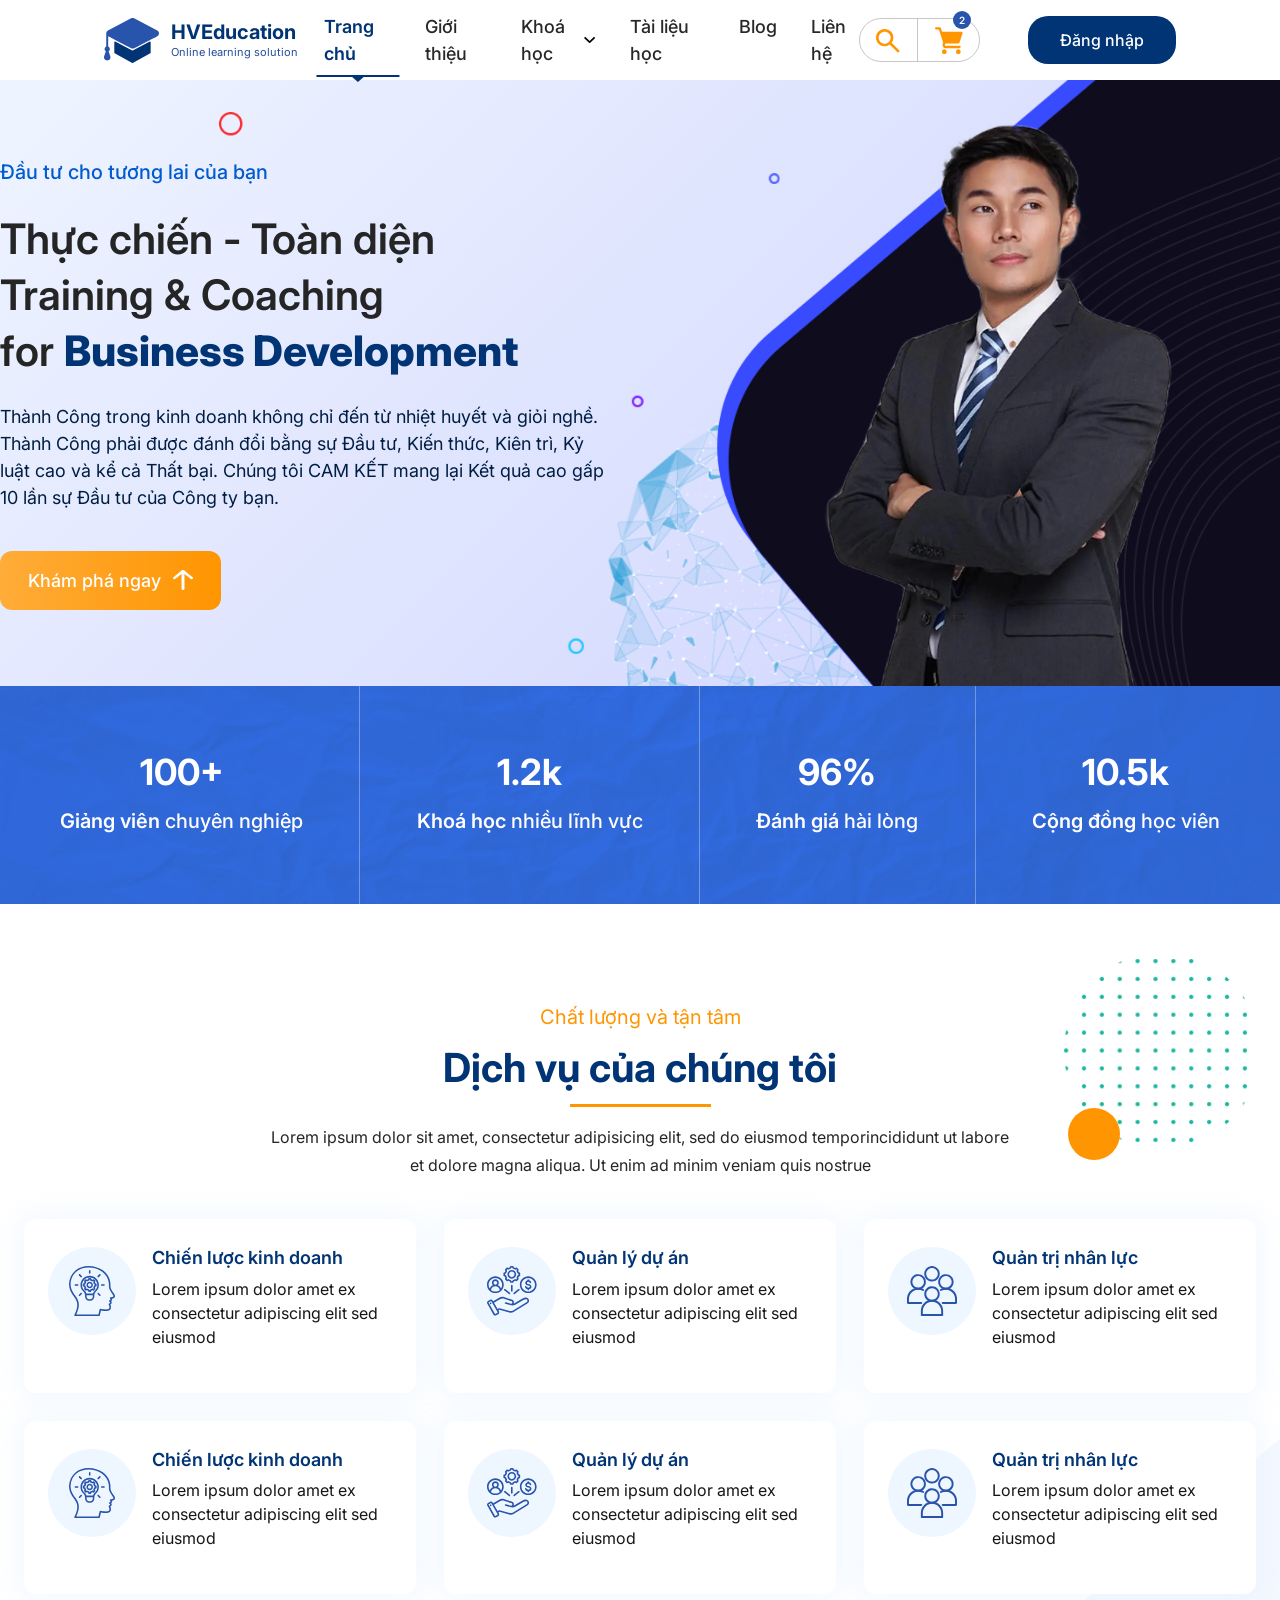
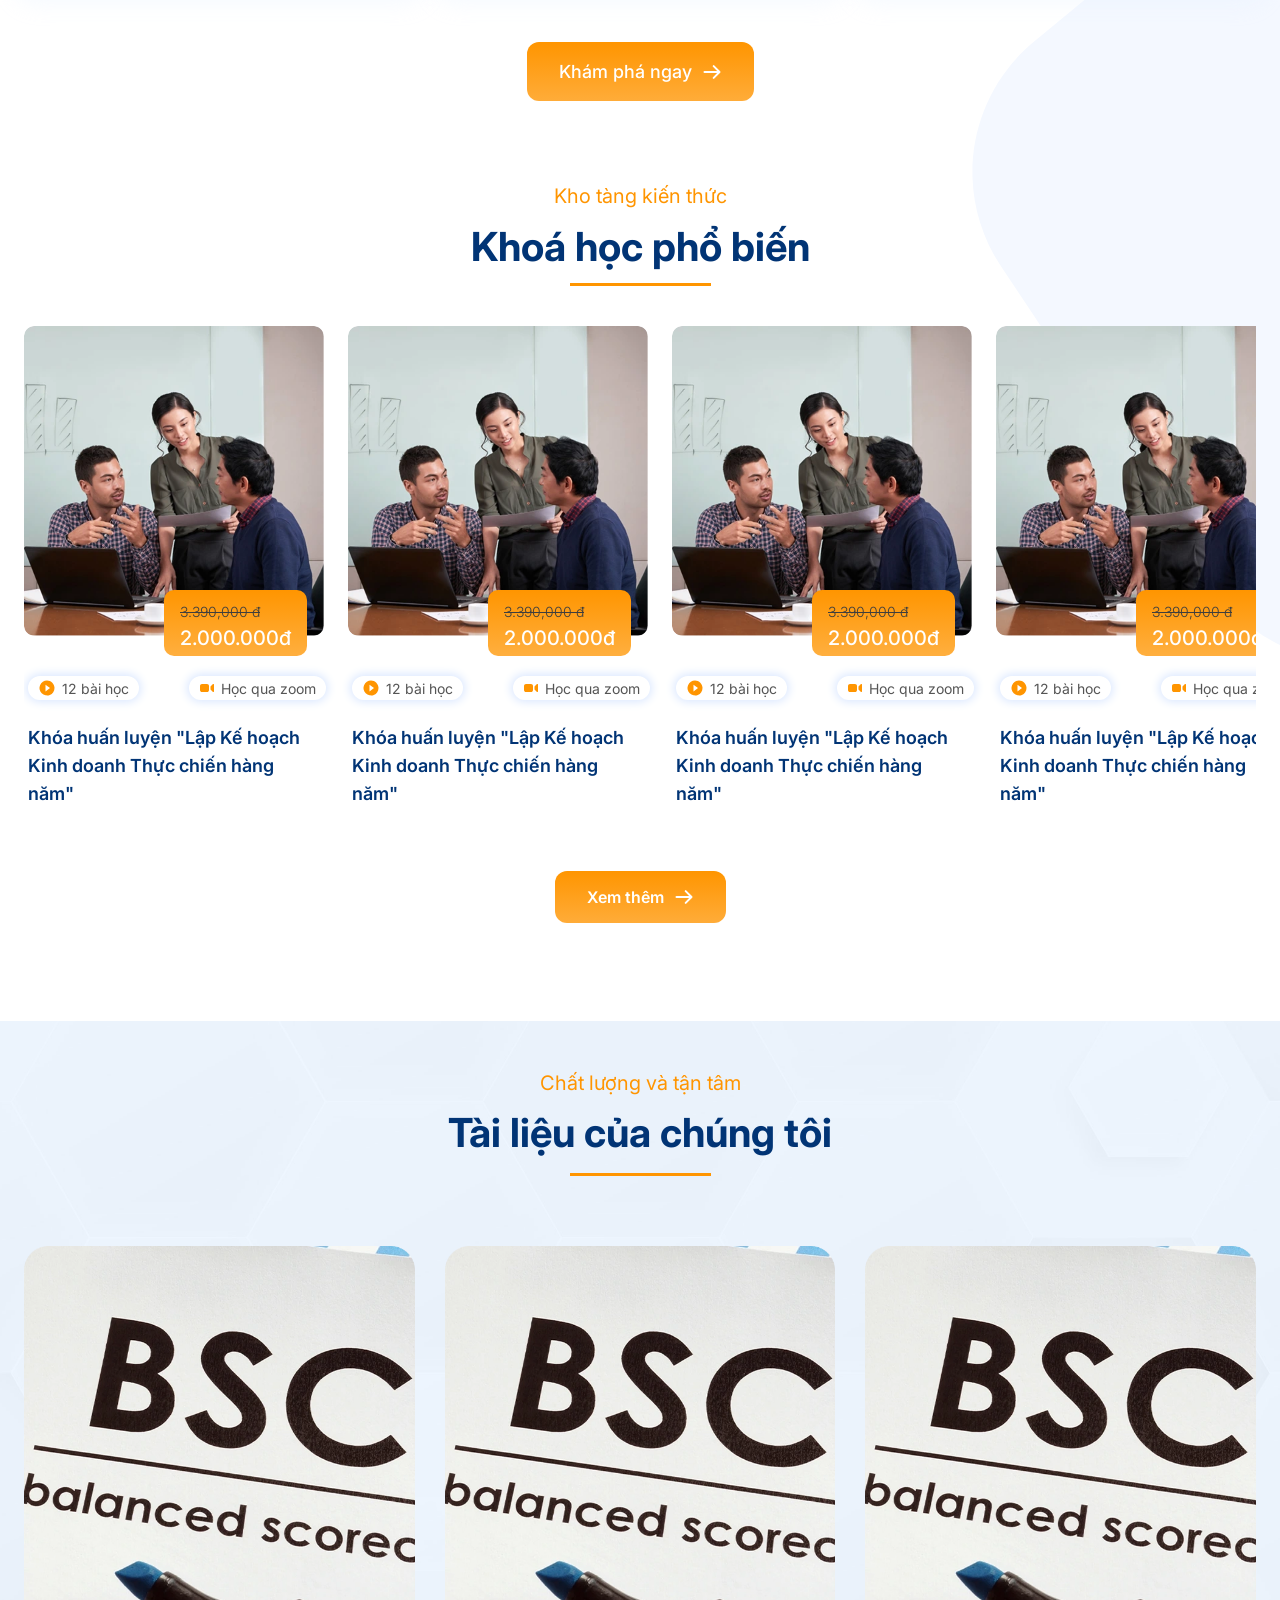
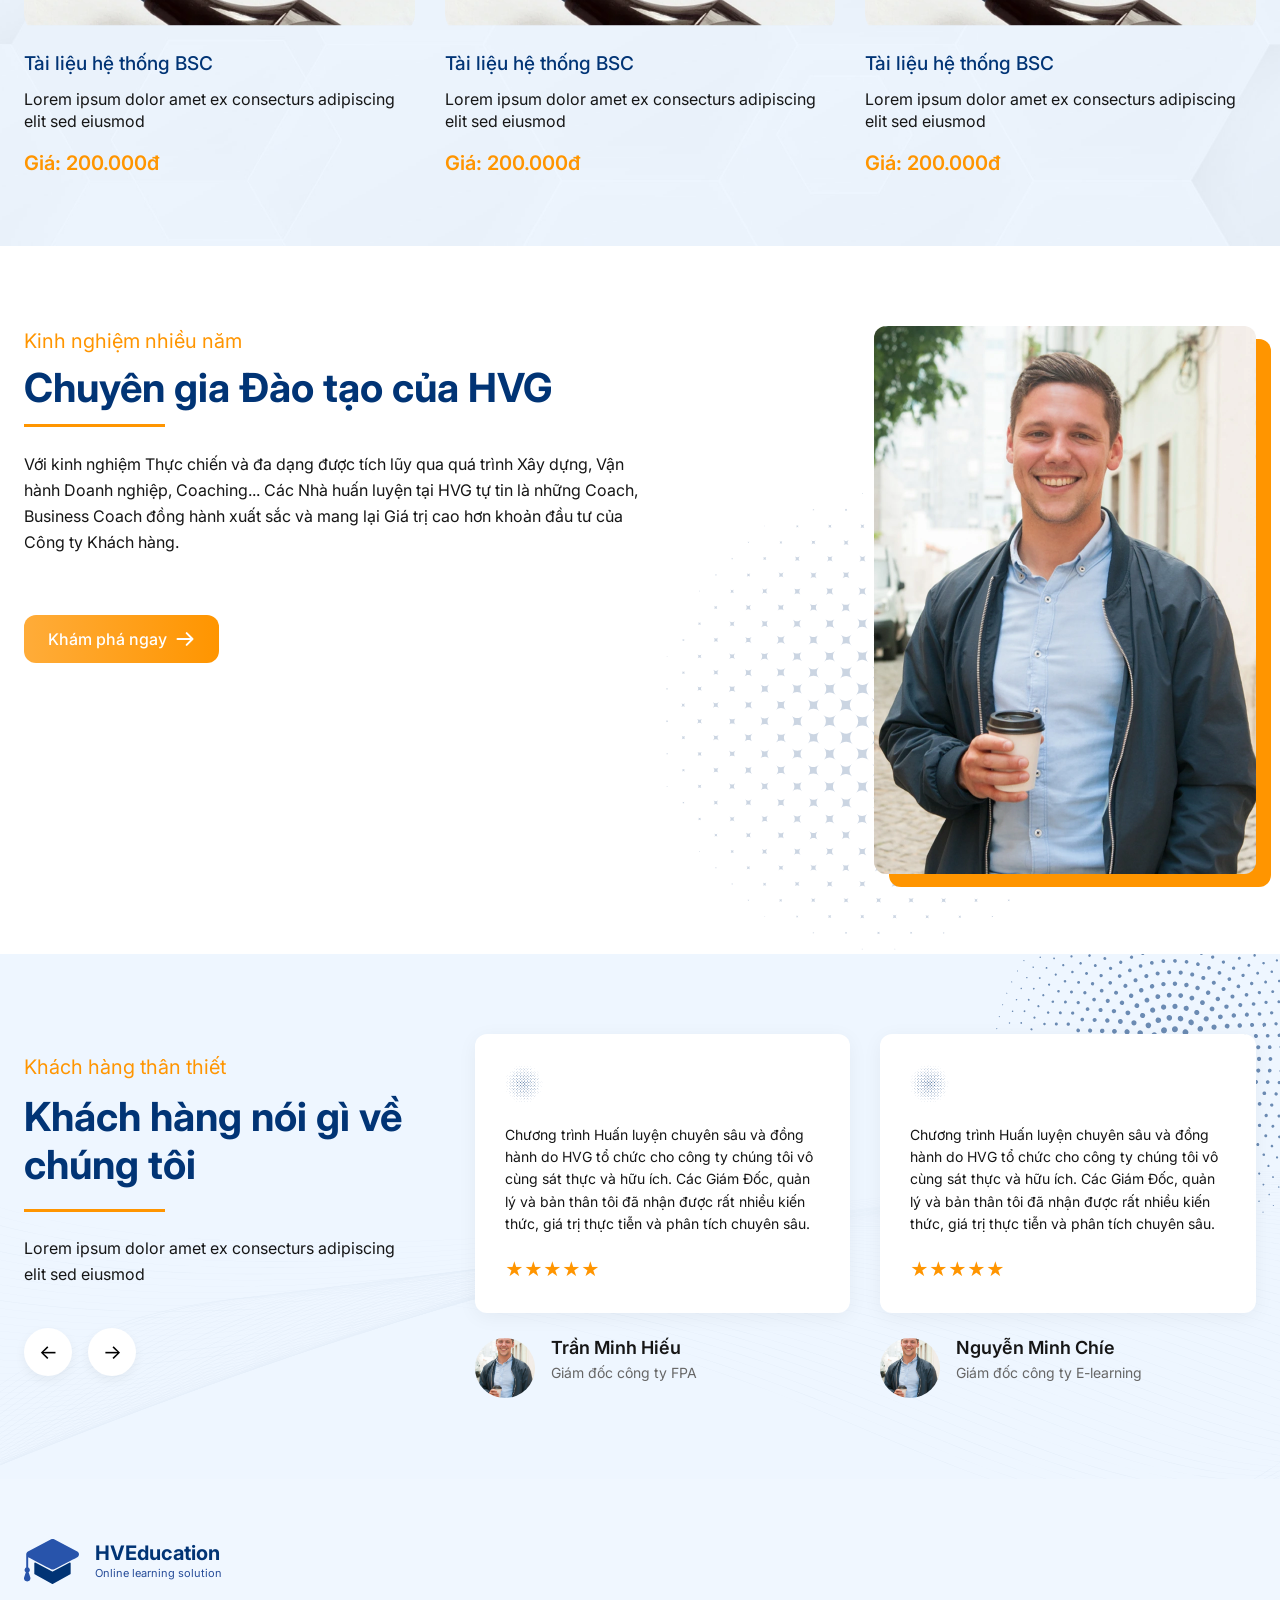
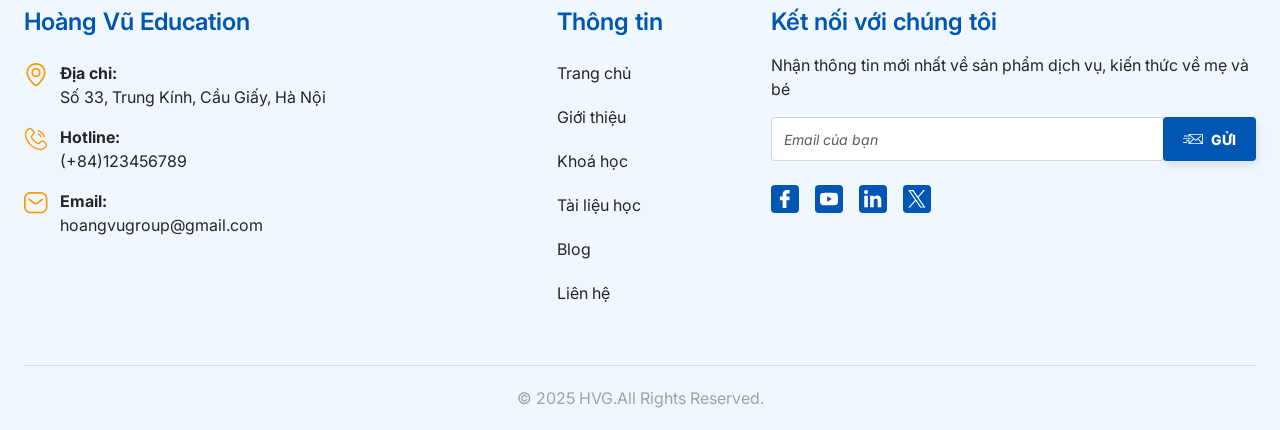
==== index.html @ df292ac7 "update decor for testimonials.css" ====
<!DOCTYPE html>
<html lang="vi">

<head>
    <meta charset="UTF-8">
    <meta name="viewport" content="width=device-width, initial-scale=1.0">
    <title>HVedu - Online learning solution</title>
    <meta name="description" content="HVedu - Nền tảng đào tạo Training & Coaching toàn diện cho doanh nghiệp">

    <!-- Bootstrap 5 CSS -->
    <link rel="stylesheet" href="https://cdn.jsdelivr.net/npm/bootstrap@5.3.3/dist/css/bootstrap.min.css">

    <!-- Custom styles (load sau Bootstrap để override) -->
    <link rel="stylesheet" href="styles/global.css">
    <link rel="stylesheet" href="styles/navbar.css">
    <link rel="stylesheet" href="styles/hero.css">
    <link rel="stylesheet" href="styles/stats.css">
    <link rel="stylesheet" href="styles/services.css">
    <link rel="stylesheet" href="styles/course.css">
    <link rel="stylesheet" href="styles/documents.css">
    <link rel="stylesheet" href="styles/expert.css">
    <link rel="stylesheet" href="styles/testimonials.css">
    <link rel="stylesheet" href="styles/footer.css">

    <!-- jQuery CDN (dùng để load component) -->
    <script src="https://code.jquery.com/jquery-3.7.1.min.js"></script>
</head>

<body>

    <!-- Navbar Placeholder -->
    <div id="navbar-placeholder"></div>

    <main>

        <!-- Hero Section -->
        <section class="hero">
            <img src="assets/mask-shape 1.svg" alt="" class="hero-bg-shape">
            <img src="assets/human.webp" alt="Chuyên gia HVEducation" class="hero-person">
            <img src="assets/dot-shape1.svg" alt="decor" class="hero-dot1">

            <div class="hero-content">
                <p class="hero-tagline">Đầu tư cho tương lai của bạn</p>
                <h1 class="hero-title">
                    Thực chiến - Toàn diện Training &amp; Coaching <br>
                    for <span>Business Development</span>
                </h1>
                <p class="hero-description">
                    Thành Công trong kinh doanh không chỉ đến từ nhiệt huyết và giỏi nghề.
                    Thành Công phải được đánh đổi bằng sự Đầu tư, Kiến thức, Kiên trì,
                    Kỷ luật cao và kể cả Thất bại. Chúng tôi CAM KẾT mang lại Kết quả
                    cao gấp 10 lần sự Đầu tư của Công ty bạn.
                </p>
                <a href="#" class="hero-btn">
                    Khám phá ngay
                    <img src="assets/arrow-right-white.svg" alt="">
                </a>
            </div>
        </section>

        <!-- Stats Section -->
        <section class="stats">
            <div class="stats-bg-overlay"></div>
            <div class="container-xxl px-4 position-relative" style="z-index: 1;">
                <div class="d-flex flex-wrap align-items-center justify-content-around row-gap-4">

                    <div class="stat-item text-center">
                        <p class="stat-number">100+</p>
                        <p class="stat-label"><strong>Giảng viên</strong> chuyên nghiệp</p>
                    </div>

                    <div class="stat-divider d-none d-lg-block"></div>

                    <div class="stat-item text-center">
                        <p class="stat-number">1.2k</p>
                        <p class="stat-label"><strong>Khoá học</strong> nhiều lĩnh vực</p>
                    </div>

                    <div class="stat-divider d-none d-lg-block"></div>

                    <div class="stat-item text-center">
                        <p class="stat-number">96%</p>
                        <p class="stat-label"><strong>Đánh giá</strong> hài lòng</p>
                    </div>

                    <div class="stat-divider d-none d-lg-block"></div>

                    <div class="stat-item text-center">
                        <p class="stat-number">10.5k</p>
                        <p class="stat-label"><strong>Cộng đồng</strong> học viên</p>
                    </div>

                </div>
            </div>
        </section>

        <!-- Service Section -->
        <section class="services_course">
            <div class="container-xxl px-4">

                <!-- Tiêu đề services section -->
                <div class="services-header">
                    <p class="services-tagline">Chất lượng và tận tâm</p>
                    <h2 class="services-title">Dịch vụ của chúng tôi</h2>
                    <p class="services-description">
                        Lorem ipsum dolor sit amet, consectetur adipisicing elit, sed do eiusmod temporincididunt ut
                        labore et dolore magna aliqua. Ut enim ad minim veniam quis nostrue
                    </p>
                </div>

                <img src="assets/checkeredshape.svg" alt="" class="checkeredshape">
                <img src="assets/Ellipse2.svg" alt="" class="ellipse2">
                <div class="ellipse4"></div>
                
                <!-- Lưới 6 dịch vụ -->
                <div class="services-grid">

                    <!-- Dịch vụ 1 -->
                    <div class="service-card">
                        <div class="service-icon-wrapper">
                            <img src="assets/head.svg" class="service-icon" alt="Head">
                        </div>
                        <div class="service-info">
                            <h3 class="service-name">Chiến lược kinh doanh</h3>
                            <p class="service-text">Lorem ipsum dolor amet ex consectetur adipiscing elit sed eiusmod
                            </p>
                        </div>
                    </div>

                    <!-- Dịch vụ 2 -->
                    <div class="service-card">
                        <div class="service-icon-wrapper">
                            <img src="assets/hand.svg" class="service-icon" alt="Hand">
                        </div>
                        <div class="service-info">
                            <h3 class="service-name">Quản lý dự án</h3>
                            <p class="service-text">Lorem ipsum dolor amet ex consectetur adipiscing elit sed eiusmod
                            </p>
                        </div>
                    </div>

                    <!-- Dịch vụ 3 -->
                    <div class="service-card">
                        <div class="service-icon-wrapper">
                            <img src="assets/group.svg" class="service-icon" alt="Group">
                        </div>
                        <div class="service-info">
                            <h3 class="service-name">Quản trị nhân lực</h3>
                            <p class="service-text">Lorem ipsum dolor amet ex consectetur adipiscing elit sed eiusmod
                            </p>
                        </div>
                    </div>

                    <!-- Dịch vụ 4 -->
                    <div class="service-card">
                        <div class="service-icon-wrapper">
                            <img src="assets/head.svg" class="service-icon" alt="Head">
                        </div>
                        <div class="service-info">
                            <h3 class="service-name">Chiến lược kinh doanh</h3>
                            <p class="service-text">Lorem ipsum dolor amet ex consectetur adipiscing elit sed eiusmod
                            </p>
                        </div>
                    </div>

                    <!-- Dịch vụ 5 -->
                    <div class="service-card">
                        <div class="service-icon-wrapper">
                            <img src="assets/hand.svg" class="service-icon" alt="Hand">
                        </div>
                        <div class="service-info">
                            <h3 class="service-name">Quản lý dự án</h3>
                            <p class="service-text">Lorem ipsum dolor amet ex consectetur adipiscing elit sed eiusmod
                            </p>
                        </div>
                    </div>

                    <!-- Dịch vụ 6 -->
                    <div class="service-card">
                        <div class="service-icon-wrapper">
                            <img src="assets/group.svg" class="service-icon" alt="Group">
                        </div>
                        <div class="service-info">
                            <h3 class="service-name">Quản trị nhân lực</h3>
                            <p class="service-text">Lorem ipsum dolor amet ex consectetur adipiscing elit sed eiusmod
                            </p>
                        </div>
                    </div>

                </div>

                <img src="assets/Rectangle3.svg" alt="" class="rectangle3">

                <!-- Nút CTA -->
                <div class="services-cta">
                    <a href="#" class="services-btn">
                        Khám phá ngay
                        <img src="assets/arrow-right.svg" alt="">
                    </a>
                </div>

                <!-- Tiêu đề course section -->
                <div class="course-header">
                    <p class="services-tagline">Kho tàng kiến thức</p>
                    <h2 class="services-title">Khoá học phổ biến</h2>
                </div>

                <!-- Slider khoá học -->
                <div class="course-slider">
                    <div class="course-list">

                    <!-- Khoá học 1 -->
                    <div class="course-card">
                        <div class="course-thumb">
                            <div class="course-thumb-img">
                                <img src="assets/19151.webp" alt="Khoá học 1">
                            </div>
                            <div class="course-price-badge">
                                <span class="course-price-old">3.390,000 đ</span>
                                <span class="course-price-new">2.000.000đ</span>
                            </div>
                        </div>
                        <div class="course-body">
                            <div class="course-meta">
                                <span class="course-meta-item">
                                    <img src="assets/play.svg" alt="play">
                                    12 bài học
                                </span>
                                <span class="course-meta-item">
                                    <img src="assets/camera.svg" alt="camera">
                                    Học qua zoom
                                </span>
                            </div>
                            <h3 class="course-name">Khóa huấn luyện "Lập Kế hoạch Kinh doanh Thực chiến hàng năm"</h3>
                        </div>
                    </div>

                    <!-- Khoá học 2 -->
                    <div class="course-card">
                        <div class="course-thumb">
                            <div class="course-thumb-img">
                                <img src="assets/19151.webp" alt="Khoá học 2">
                            </div>
                            <div class="course-price-badge">
                                <span class="course-price-old">3.390,000 đ</span>
                                <span class="course-price-new">2.000.000đ</span>
                            </div>
                        </div>
                        <div class="course-body">
                            <div class="course-meta">
                                <span class="course-meta-item">
                                    <img src="assets/play.svg" alt="play">
                                    12 bài học
                                </span>
                                <span class="course-meta-item">
                                    <img src="assets/camera.svg" alt="camera">
                                    Học qua zoom
                                </span>
                            </div>
                            <h3 class="course-name">Khóa huấn luyện "Lập Kế hoạch Kinh doanh Thực chiến hàng năm"</h3>
                        </div>
                    </div>

                    <!-- Khoá học 3 -->
                    <div class="course-card">
                        <div class="course-thumb">
                            <div class="course-thumb-img">
                                <img src="assets/19151.webp" alt="Khoá học 3">
                            </div>
                            <div class="course-price-badge">
                                <span class="course-price-old">3.390,000 đ</span>
                                <span class="course-price-new">2.000.000đ</span>
                            </div>
                        </div>
                        <div class="course-body">
                            <div class="course-meta">
                                <span class="course-meta-item">
                                    <img src="assets/play.svg" alt="play">
                                    12 bài học
                                </span>
                                <span class="course-meta-item">
                                    <img src="assets/camera.svg" alt="camera">
                                    Học qua zoom
                                </span>
                            </div>
                            <h3 class="course-name">Khóa huấn luyện "Lập Kế hoạch Kinh doanh Thực chiến hàng năm"</h3>
                        </div>
                    </div>

                    <!-- Khoá học 4 -->
                    <div class="course-card">
                        <div class="course-thumb">
                            <div class="course-thumb-img">
                                <img src="assets/19151.webp" alt="Khoá học 4">
                            </div>
                            <div class="course-price-badge">
                                <span class="course-price-old">3.390,000 đ</span>
                                <span class="course-price-new">2.000.000đ</span>
                            </div>
                        </div>
                        <div class="course-body">
                            <div class="course-meta">
                                <span class="course-meta-item">
                                    <img src="assets/play.svg" alt="play">
                                    12 bài học
                                </span>
                                <span class="course-meta-item">
                                    <img src="assets/camera.svg" alt="camera">
                                    Học qua zoom
                                </span>
                            </div>
                            <h3 class="course-name">Khóa huấn luyện "Lập Kế hoạch Kinh doanh Thực chiến hàng năm"</h3>
                        </div>
                    </div>

                    <!-- Khoá học 4 -->
                    <div class="course-card">
                        <div class="course-thumb">
                            <div class="course-thumb-img">
                                <img src="assets/19151.webp" alt="Khoá học 4">
                            </div>
                            <div class="course-price-badge">
                                <span class="course-price-old">3.390,000 đ</span>
                                <span class="course-price-new">2.000.000đ</span>
                            </div>
                        </div>
                        <div class="course-body">
                            <div class="course-meta">
                                <span class="course-meta-item">
                                    <img src="assets/play.svg" alt="play">
                                    12 bài học
                                </span>
                                <span class="course-meta-item">
                                    <img src="assets/camera.svg" alt="camera">
                                    Học qua zoom
                                </span>
                            </div>
                            <h3 class="course-name">Khóa huấn luyện "Lập Kế hoạch Kinh doanh Thực chiến hàng năm"</h3>
                        </div>
                    </div>

                    <!-- Khoá học 4 -->
                    <div class="course-card">
                        <div class="course-thumb">
                            <div class="course-thumb-img">
                                <img src="assets/19151.webp" alt="Khoá học 4">
                            </div>
                            <div class="course-price-badge">
                                <span class="course-price-old">3.390,000 đ</span>
                                <span class="course-price-new">2.000.000đ</span>
                            </div>
                        </div>
                        <div class="course-body">
                            <div class="course-meta">
                                <span class="course-meta-item">
                                    <img src="assets/play.svg" alt="play">
                                    12 bài học
                                </span>
                                <span class="course-meta-item">
                                    <img src="assets/camera.svg" alt="camera">
                                    Học qua zoom
                                </span>
                            </div>
                            <h3 class="course-name">Khóa huấn luyện "Lập Kế hoạch Kinh doanh Thực chiến hàng năm"</h3>
                        </div>
                    </div>

                    </div>
                </div>

                <!-- Nút CTA khoá học -->
                <div class="course-cta">
                    <a href="#" class="course-btn">
                        Xem thêm
                        <img src="assets/arrow-right.svg" alt="">
                    </a>
                </div>

            </div>
        </section>

        <!-- Documents Section -->
        <section class="documents">
            <img src="assets/document-bg.png" alt="" class="documents-bg-shape">
            <div class="container-xxl px-4">
                
                <div class="documents-header">
                    <p class="documents-tagline">Chất lượng và tận tâm</p>
                    <h2 class="documents-title">Tài liệu của chúng tôi</h2>
                </div>

                <div class="documents-grid">
                    <!-- Document 1 -->
                    <div class="document-card">
                        <div class="document-thumb">
                            <img src="assets/document-thumb.webp" alt="Tài liệu hệ thống BSC">
                        </div>
                        <h3 class="document-name">Tài liệu hệ thống BSC</h3>
                        <p class="document-text">Lorem ipsum dolor amet ex consecturs adipiscing elit sed eiusmod</p>
                        <p class="document-price">Giá: 200.000đ</p>
                    </div>

                    <!-- Document 2 -->
                    <div class="document-card">
                        <div class="document-thumb">
                            <img src="assets/document-thumb.webp" alt="Tài liệu hệ thống BSC">
                        </div>
                        <h3 class="document-name">Tài liệu hệ thống BSC</h3>
                        <p class="document-text">Lorem ipsum dolor amet ex consecturs adipiscing elit sed eiusmod</p>
                        <p class="document-price">Giá: 200.000đ</p>
                    </div>

                    <!-- Document 3 -->
                    <div class="document-card">
                        <div class="document-thumb">
                            <img src="assets/document-thumb.webp" alt="Tài liệu hệ thống BSC">
                        </div>
                        <h3 class="document-name">Tài liệu hệ thống BSC</h3>
                        <p class="document-text">Lorem ipsum dolor amet ex consecturs adipiscing elit sed eiusmod</p>
                        <p class="document-price">Giá: 200.000đ</p>
                    </div>
                </div>

            </div>
        </section>

        <!-- Expert Section -->
        <section class="expert">
            <!-- Phần trang trí background pattern -->
            <img src="assets/decor.svg" alt="" class="expert-decor">

            <div class="container-xxl px-4">
                <div class="expert-container">
                    <!-- Text Content -->
                    <div class="expert-content">
                        <p class="expert-tagline">Kinh nghiệm nhiều năm</p>
                        <h2 class="expert-title">Chuyên gia Đào tạo của HVG</h2>
                        <p class="expert-desc">
                            Với kinh nghiệm Thực chiến và đa dạng được tích lũy qua quá trình Xây dựng,
                            Vận hành Doanh nghiệp, Coaching... Các Nhà huấn luyện tại HVG tự tin là 
                            những Coach, Business Coach đồng hành xuất sắc và mang lại Giá trị cao hơn
                            khoản đầu tư của Công ty Khách hàng.
                        </p>
                        <a href="#" class="expert-btn">
                            Khám phá ngay
                            <img src="assets/arrow-right.svg" alt="arrow">
                        </a>
                    </div>
                    
                    <!-- Image Content -->
                    <div class="expert-image-section">
                        <div class="expert-image-wrapper">
                            <img src="assets/person2.webp" alt="Chuyên gia HVG" class="expert-image">
                        </div>
                    </div>
                </div>
            </div>
        </section>

        <!-- Testimonials Section -->
        <section class="testimonials">
            <!-- Decoration -->
            <img src="assets/Groupline.svg" alt="" class="testimonials-decor">
            <img src="assets/Groupdot.svg" alt="" class="testimonials-decor2">

            <div class="container-xxl px-4">
                <div class="testimonials-container">
                    
                    <!-- Left Content -->
                    <div class="testimonials-content">
                        <p class="testimonials-tagline">Khách hàng thân thiết</p>
                        <h2 class="testimonials-title">Khách hàng nói gì về chúng tôi</h2>
                        <p class="testimonials-desc">
                            Lorem ipsum dolor amet ex consecturs adipiscing elit sed eiusmod
                        </p>
                        
                        <!-- Navigation Arrows -->
                        <div class="testimonials-nav">
                            <button class="testimonials-nav-btn" aria-label="Previous">
                                <!-- Dùng text tạm thời nếu chưa có icon mũi tên svg -->
                                <span style="font-size: 20px;">&larr;</span>
                            </button>
                            <button class="testimonials-nav-btn" aria-label="Next">
                                <span style="font-size: 20px;">&rarr;</span>
                            </button>
                        </div>
                    </div>

                    <!-- Right Cards -->
                    <div class="testimonials-cards">
                        
                        <!-- Testimonial Item 1 -->
                        <div class="testimonial-item">
                            <div class="testimonial-card">
                                <img src="assets/decor.svg" alt="Logo Book Education" class="testimonial-logo">
                                <p class="testimonial-text">
                                    Chương trình Huấn luyện chuyên sâu và đồng hành do HVG tổ chức cho công ty chúng tôi vô cùng sát thực và hữu ích. Các Giám Đốc, quản lý và bản thân tôi đã nhận được rất nhiều kiến thức, giá trị thực tiễn và phân tích chuyên sâu.
                                </p>
                                <div class="testimonial-stars">
                                    <!-- Fallback text stars -->
                                    ★★★★★
                                </div>
                            </div>
                            <div class="testimonial-user">
                                <img src="assets/person2.webp" alt="Avatar" class="testimonial-avatar">
                                <div class="testimonial-user-info">
                                    <h4 class="testimonial-name">Trần Minh Hiếu</h4>
                                    <p class="testimonial-role">Giám đốc công ty FPA</p>
                                </div>
                            </div>
                        </div>

                        <!-- Testimonial Item 2 -->
                        <div class="testimonial-item">
                            <div class="testimonial-card">
                                <img src="assets/decor.svg" alt="Logo E-Learning" class="testimonial-logo">
                                <p class="testimonial-text">
                                    Chương trình Huấn luyện chuyên sâu và đồng hành do HVG tổ chức cho công ty chúng tôi vô cùng sát thực và hữu ích. Các Giám Đốc, quản lý và bản thân tôi đã nhận được rất nhiều kiến thức, giá trị thực tiễn và phân tích chuyên sâu.
                                </p>
                                <div class="testimonial-stars">
                                    <!-- Fallback text stars -->
                                    ★★★★★
                                </div>
                            </div>
                            <div class="testimonial-user">
                                <img src="assets/person2.webp" alt="Avatar" class="testimonial-avatar">
                                <div class="testimonial-user-info">
                                    <h4 class="testimonial-name">Nguyễn Minh Chíe</h4>
                                    <p class="testimonial-role">Giám đốc công ty E-learning</p>
                                </div>
                            </div>
                        </div>

                    </div>

                </div>
            </div>
        </section>

    </main>

    <!-- Footer Placeholder -->
    <div id="footer-placeholder"></div>

    <!-- Bootstrap 5 JS Bundle (bao gồm Popper — cần cho navbar toggler) -->
    <script src="https://cdn.jsdelivr.net/npm/bootstrap@5.3.3/dist/js/bootstrap.bundle.min.js"></script>

    <!-- Navbar active state & animation script -->
    <script src="scripts/navbar.js"></script>

    <!-- Course slider — cuộn ngang + kéo chuột -->
    <script src="scripts/course-slider.js"></script>

    <!-- jQuery load components -->
    <script>
        $(function () {
            // Sau khi navbar load xong, gọi initNavbar() để set active state
            $("#navbar-placeholder").load("compoments/navbar.html nav", function () {
                initNavbar();
            });
            $("#footer-placeholder").load("compoments/footer.html");
        });
    </script>

</body>

</html>
---- styles/global.css ----
@import url('https://fonts.googleapis.com/css2?family=Inter:wght@400;500;600;700;800&display=swap');

:root {
    /* Colors */
    --primary-color: #013475;
    --secondary-color: #264c99;
    --text-color: #282828;
    --white: #ffffff;
    --bg-color: #ffffff;
    --badge-bg: #2854AB;

    /* Spacing */
    --container-max-width: 1440px;
    --nav-height: 80px;

    /* Typography */
    --font-family: 'Inter', sans-serif;
}

/* Override Bootstrap body defaults */
body {
    font-family: var(--font-family);
    color: var(--text-color);
    background-color: var(--bg-color);
}
---- styles/navbar.css ----
/* =============================================
   Navbar — Override Bootstrap, giữ brand styles
   ============================================= */

.navbar {
    padding: 0 80px;
    height: var(--nav-height);
    background-color: var(--white) !important;
    box-shadow: 0 2px 4px rgba(0, 0, 0, 0.05);
}

.nav-item {
    padding-left: 10px;
}

/* Logo */
.navbar-brand.nav-logo {
    display: flex;
    align-items: center;
    gap: 12px;
    text-decoration: none;
}

.logo-icon {
    width: 55px;
    height: 45px;
}

.logo-text {
    display: flex;
    flex-direction: column;
}

.logo-title {
    color: var(--primary-color);
    font-size: 20px;
    font-weight: 700;
    line-height: 1.2;
}

.logo-subtitle {
    color: var(--secondary-color);
    font-size: 11px;
    font-weight: 400;
}

/* Nav links */
.navbar-nav .nav-link {
    font-size: 18px;
    font-weight: 500;
    color: var(--text-color) !important;
    padding: 0 !important;
    transition: color 0.3s ease;
    position: relative;
}

.navbar-nav .nav-link:hover,
.navbar-nav .nav-link:focus {
    color: var(--primary-color) !important;
}

.navbar-nav .nav-link.active {
    color: var(--primary-color) !important;
    font-weight: 600;
}

/* Active underline indicator — chỉ hiện trên desktop */
.navbar-nav .nav-link.active::after {
    content: '';
    position: absolute;
    bottom: -10px;
    left: 50%;
    transform: translateX(-50%);

    width: 100%;
    min-width: 80px;
    height: 2px;

    background-color: var(--primary-color);

    /* Animation slide-in khi xuất hiện */
    animation: nav-indicator-in 0.35s cubic-bezier(0.34, 1.56, 0.64, 1) forwards;
}

/* Polygon1.svg — tam giác trỏ xuống, đặt giữa phía trên đường line */
.navbar-nav .nav-link.active::before {
    content: '';
    position: absolute;
    /* Đáy tam giác chạm vào top của line.
       Line bottom: -10px, line height: 2px → line top: -8px từ nav-link bottom.
       Polygon cao 6px → bottom của polygon đặt tại -4px để căn trực quan */
    bottom: -15px;
    left: 50%;
    transform: translateX(-50%);

    width: 14px;  /* Khớp viewBox của Polygon1.svg */
    height: 6px;

    background-image: url('../assets/Polygon1.svg');
    background-repeat: no-repeat;
    background-size: contain;
    background-position: center;

    /* Drop-in nhẹ, delay 0.1s để xuất hiện sau đường line */
    animation: nav-polygon-in 0.2s cubic-bezier(0.34, 1.56, 0.64, 1) 0.1s both;
    z-index: 1;
}

@keyframes nav-indicator-in {
    from {
        width: 0;
        opacity: 0;
    }
    to {
        width: calc(100% + 16px);
        opacity: 1;
    }
}

@keyframes nav-polygon-in {
    from {
        opacity: 0;
        transform: translateX(-50%) translateY(-4px);
    }
    to {
        opacity: 1;
        transform: translateX(-50%) translateY(0);
    }
}

.arrow-icon {
    width: 12px;
    height: 12px;
}

/* Right side actions */
.nav-actions {
    flex-shrink: 0;
}

.icons-group {
    display: inline-flex;
    align-items: center;
    gap: 17px;
    border: 1px solid #C7C7C7;
    border-radius: 30px;
    padding: 8px 16px;
    height: 44px;
}

.divider {
    width: 1px;
    height: 42px;
    background-color: #C7C7C7;
}

.icon-wrapper {
    position: relative;
    cursor: pointer;
}

.cart-badge {
    position: absolute;
    top: -15px;
    right: -8px;
    background-color: var(--badge-bg);
    color: white;
    font-size: 10px;
    font-weight: 600;
    width: 18px;
    height: 18px;
    display: flex;
    align-items: center;
    justify-content: center;
    border-radius: 50%;
}

.btn-login {
    background-color: var(--primary-color);
    color: white;
    padding: 12px 32px;
    border-radius: 20px;
    font-size: 16px;
    font-weight: 500;
    border: none;
    cursor: pointer;
    transition: background-color 0.3s ease;
    white-space: nowrap;
}

.btn-login:hover {
    background-color: #012a5e;
}

/* Responsive — mobile/tablet */
@media (max-width: 991.98px) {
    .navbar {
        padding: 0 24px;
        height: auto;
        min-height: 64px;
    }

    /* Ẩn active indicator khi menu đang dạng collapse */
    .navbar-nav .nav-link.active::after,
    .navbar-nav .nav-link.active::before {
        display: none;
    }

    /* Thêm padding cho nav links trong menu collapse */
    .navbar-nav .nav-link {
        padding: 10px 0 !important;
        border-bottom: 1px solid rgba(0, 0, 0, 0.05);
    }

    .nav-actions {
        padding: 12px 0;
    }
}
---- styles/hero.css ----
.hero {
    position: relative;
    width: 100%;
    height: 606px;
    background: linear-gradient(135deg, #eef4ff 0%, #ced2fe 100%);
    overflow: hidden;
    display: flex;
    align-items: center;
}

.hero-bg-shape {
    position: absolute;
    right: 0px;
    top: 0;
    height: 100%;
    width: auto;
    z-index: 1;
    pointer-events: none;
}

.hero-person {
    position: absolute;
    right: 50px;
    bottom: 0;
    height: 100%; /* Scale up slightly as in Figma */
    z-index: 2;
    pointer-events: none;
}

.hero-dot1 {
    position: absolute;
    z-index: 2;
    right: 500px;
}

.hero-content {
    max-width: 1280px;
    margin: 0 auto;
    width: 100%;
    position: relative;
    z-index: 3;
}

.hero-tagline {
    font-size: 20px;
    font-weight: 500;
    color: #005bd0;
    margin-bottom: 24px;
}

.hero-title {
    font-size: 42px;
    font-weight: 600;
    line-height: 56px;
    color: #252525;
    width: 562px;
    margin-bottom: 24px;
}

.hero-title span {
    font-weight: 800;
    color: #013475;
}

.hero-description {
    font-size: 18px;
    line-height: 27px;
    color: #001e44;
    width: 616px;
    margin-bottom: 40px;
}

.hero-btn {
    display: inline-flex;
    align-items: center;
    gap: 12px;
    padding: 16px 28px;
    background: linear-gradient(-90deg, #ff9500 0%, #ffac39 100%);
    color: white;
    text-decoration: none;
    font-size: 18px;
    font-weight: 500;
    border-radius: 12px;
    transition: transform 0.3s ease, box-shadow 0.3s ease;
}

.hero-btn:hover {
    transform: translateY(-2px);
    box-shadow: 0 4px 12px rgba(255, 149, 0, 0.3);
}

.hero-btn img {
    width: 20px;
    height: 20px;
}

/* Responsive adjustments */
@media (max-width: 1200px) {
    .hero-person {
        right: 0;
        height: 100%;
    }
}

@media (max-width: 991px) {
    .hero {
        height: auto;
        padding: 80px 0;
    }
    .hero-content {
        text-align: center;
        display: flex;
        flex-direction: column;
        align-items: center;
    }
    .hero-title, .hero-description {
        width: 100%;
    }
    .hero-person, .hero-bg-shape {
        display: none;
    }
}
---- styles/stats.css ----
/* =============================================
   Stats Section — Brand styles, Bootstrap lo layout
   ============================================= */

.stats {
    position: relative;
    background-color: #316ce2;
    overflow: hidden;
}

/* Overlay hình ảnh nền với hiệu ứng blend */
.stats-bg-overlay {
    position: absolute;
    inset: 0;
    background-image: url('../assets/stats-bg.png');
    background-size: cover;
    background-position: center;
    mix-blend-mode: multiply;
    opacity: 0.4;
    pointer-events: none;
    z-index: 0;
}

/* Mỗi cột số liệu thống kê */
.stat-item {
    color: white;
    padding: 33px 16px;
}

.stat-number {
    font-size: 36px;
    font-weight: 700;
    line-height: 1;
    color: white;
    /* margin-bottom: 16px; */
}

.stat-label {
    font-size: 20px;
    font-weight: 500;
    color: white;
    margin: 0;
    white-space: nowrap;
}

.stat-label strong {
    font-weight: 600;
}

/* Đường kẻ dọc ngăn cách — gradient mờ dần ở hai đầu */
.stat-divider {
    width: 1px;
    height: 218px;
    background: #F4F4F459;
}

/* Responsive */
@media (max-width: 575.98px) {
    .stat-number {
        font-size: 28px;
    }

    .stat-label {
        font-size: 16px;
    }
}
---- styles/services.css ----
/* =============================================
   Services Section — Dịch vụ của chúng tôi
   ============================================= */

.services_course {
    position: relative;
    padding: 98px 0;
    background-color: var(--white);
    overflow: hidden;
}

/* --- Header khu vực tiêu đề --- */
.services-header {
    text-align: center;
    margin-bottom: 40px;
}

.services-tagline {
    font-size: 20px;
    font-weight: 400;
    font-family: 'Inter';
    color: #ff9500;
    margin-bottom: 16px;
}

.services-title {
    font-size: 40px;
    font-weight: 700;
    color: #013475;
    margin-bottom: 16px;
    font-family: 'Inter';
    line-height: 40px;
}

/* Gạch ngang trang trí dưới tiêu đề */
.services-title::after {
    content: '';
    display: block;
    width: 141px;
    height: 3px;
    background-color: #FF9500;
    margin: 16px auto 0;
}

.services-description {
    font-size: 16px;
    line-height: 28px;
    color: #262626;
    max-width: 750px;
    margin: 0 auto;
}

/* --- Lưới các thẻ dịch vụ --- */
.services-grid {
    position: relative;
    display: grid;
    grid-template-columns: repeat(3, 1fr);
    gap: 28px;
    z-index: 2;
}

/* Mỗi thẻ dịch vụ */
.service-card {
    position: relative;
    display: flex;
    align-items: flex-start;
    gap: 16px;
    padding: 28px 24px;
    border-radius: 12px;
    background-color: var(--white);
    box-shadow: 0 0 24px 8px rgba(229, 241, 255, 0.42);
    transition: box-shadow 0.3s ease, transform 0.3s ease;
    z-index: 1;
}

.service-card:hover {
    box-shadow: 0 8px 24px rgba(0, 0, 0, 0.08);
    transform: translateY(-2px);
}

/* Placeholder cho icon — người dùng sẽ tự thêm icon sau */
.service-icon-wrapper {
    width: 88px;
    height: 88px;
    display: flex;
    align-items: center;
    justify-content: center;
    background-color: #EEF6FF;
    border-radius: 50%;
}

.service-icon {
    width: 50px;
    height: 50px;
    object-fit: contain;
}

/* Nội dung text trong thẻ */
.service-info {
    flex: 1;
}

.service-name {
    font-size: 18px;
    font-weight: 600;
    color: #013475;
    margin-bottom: 8px;
    font-family: 'Inter';
}

.service-text {
    font-size: 16px;
    line-height: 24px;
    color: #161616;
    font-family: 'Inter';
}

/* --- Nút CTA --- */
.services-cta {
    text-align: center;
    margin-top: 48px;
}

.services-btn {
    display: inline-flex;
    align-items: center;
    gap: 10px;
    padding: 16px 32px;
    background: linear-gradient(#FF9500, #FFAC39);
    color: white;
    text-decoration: none;
    font-size: 18px;
    font-weight: 500;
    border-radius: 12px;
    border: none;
    cursor: pointer;
    transition: transform 0.3s ease, box-shadow 0.3s ease;
}

.services-btn:hover {
    transform: translateY(-2px);
    box-shadow: 0 4px 12px rgba(255, 149, 0, 0.3);
    color: white;
}

.services-btn img {
    width: 20px;
    height: 20px;
}

.course-header{
    text-align: center;
    margin-top: 80px;
    margin-bottom: 40px;
}

.rectangle3 {
    position: absolute;
    top: 500px;
    left: 850px;
    width: 50%;
    height: 50%;
    z-index: 0;
}

.checkeredshape {
    position: absolute;
    top: 55px;
    right: 33px;
    width: 183px;
    height: 183px;
    z-index: 0;
}

.ellipse2 {
    position: absolute;
    top: 204px;
    right: 160px;
    width: 52px;
    height: 52px;
    z-index: 1;
}

.ellipse4 {
    border-radius: 50%;
    border: 1px solid #DBDBDB;
    position: absolute;
    top: 0px;
    left: 1420px;
    width: 348px;
    height: 348px;
    z-index: 2;
}
/* === Responsive === */

/* Tablet — 2 cột */
@media (max-width: 991px) {
    .services {
        padding: 60px 0;
    }

    .services-title {
        font-size: 34px;
    }

    .services-grid {
        grid-template-columns: repeat(2, 1fr);
    }
}

/* Mobile — 1 cột */
@media (max-width: 575.98px) {
    .services {
        padding: 40px 0;
    }

    .services-title {
        font-size: 28px;
    }

    .services-tagline {
        font-size: 16px;
    }

    .services-grid {
        grid-template-columns: 1fr;
    }

    .service-card {
        padding: 20px 16px;
    }
}
---- styles/course.css ----
/* =============================================
   Course Section — Khoá học phổ biến
   ============================================= */

/* --- Container cuộn ngang cho danh sách thẻ khoá học --- */
.course-list {
    display: flex;
    gap: 24px;
    overflow-x: auto;
    scroll-snap-type: x mandatory;
    padding-bottom: 8px;

    /* Ẩn scrollbar nhưng vẫn cho cuộn */
    scrollbar-width: none;            /* Firefox */
    -ms-overflow-style: none;         /* IE / Edge */
}

.course-list::-webkit-scrollbar {
    display: none;                    /* Chrome / Safari */
}

/* --- Thẻ khoá học --- */
.course-card {
    flex: 0 0 calc(25% - 18px);     
    min-width: 300px;
    height: 489px;
    scroll-snap-align: start;
    border-radius: 10px;
}

/* --- Khu vực ảnh thumbnail --- */
.course-thumb {
    position: relative;
    width: 100%;
}

/* Wrapper chỉ bọc ảnh — giữ overflow hidden để zoom không tràn */
.course-thumb-img {
    width: 100%;
    border-radius: 10px;
    overflow: hidden;
}

.course-thumb-img img {
    width: 100%;
    height: 100%;
    object-fit: cover;
    display: block;
    transition: transform 0.35s ease;
}

.course-thumb-img img:hover {
    transform: scale(1.1);
}

/* --- Badge giá nằm đè lên ảnh --- */
.course-price-badge {
    position: absolute;
    bottom: -20px;
    left: 140px;
    background: linear-gradient(#FF9500, #FFAF3F);
    color: var(--white);
    padding: 8px 16px;
    border-radius: 10px;
    display: flex;
    flex-direction: column;
    align-items: flex-start;
    gap: 2px;
    z-index: 2;
}

.course-price-old {
    font-size: 14px;
    font-weight: 300;
    color: #3E3E3E;
    text-decoration: line-through;
    line-height: 28px;
}

.course-price-new {
    font-size: 20px;
    font-weight: 500;
    color: var(--white);
    line-height: 20px;
}

/* --- Nội dung bên dưới ảnh --- */
.course-body {
    padding: 16px 4px 8px;
}

/* Hàng meta: số bài học, hình thức học */
.course-meta {
    position: relative;
    z-index: 2;
    display: flex;
    align-items: center;
    gap: 50px;
    margin-top: 24px;
    margin-bottom: 24px;
}

.course-meta-item {
    padding: 2px 9.748px 1px 10.252px;
    display: flex;
    align-items: center;
    font-size: 14px;
    color: #555;
    white-space: nowrap;
    border-radius: 16px;
    box-shadow: 0 0 10px 2px #DAE7FF;
    gap: 6px;
    position: relative;
    z-index: 2;
}

/* Tên khoá học */
.course-name {
    font-size: 18px;
    font-weight: 600;
    color: #013475;
    line-height: 28px;
}

/* --- Nút CTA "Xem thêm" với viền outline --- */
.course-cta {
    text-align: center;
    margin-top: 48px;
}

.course-btn {
    display: inline-flex;
    align-items: center;
    gap: 10px;
    padding: 14px 32px;
    color: white;
    text-decoration: none;
    font-size: 16px;
    font-weight: 600;
    border-radius: 12px;
    background: linear-gradient(#FF9500, #FFAC39);
}

.course-btn:hover {
    color: var(--white);
    transform: translateY(-2px);
}

/* --- Slider wrapper — chỉ giữ position relative cho layout --- */
.course-slider {
    position: relative;
}

/* Con trỏ grab khi kéo chuột cuộn danh sách */
.course-list {
    cursor: grab;
}

.course-list.is-dragging {
    cursor: grabbing;
    scroll-snap-type: none;      /* Tắt snap khi đang kéo để mượt hơn */
}

/* Không cho hover effect khi đang kéo — tránh rung */
.course-list.is-dragging .course-card {
    pointer-events: none;
}

/* === Responsive === */

/* Tablet — 2.5 thẻ visible, gợi ý cuộn */
@media (max-width: 991px) {
    .course-card {
        flex: 0 0 calc(50% - 12px);
        min-width: 260px;
    }
}

/* Mobile — 1 thẻ + peek */
@media (max-width: 575.98px) {
    .course-card {
        flex: 0 0 85%;
        min-width: 240px;
    }

    .course-price-new {
        font-size: 16px;
    }

    .course-name {
        font-size: 15px;
    }
}
---- styles/documents.css ----
/* Documents Section */
.documents {
    background-color: #eef6ff;
    position: relative;
    padding: 52px 0;
    overflow: hidden;
}

.documents-bg-shape {
    position: absolute;
    top: -171px;
    left: 50%;
    transform: translateX(-50%);
    width: 1569px;
    height: 1046px;
    mix-blend-mode: multiply;
    opacity: 0.4;
    pointer-events: none;
    z-index: 0;
}

.documents .container-xxl {
    position: relative;
    z-index: 1;
}

.documents-header {
    text-align: center;
    margin-bottom: 50px;
    display: flex;
    flex-direction: column;
    align-items: center;
}

.documents-tagline {
    color: #FF9500;
    font-size: 20px;
    line-height: 20px;
    font-weight: 400;
    margin-bottom: 16px;
}

.documents-title {
    color: #013475;
    font-size: 40px;
    font-weight: 700;
    margin-bottom: 20px;
}

.documents-title::after {
    content: '';
    display: block;
    width: 141px;
    height: 3px;
    background-color: #FF9500;
    margin: 16px auto 0;
}

.documents-grid {
    display: grid;
    grid-template-columns: repeat(3, 1fr);
    gap: 30px;
    margin-top: 40px;
}

.document-card {
    display: flex;
    flex-direction: column;
    align-items: flex-start;
    height: 100%;
}

.document-thumb {
    width: 100%;
    aspect-ratio: 1 / 1;
    border-radius: 20px;
    overflow: hidden;
    margin-bottom: 16px;
}

.document-thumb img {
    width: 100%;
    height: 100%;
    object-fit: cover;
}

.document-name {
    color: #013475;
    font-size: 19px;
    font-weight: 500;
    margin-bottom: 12px;
}

.document-text {
    color: #161616;
    font-size: 16px;
    line-height: 22px;
    margin-bottom: 16px;
}

.document-price {
    color: #ff9500;
    font-size: 20px;
    font-weight: 600;
}

/* Responsive breakpoints */
@media (max-width: 991px) {
    .documents-grid {
        grid-template-columns: repeat(2, 1fr);
    }
}

@media (max-width: 767px) {
    .documents-grid {
        grid-template-columns: 1fr;
        max-width: 400px;
        margin-left: auto;
        margin-right: auto;
    }
    .documents-title {
        font-size: 32px;
    }
}
---- styles/expert.css ----
/* Expert Section */
.expert {
    padding: 80px 0;
    position: relative;
    background-color: #ffffff;
    overflow: hidden;
}

/* Decoration placeholder for the background pattern */
.expert-decor {
    position: absolute;
    z-index: 0;
    left: 52%;
    top: 35%;
    opacity: 20%;
}

.expert .container-xxl {
    position: relative;
    z-index: 1;
}

.expert-container {
    display: flex;
}

.expert-content {
    flex: 1;
    max-width: 666px;
}

.expert-tagline {
    color: #FF9500;
    font-size: 20px;
    font-weight: 400;
    margin-bottom: 16px;
}

.expert-title {
    color: #013475;
    font-size: 40px;
    font-weight: 700;
    margin-bottom: 24px;
    line-height: 32px;
}

.expert-title::after {
    content: '';
    display: block;
    width: 141px;
    height: 3px;
    background-color: #FF9500;
    margin-top: 20px;
}

.expert-desc {
    color: #161616;
    font-size: 16px;
    line-height: 26px;
    margin-bottom: 60px;
}

.expert-btn {
    display: inline-flex;
    align-items: center;
    gap: 8px;
    background: linear-gradient(270deg, #FF9500 0%, #FFAC39 100%);
    color: #ffffff;
    font-size: 16px;
    font-weight: 500;
    padding: 12px 24px;
    border-radius: 12px;
    text-decoration: none;
    transition: all 0.3s ease;
}

.expert-btn:hover {
    transform: translateY(-3px);
    color: #ffffff;
}

.expert-image-section {
    flex: 1;
    display: flex;
    justify-content: flex-end;
}

.expert-image-wrapper {
    position: relative;
    z-index: 1;
    width: 100%;
    max-width: 382px;
}

/* Orange offset box */
.expert-image-wrapper::before {
    content: '';
    position: absolute;
    bottom: -13px;
    right: -15px;
    width: 100%;
    height: 100%;
    background-color: #FF9500;
    border-radius: 12px;
    z-index: -1;
}

.expert-image {
    width: 100%;
    border-radius: 12px;
    object-fit: cover;
    display: block;
}

/* Responsive */
@media (max-width: 991px) {
    .expert-container {
        flex-direction: column;
        gap: 60px;
    }
    
    .expert-content {
        max-width: 100%;
    }

    .expert-image-section {
        justify-content: center;
        width: 100%;
    }

    .expert-image-wrapper {
        max-width: 80%;
    }
}

@media (max-width: 767px) {
    .expert-title {
        font-size: 32px;
    }
    
    .expert-image-wrapper::before {
        bottom: -15px;
        right: -15px;
    }
}
---- styles/testimonials.css ----
/* Testimonials Section */
.testimonials {
    background-color: #eef6ff;
    padding: 80px 0;
    position: relative;
    overflow: hidden;
}

.testimonials-decor {
    position: absolute;
    top: 50px;
    right: 0;
    z-index: 0;
    opacity: 4%;
    scale: 1.5;
}

.testimonials-decor2 {
    position: absolute;
    top: 0px;
    right: 0;
    z-index: 0;
    opacity: 100%;
    scale: 1.5;
}

.testimonials .container-xxl {
    position: relative;
    z-index: 1;
}

.testimonials-container {
    display: flex;
    align-items: center;
    justify-content: space-between;
    gap: 60px;
}

.testimonials-content {
    flex: 1;
    max-width: 400px;
}

.testimonials-tagline {
    color: #FF9500;
    font-size: 20px;
    font-weight: 400;
    margin-bottom: 16px;
    line-height: 20px;
}

.testimonials-title {
    color: #013475;
    font-size: 40px;
    font-weight: 700;
    margin-bottom: 24px;
    line-height: 1.2;
}

.testimonials-title::after {
    content: '';
    display: block;
    width: 141px;
    height: 3px;
    background-color: #FF9500;
    margin-top: 20px;
}

.testimonials-desc {
    color: #161616;
    font-size: 16px;
    line-height: 1.6;
    margin-bottom: 40px;
}

.testimonials-nav {
    display: flex;
    gap: 16px;
}

.testimonials-nav-btn {
    width: 48px;
    height: 48px;
    border-radius: 50%;
    background-color: #ffffff;
    border: none;
    display: flex;
    align-items: center;
    justify-content: center;
    cursor: pointer;
    box-shadow: 0 4px 12px rgba(0,0,0,0.05);
    transition: transform 0.3s ease, box-shadow 0.3s ease;
}

.testimonials-nav-btn:hover {
    transform: translateY(-2px);
    box-shadow: 0 6px 16px rgba(0,0,0,0.1);
}

.testimonials-nav-btn img {
    width: 24px;
    height: 24px;
}

.testimonials-cards {
    flex: 2;
    display: flex;
    gap: 30px;
}

.testimonial-item {
    flex: 1;
    display: flex;
    flex-direction: column;
    gap: 24px;
}

.testimonial-card {
    background-color: #ffffff;
    border-radius: 12px;
    padding: 30px;
    box-shadow: 0 4px 20px rgba(0,0,0,0.05);
    flex: 1; /* Stretch if texts are different height */
    display: flex;
    flex-direction: column;
}

.testimonial-logo {
    height: 40px;
    margin-bottom: 20px;
    object-fit: contain;
    align-self: flex-start;
}

.testimonial-text {
    color: #161616;
    font-size: 14px;
    line-height: 1.6;
    margin-bottom: 20px;
    flex: 1; /* Pushes stars to bottom */
}

.testimonial-stars {
    display: flex;
    gap: 4px;
    color: #FF9500; /* For text-based stars fallback */
    font-size: 18px;
}

.testimonial-stars img {
    width: 16px;
    height: 16px;
}

.testimonial-user {
    display: flex;
    align-items: center;
    gap: 16px;
}

.testimonial-avatar {
    width: 60px;
    height: 60px;
    border-radius: 50%;
    object-fit: cover;
}

.testimonial-user-info {
    display: flex;
    flex-direction: column;
}

.testimonial-name {
    color: #161616;
    font-size: 18px;
    font-weight: 600;
    margin-bottom: 4px;
}

.testimonial-role {
    color: #666666;
    font-size: 14px;
}

/* Responsive */
@media (max-width: 991px) {
    .testimonials-container {
        flex-direction: column;
        gap: 60px;
    }

    .testimonials-content {
        max-width: 100%;
        text-align: center;
    }

    .testimonials-title::after {
        margin-left: auto;
        margin-right: auto;
    }

    .testimonials-nav {
        justify-content: center;
    }

    .testimonials-cards {
        width: 100%;
    }
}

@media (max-width: 767px) {
    .testimonials-cards {
        flex-direction: column;
    }
}
---- styles/footer.css ----
/* =============================================
   Footer — Brand styles, Bootstrap lo layout
   ============================================= */

.footer {
    background-color: #f0f7ff;
    padding: 60px 0 0;
    color: #262626;
    font-family: var(--font-family);
}

.footer-col-title {
    font-size: 24px;
    font-weight: 600;
    color: #0056b3;
}

/* Info items */
.info-item {
    display: flex;
    gap: 12px;
    align-items: flex-start;
}

.info-icon {
    width: 24px;
    height: 24px;
    flex-shrink: 0;
    margin-top: 2px;
}

.info-text p {
    margin: 0;
    font-size: 16px;
    line-height: 26px;
}

.info-text strong {
    display: block;
    margin-bottom: 5px;
    font-weight: 700;
    font-family: 'Inter', sans-serif;
    font-size: 16px;
    line-height: 26px;
    color: #262626;
}

.info-label {
    font-weight: 700;
}

/* Navigation links */
.footer-links a {
    display: block;
    font-size: 16px;
    color: #262626;
    text-decoration: none;
    margin-bottom: 20px;
    transition: color 0.3s ease;
}

.footer-links a:hover {
    color: #0056b3;
}

/* Subscribe */
.subscribe-text {
    font-size: 16px;
    line-height: 24px;
}

/* Override Bootstrap input-group styles */
.subscribe-input {
    height: 44px;
    border: 1px solid rgba(38, 38, 38, 0.15);
    border-radius: 4px !important;
    background-color: white;
    font-size: 14px;
    font-style: italic;
    outline: none;
}

.subscribe-input:focus {
    box-shadow: none;
    border-color: #0056b3;
}

.subscribe-btn {
    height: 44px;
    padding: 0 20px;
    background-color: #0056b3;
    color: white;
    border: none;
    border-radius: 4px !important;
    font-size: 14px;
    font-weight: 800;
    text-transform: uppercase;
    cursor: pointer;
    box-shadow: 2px 4px 8px rgba(0, 0, 0, 0.1);
    transition: background-color 0.3s ease;
}

.subscribe-btn:hover {
    background-color: #004494;
    color: white;
}

.btn-icon {
    width: 20px;
    height: 20px;
}

/* Social links */
.social-links {
    display: flex;
    gap: 16px;
}

.social-item {
    width: 28px;
    height: 28px;
    background-color: #0056b3;
    border-radius: 4px;
    display: flex;
    align-items: center;
    justify-content: center;
    transition: transform 0.3s ease;
    flex-shrink: 0;
}

.social-item:hover {
    transform: translateY(-2px);
}

.social-icon {
    width: 18px;
    height: 18px;
}

/* Footer bottom copyright bar */
.footer-bottom {
    margin-top: 40px;
    border-top: 1px solid rgba(38, 38, 38, 0.12);
    padding: 20px 0;
    text-align: center;
}

.copyright {
    font-size: 16px;
    color: rgba(38, 38, 38, 0.4);
    margin: 0;
}
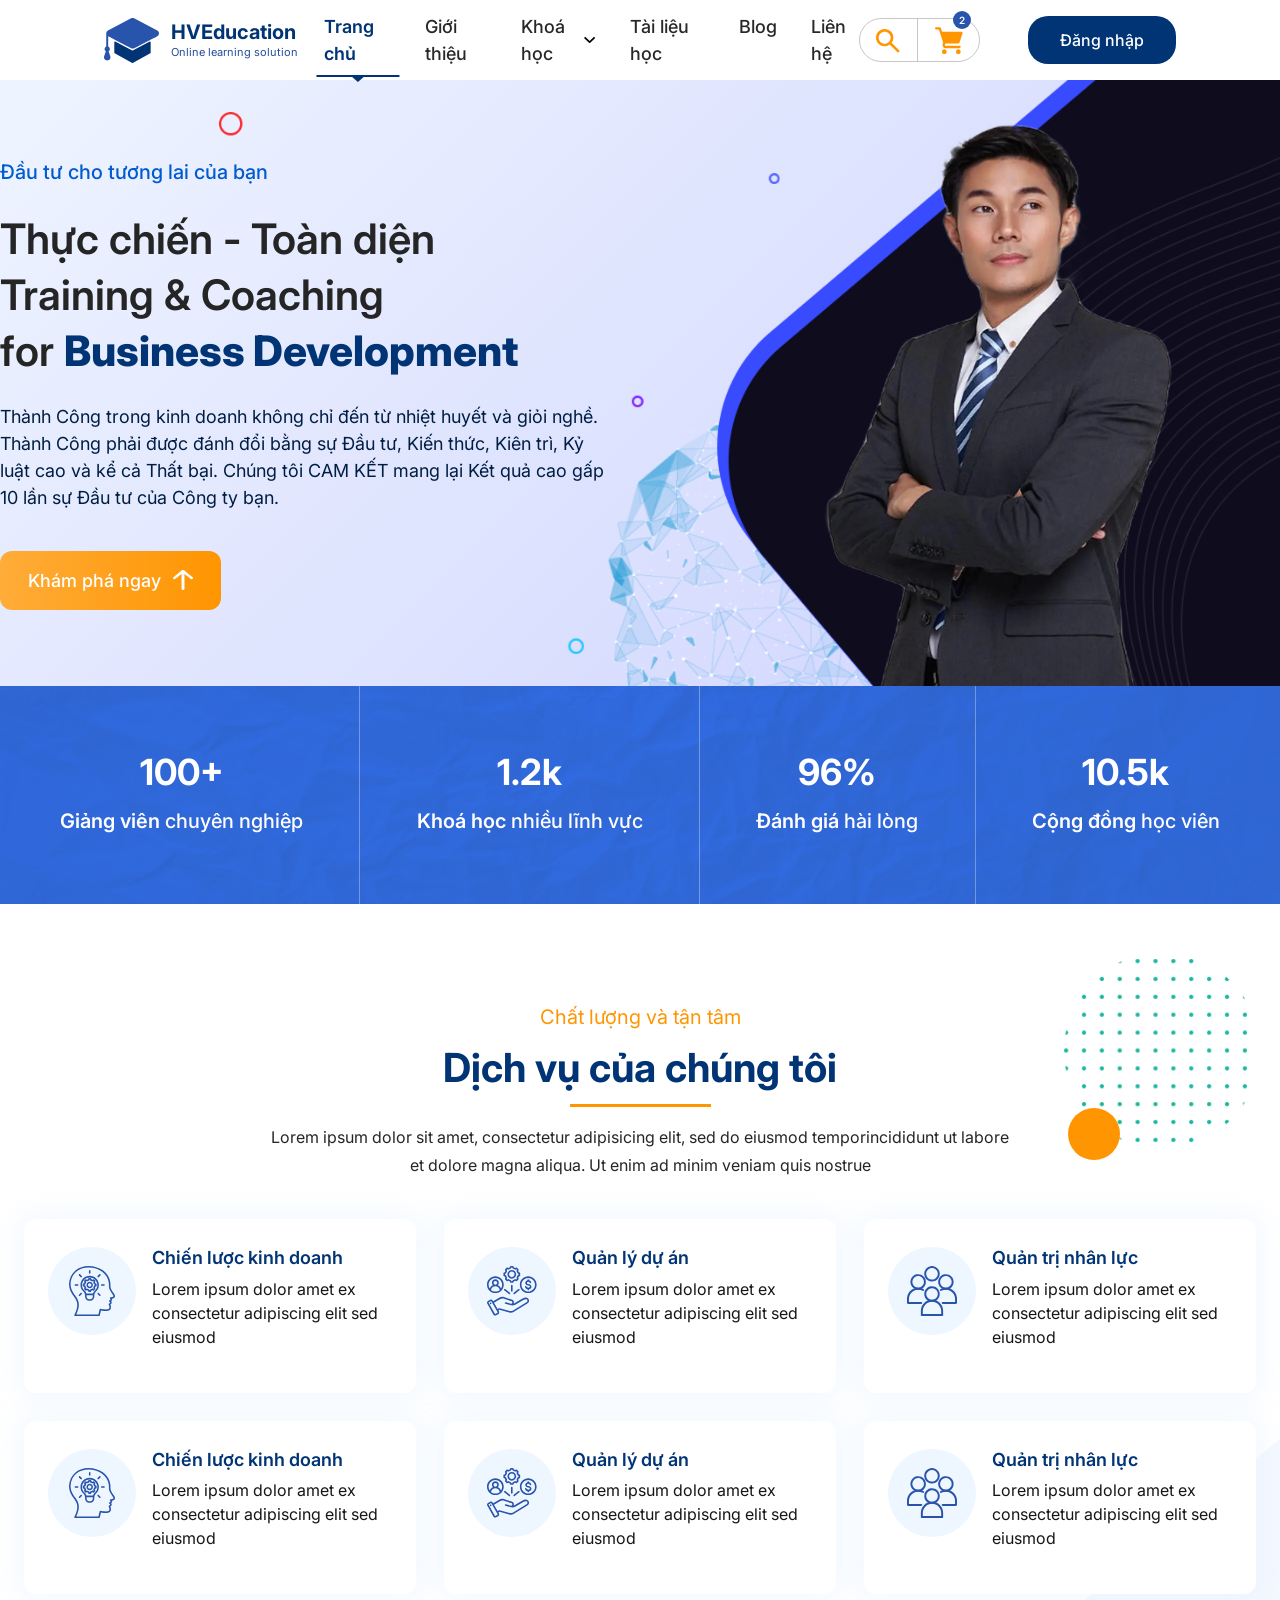
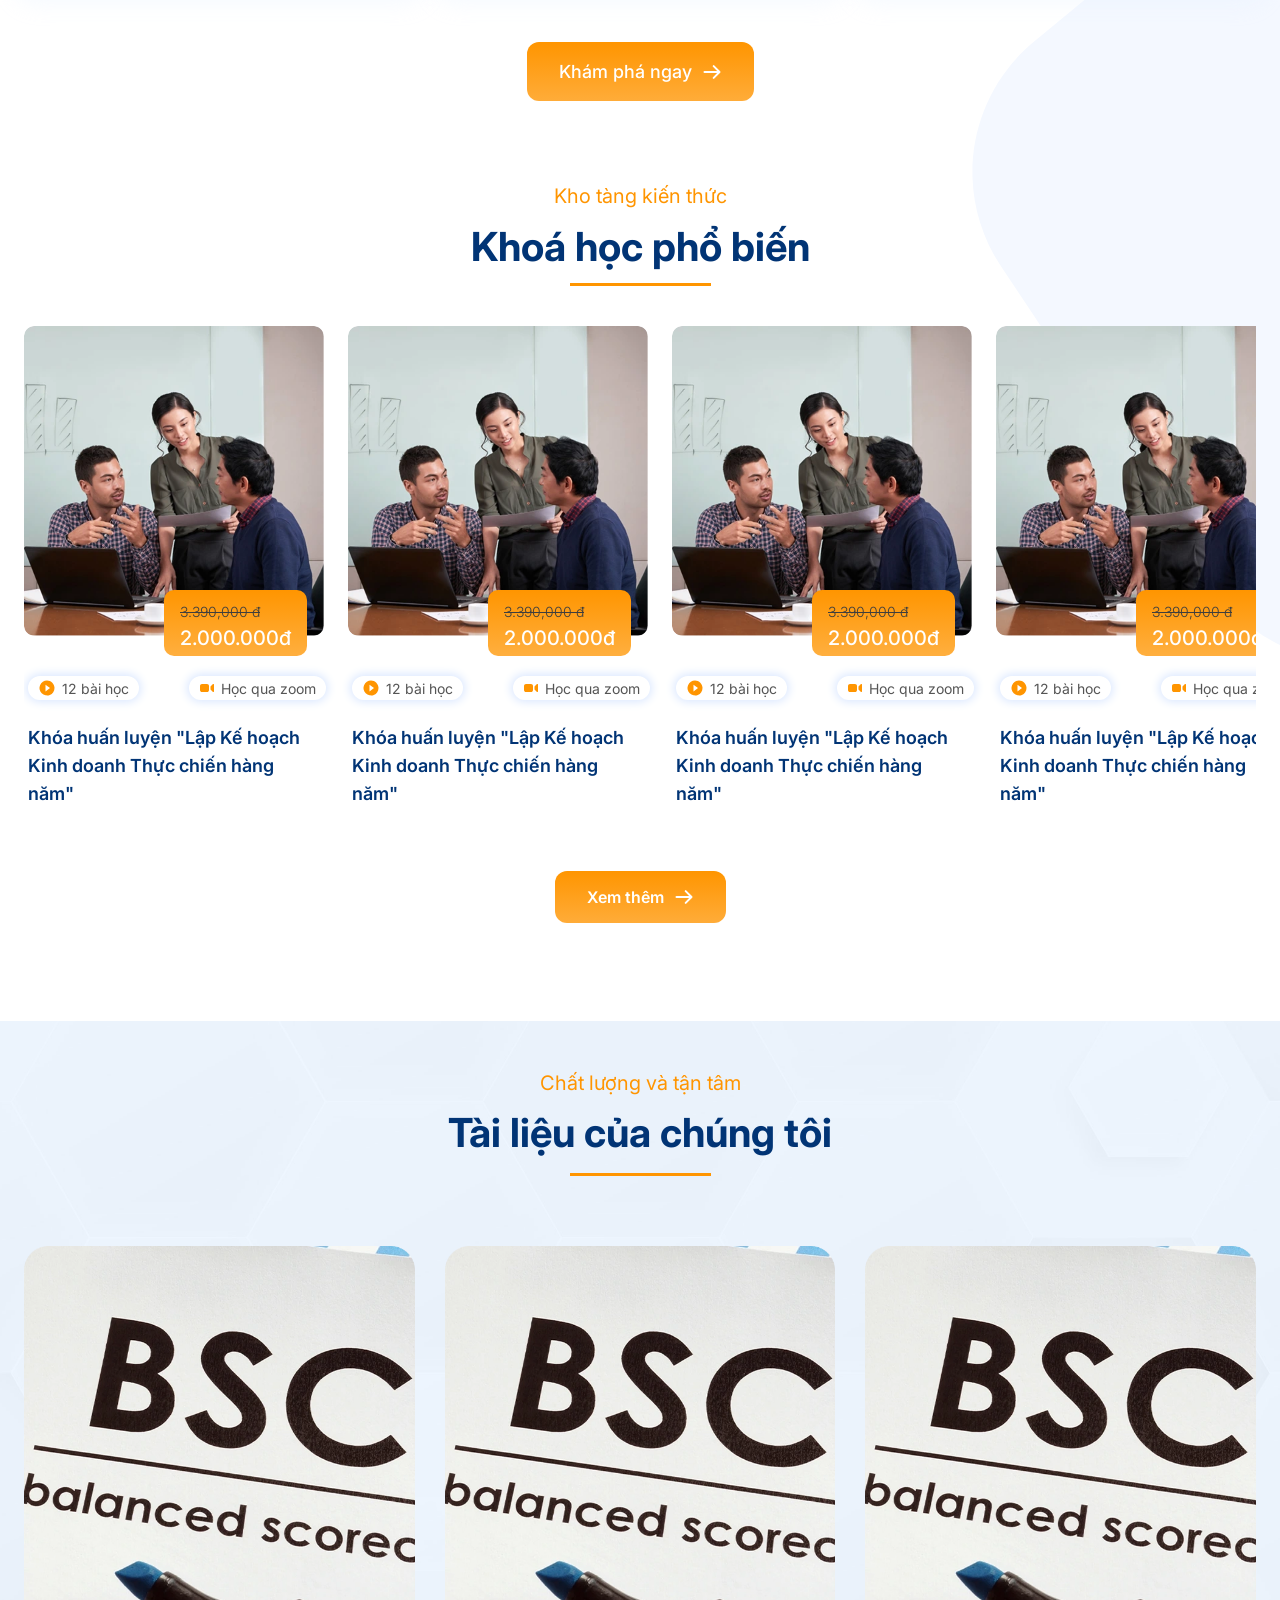
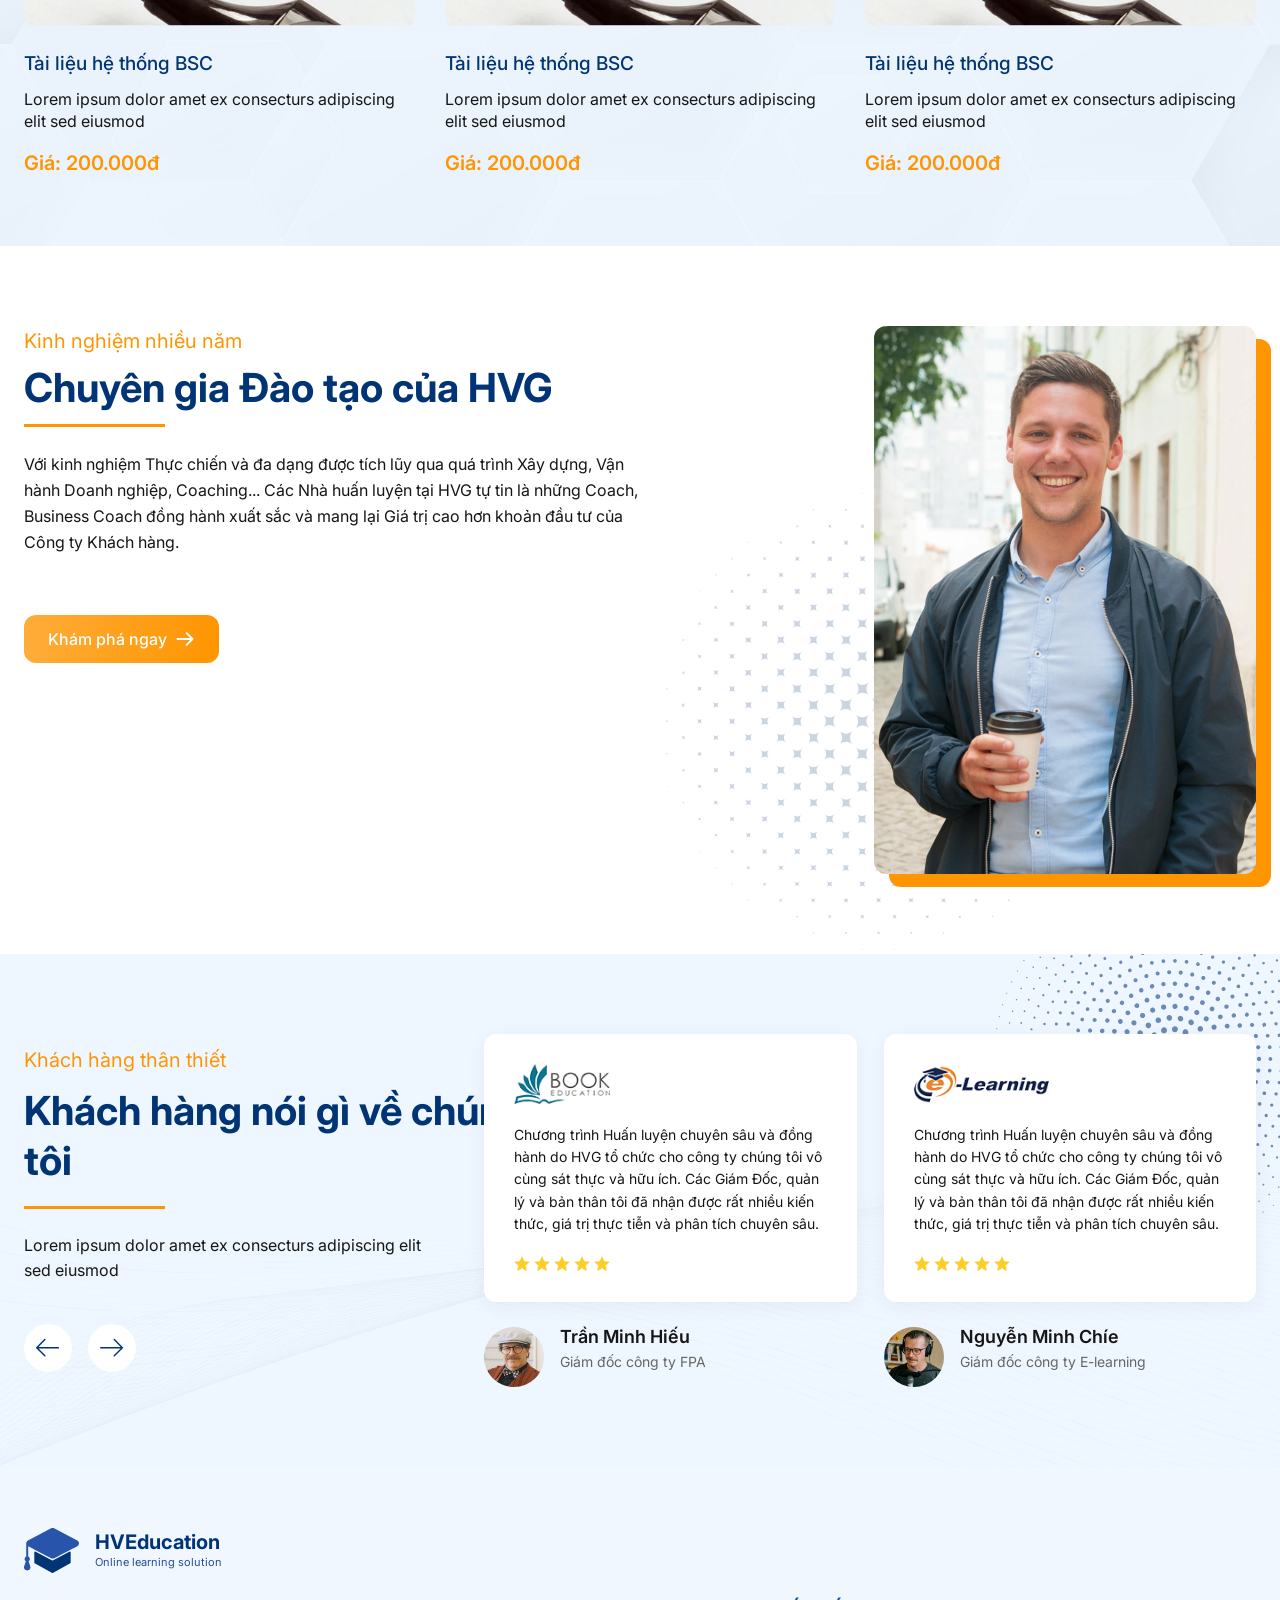
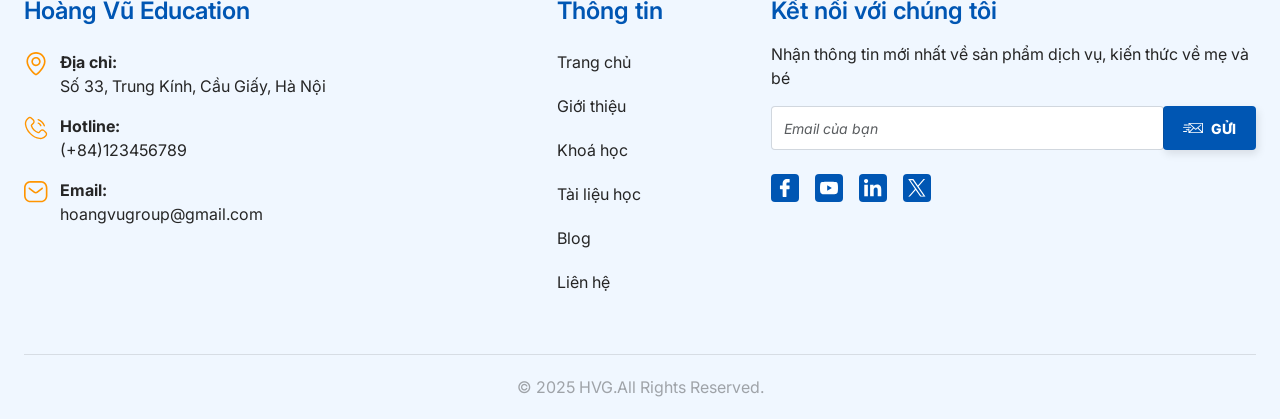
==== commit 52a40045: "finish testimonials" ====
--- a/index.html
+++ b/index.html
@@ -477,11 +477,10 @@
                         <!-- Navigation Arrows -->
                         <div class="testimonials-nav">
                             <button class="testimonials-nav-btn" aria-label="Previous">
-                                <!-- Dùng text tạm thời nếu chưa có icon mũi tên svg -->
-                                <span style="font-size: 20px;">&larr;</span>
+                                <img src="assets/leftarrow.svg" alt="arrow">
                             </button>
                             <button class="testimonials-nav-btn" aria-label="Next">
-                                <span style="font-size: 20px;">&rarr;</span>
+                                <img src="assets/rightarrow.svg" alt="arrow">
                             </button>
                         </div>
                     </div>
@@ -492,17 +491,20 @@
                         <!-- Testimonial Item 1 -->
                         <div class="testimonial-item">
                             <div class="testimonial-card">
-                                <img src="assets/decor.svg" alt="Logo Book Education" class="testimonial-logo">
+                                <img src="assets/logo-02 1.svg" alt="Logo Book Education" class="testimonial-logo">
                                 <p class="testimonial-text">
                                     Chương trình Huấn luyện chuyên sâu và đồng hành do HVG tổ chức cho công ty chúng tôi vô cùng sát thực và hữu ích. Các Giám Đốc, quản lý và bản thân tôi đã nhận được rất nhiều kiến thức, giá trị thực tiễn và phân tích chuyên sâu.
                                 </p>
                                 <div class="testimonial-stars">
-                                    <!-- Fallback text stars -->
-                                    ★★★★★
+                                    <img src="assets/star.svg" alt="Star">
+                                    <img src="assets/star.svg" alt="Star">
+                                    <img src="assets/star.svg" alt="Star">
+                                    <img src="assets/star.svg" alt="Star">
+                                    <img src="assets/star.svg" alt="Star">
                                 </div>
                             </div>
                             <div class="testimonial-user">
-                                <img src="assets/person2.webp" alt="Avatar" class="testimonial-avatar">
+                                <img src="assets/ball1.webp" alt="Avatar" class="testimonial-avatar">
                                 <div class="testimonial-user-info">
                                     <h4 class="testimonial-name">Trần Minh Hiếu</h4>
                                     <p class="testimonial-role">Giám đốc công ty FPA</p>
@@ -513,17 +515,20 @@
                         <!-- Testimonial Item 2 -->
                         <div class="testimonial-item">
                             <div class="testimonial-card">
-                                <img src="assets/decor.svg" alt="Logo E-Learning" class="testimonial-logo">
+                                <img src="assets/logo-01 1.svg" alt="Logo E-Learning" class="testimonial-logo">
                                 <p class="testimonial-text">
                                     Chương trình Huấn luyện chuyên sâu và đồng hành do HVG tổ chức cho công ty chúng tôi vô cùng sát thực và hữu ích. Các Giám Đốc, quản lý và bản thân tôi đã nhận được rất nhiều kiến thức, giá trị thực tiễn và phân tích chuyên sâu.
                                 </p>
                                 <div class="testimonial-stars">
-                                    <!-- Fallback text stars -->
-                                    ★★★★★
+                                    <img src="assets/star.svg" alt="Star">
+                                    <img src="assets/star.svg" alt="Star">
+                                    <img src="assets/star.svg" alt="Star">
+                                    <img src="assets/star.svg" alt="Star">
+                                    <img src="assets/star.svg" alt="Star">
                                 </div>
                             </div>
                             <div class="testimonial-user">
-                                <img src="assets/person2.webp" alt="Avatar" class="testimonial-avatar">
+                                <img src="assets/ball2.webp" alt="Avatar" class="testimonial-avatar">
                                 <div class="testimonial-user-info">
                                     <h4 class="testimonial-name">Nguyễn Minh Chíe</h4>
                                     <p class="testimonial-role">Giám đốc công ty E-learning</p>
--- a/styles/testimonials.css
+++ b/styles/testimonials.css
@@ -54,7 +54,8 @@
     font-size: 40px;
     font-weight: 700;
     margin-bottom: 24px;
-    line-height: 1.2;
+    line-height: 50px;
+    width: 504px;
 }
 
 .testimonials-title::after {
@@ -88,13 +89,10 @@
     align-items: center;
     justify-content: center;
     cursor: pointer;
-    box-shadow: 0 4px 12px rgba(0,0,0,0.05);
-    transition: transform 0.3s ease, box-shadow 0.3s ease;
 }
 
 .testimonials-nav-btn:hover {
     transform: translateY(-2px);
-    box-shadow: 0 6px 16px rgba(0,0,0,0.1);
 }
 
 .testimonials-nav-btn img {
@@ -105,7 +103,7 @@
 .testimonials-cards {
     flex: 2;
     display: flex;
-    gap: 30px;
+    gap: 27px;
 }
 
 .testimonial-item {
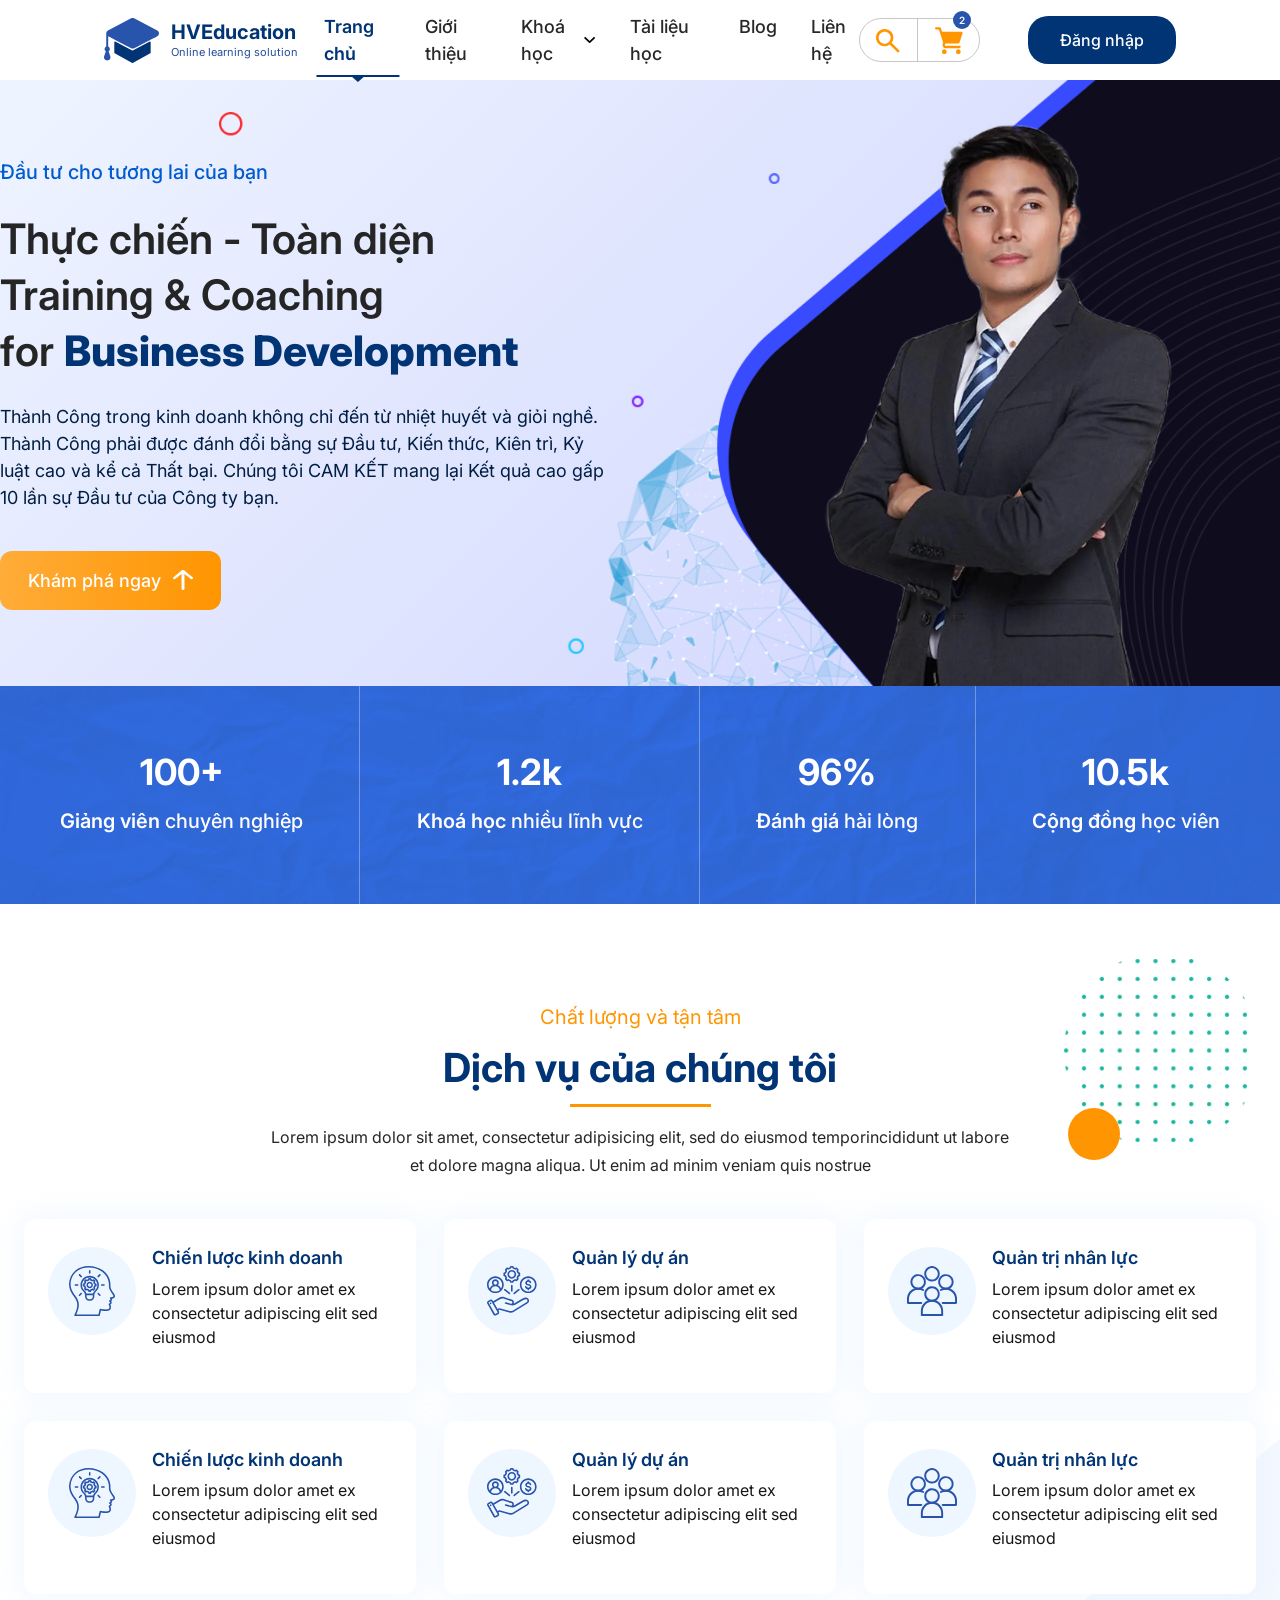
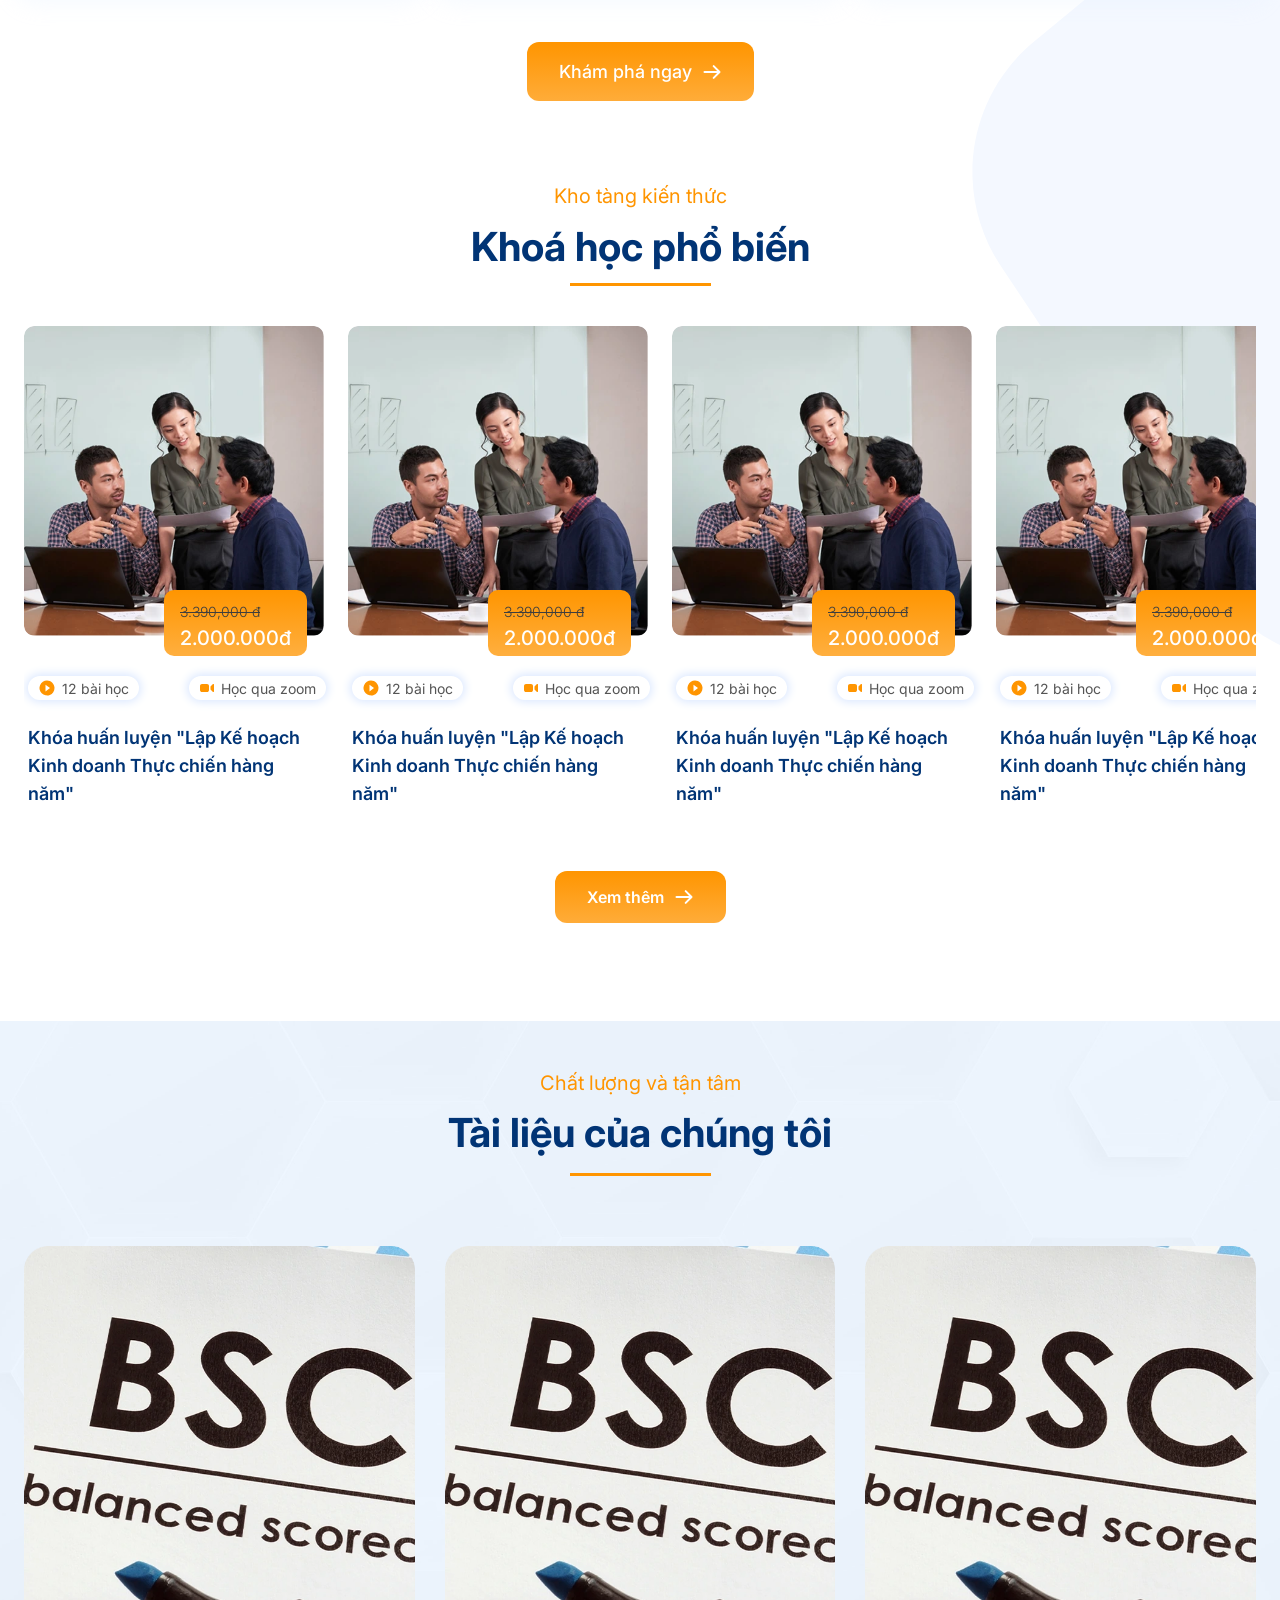
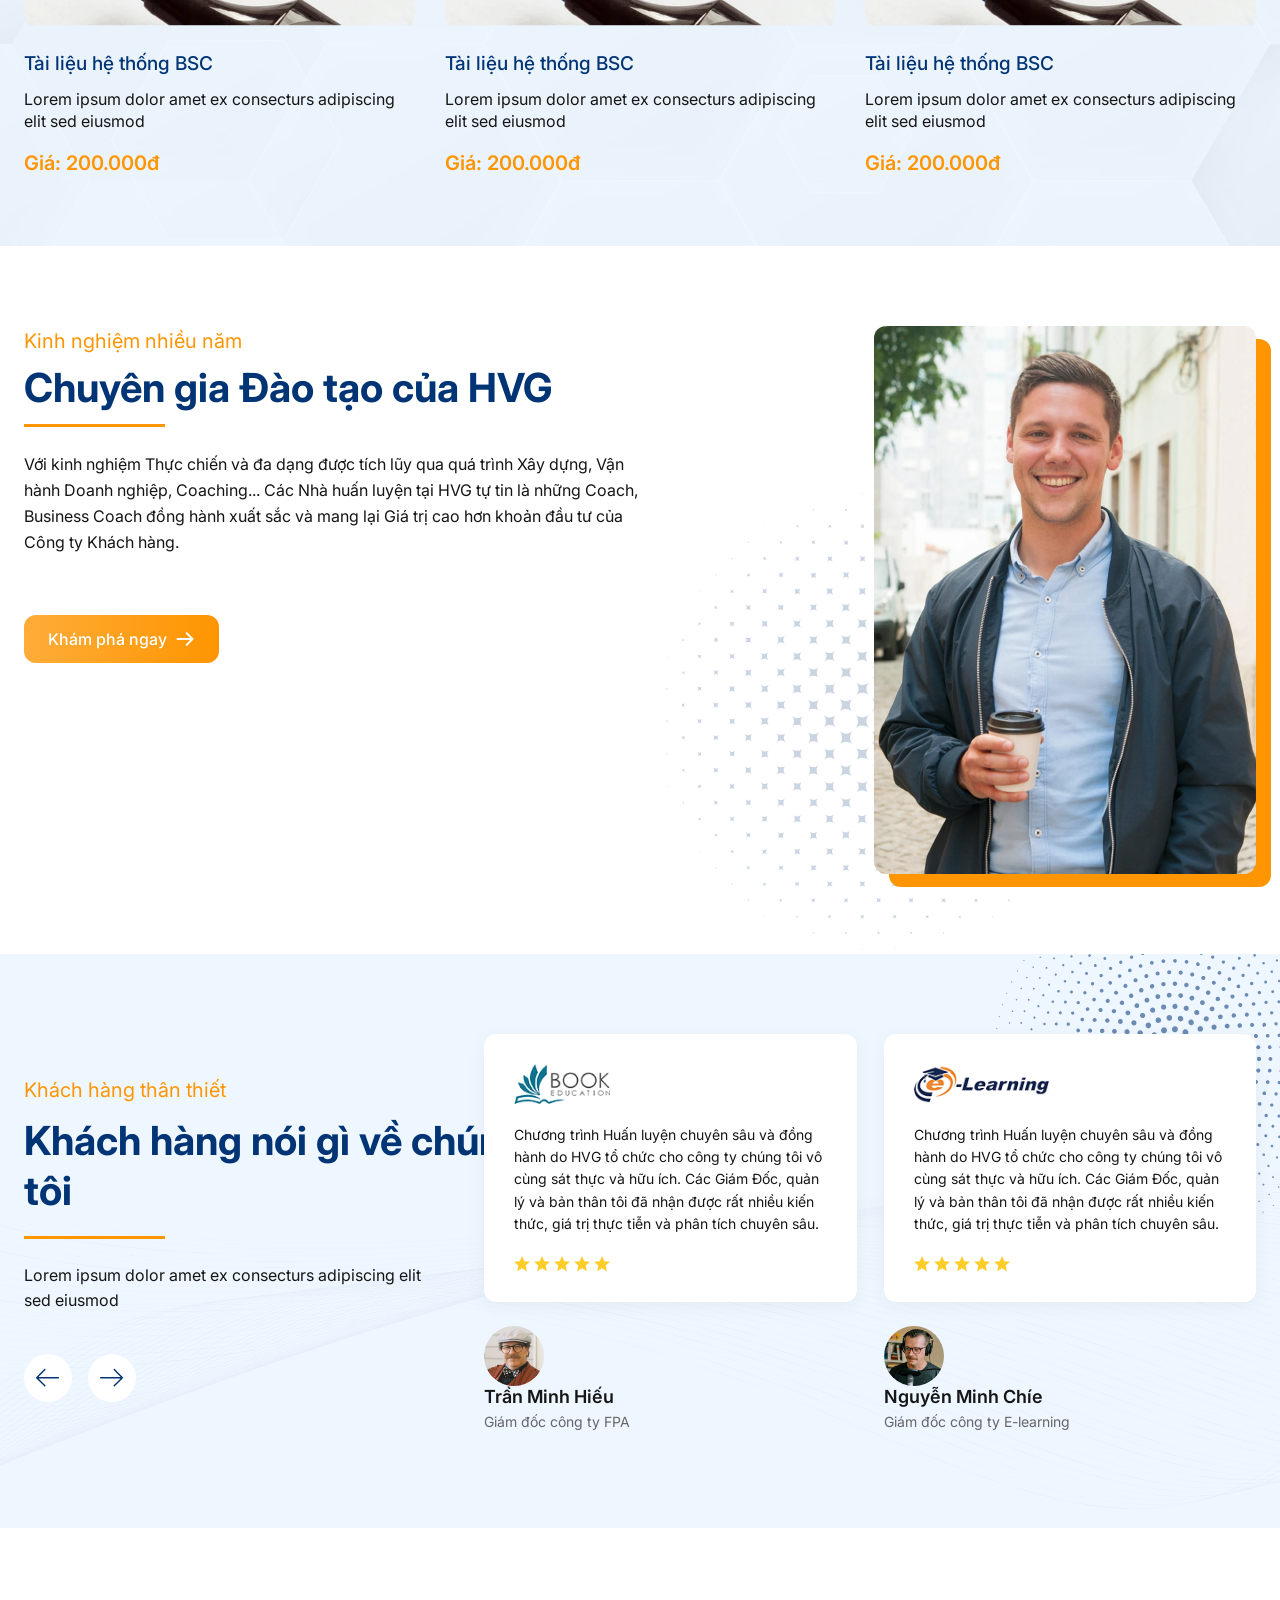
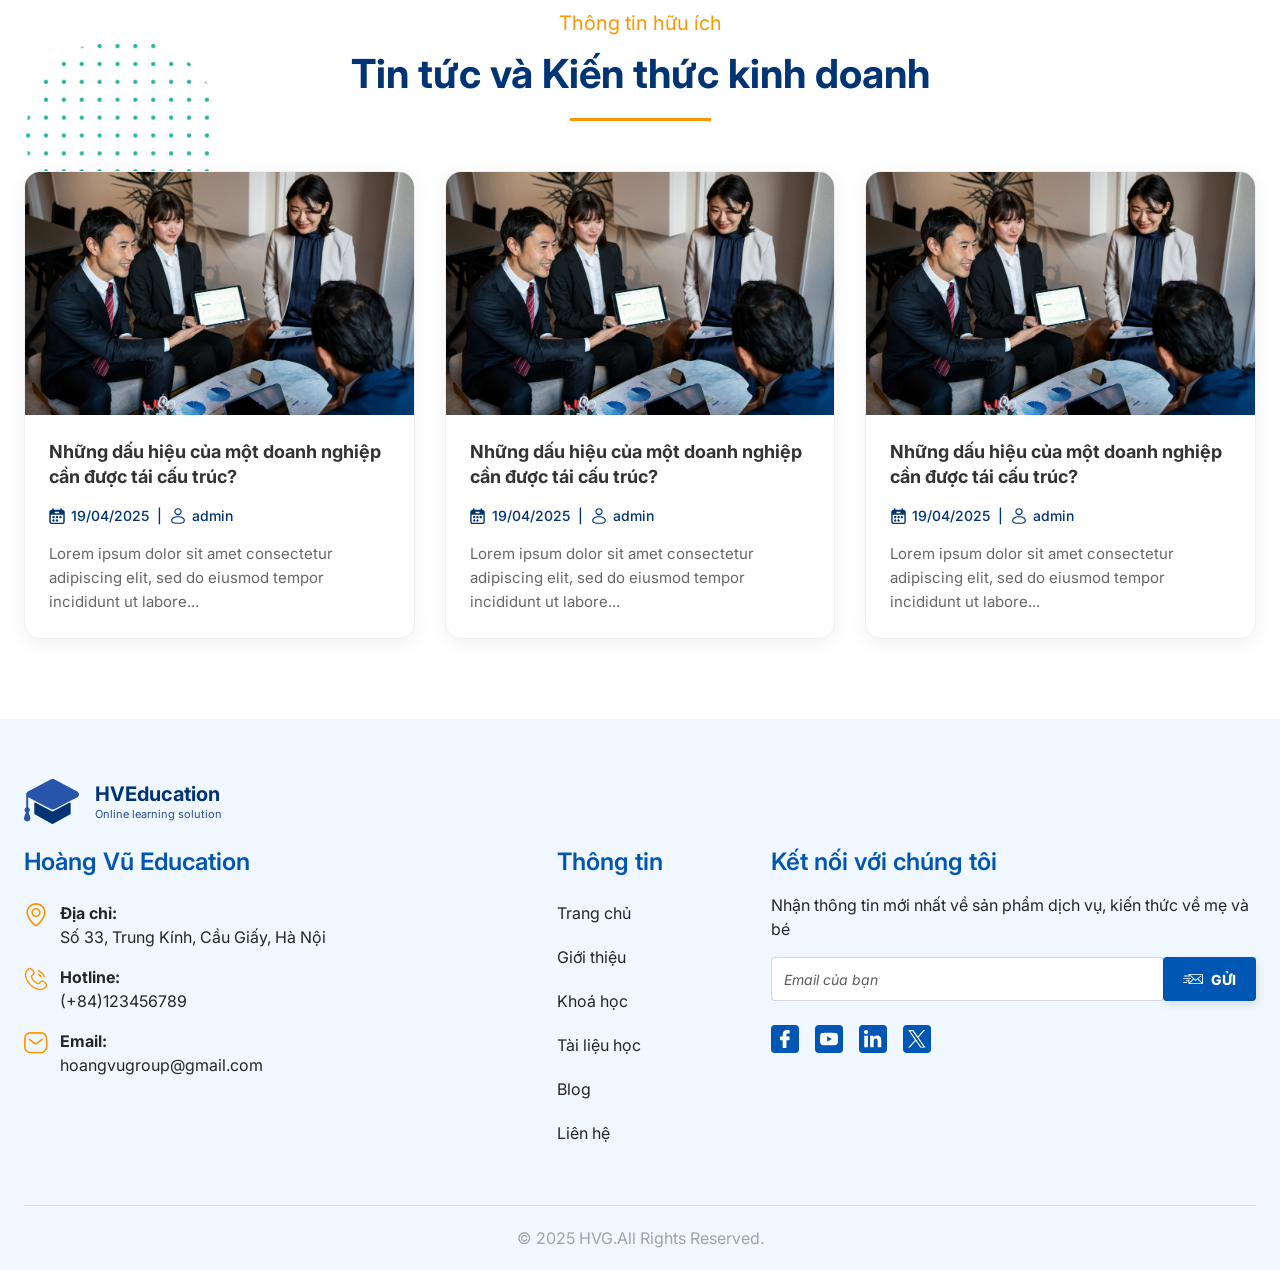
==== commit 2e343097: "update information section" ====
--- a/index.html
+++ b/index.html
@@ -21,6 +21,7 @@
     <link rel="stylesheet" href="styles/expert.css">
     <link rel="stylesheet" href="styles/testimonials.css">
     <link rel="stylesheet" href="styles/footer.css">
+    <link rel="stylesheet" href="styles/information.css">
 
     <!-- jQuery CDN (dùng để load component) -->
     <script src="https://code.jquery.com/jquery-3.7.1.min.js"></script>
@@ -503,9 +504,9 @@
                                     <img src="assets/star.svg" alt="Star">
                                 </div>
                             </div>
-                            <div class="testimonial-user">
+                            <div class="testimonial-solar_user-outline">
                                 <img src="assets/ball1.webp" alt="Avatar" class="testimonial-avatar">
-                                <div class="testimonial-user-info">
+                                <div class="testimonial-solar_user-outline-info">
                                     <h4 class="testimonial-name">Trần Minh Hiếu</h4>
                                     <p class="testimonial-role">Giám đốc công ty FPA</p>
                                 </div>
@@ -527,9 +528,9 @@
                                     <img src="assets/star.svg" alt="Star">
                                 </div>
                             </div>
-                            <div class="testimonial-user">
+                            <div class="testimonial-solar_user-outline">
                                 <img src="assets/ball2.webp" alt="Avatar" class="testimonial-avatar">
-                                <div class="testimonial-user-info">
+                                <div class="testimonial-solar_user-outline-info">
                                     <h4 class="testimonial-name">Nguyễn Minh Chíe</h4>
                                     <p class="testimonial-role">Giám đốc công ty E-learning</p>
                                 </div>
@@ -538,6 +539,89 @@
 
                     </div>
 
+                </div>
+            </div>
+        </section>
+
+        <!-- Information Section -->
+        <section class="info-section">
+            <div class="info-decor">
+                <img src="assets/checkeredshape.svg" alt="decor">
+            </div>
+            
+            <div class="container-xxl px-4">
+                <div class="info-header">
+                    <p class="info-tagline">Thông tin hữu ích</p>
+                    <h2 class="info-title">Tin tức và Kiến thức kinh doanh</h2>
+                    <div class="info-title-line"></div>
+                </div>
+
+                <div class="info-grid">
+                    <!-- Card 1 -->
+                    <div class="info-card">
+                        <div class="info-card-img">
+                            <img src="assets/peoplegroup.webp" alt="Tin tức">
+                        </div>
+                        <div class="info-card-body">
+                            <h3 class="info-card-title">Những dấu hiệu của một doanh nghiệp cần được tái cấu trúc?</h3>
+                            <div class="info-card-meta">
+                                <span class="info-meta-item">
+                                    <img src="assets/stash_data-date-solid.svg" alt="Date"> 19/04/2025
+                                </span>
+                                <span class="info-meta-divider">|</span>
+                                <span class="info-meta-item">
+                                    <img src="assets/solar_user-outline.svg" alt="Author"> admin
+                                </span>
+                            </div>
+                            <p class="info-card-desc">
+                                Lorem ipsum dolor sit amet consectetur adipiscing elit, sed do eiusmod tempor incididunt ut labore...
+                            </p>
+                        </div>
+                    </div>
+
+                    <!-- Card 2 -->
+                    <div class="info-card">
+                        <div class="info-card-img">
+                            <img src="assets/peoplegroup.webp" alt="Tin tức">
+                        </div>
+                        <div class="info-card-body">
+                            <h3 class="info-card-title">Những dấu hiệu của một doanh nghiệp cần được tái cấu trúc?</h3>
+                            <div class="info-card-meta">
+                                <span class="info-meta-item">
+                                    <img src="assets/stash_data-date-solid.svg" alt="Date"> 19/04/2025
+                                </span>
+                                <span class="info-meta-divider">|</span>
+                                <span class="info-meta-item">
+                                    <img src="assets/solar_user-outline.svg" alt="Author"> admin
+                                </span>
+                            </div>
+                            <p class="info-card-desc">
+                                Lorem ipsum dolor sit amet consectetur adipiscing elit, sed do eiusmod tempor incididunt ut labore...
+                            </p>
+                        </div>
+                    </div>
+
+                    <!-- Card 3 -->
+                    <div class="info-card">
+                        <div class="info-card-img">
+                            <img src="assets/peoplegroup.webp" alt="Tin tức">
+                        </div>
+                        <div class="info-card-body">
+                            <h3 class="info-card-title">Những dấu hiệu của một doanh nghiệp cần được tái cấu trúc?</h3>
+                            <div class="info-card-meta">
+                                <span class="info-meta-item">
+                                    <img src="assets/stash_data-date-solid.svg" alt="Date"> 19/04/2025
+                                </span>
+                                <span class="info-meta-divider">|</span>
+                                <span class="info-meta-item">
+                                    <img src="assets/solar_user-outline.svg" alt="Author"> admin
+                                </span>
+                            </div>
+                            <p class="info-card-desc">
+                                Lorem ipsum dolor sit amet consectetur adipiscing elit, sed do eiusmod tempor incididunt ut labore...
+                            </p>
+                        </div>
+                    </div>
                 </div>
             </div>
         </section>
--- a/styles/navbar.css
+++ b/styles/navbar.css
@@ -1,7 +1,3 @@
-/* =============================================
-   Navbar — Override Bootstrap, giữ brand styles
-   ============================================= */
-
 .navbar {
     padding: 0 80px;
     height: var(--nav-height);
--- a/styles/information.css
+++ b/styles/information.css
@@ -0,0 +1,141 @@
+/* Information Section */
+.info-section {
+    padding: 80px 0;
+    position: relative;
+    background-color: #ffffff;
+    overflow: hidden;
+}
+
+.info-decor {
+    position: absolute;
+    left: 26px;
+    top: 116px;
+    z-index: 0;
+}
+
+.info-section .container-xxl {
+    position: relative;
+    z-index: 1;
+}
+
+.info-header {
+    margin-bottom: 50px;
+    display: flex;
+    flex-direction: column;
+    align-items: center;
+    text-align: center;
+}
+
+.info-tagline {
+    color: #FF9500;
+    font-size: 20px;
+    font-weight: 400;
+    margin-bottom: 12px;
+}
+
+.info-title {
+    color: #013475;
+    font-size: 40px;
+    font-weight: 700;
+    margin-bottom: 20px;
+}
+
+.info-title-line {
+    width: 141px;
+    height: 3px;
+    background-color: #FF9500;
+    margin: 0 auto;
+}
+
+.info-grid {
+    display: grid;
+    grid-template-columns: repeat(3, 1fr);
+    gap: 30px;
+}
+
+.info-card {
+    background-color: #ffffff;
+    border-radius: 16px;
+    overflow: hidden;
+    box-shadow: 0 4px 20px rgba(0,0,0,0.06);
+    border: 1px solid #f0f0f0;
+    display: flex;
+    flex-direction: column;
+    height: 100%;
+}
+
+.info-card-img {
+    width: 100%;
+    aspect-ratio: 16 / 10;
+    overflow: hidden;
+}
+
+.info-card-img img {
+    width: 100%;
+    height: 100%;
+    object-fit: cover;
+}
+
+.info-card-body {
+    padding: 24px;
+    display: flex;
+    flex-direction: column;
+    flex: 1;
+}
+
+.info-card-title {
+    color: #333333;
+    font-size: 18px;
+    font-weight: 700;
+    line-height: 1.4;
+    margin-bottom: 16px;
+}
+
+.info-card-meta {
+    display: flex;
+    align-items: center;
+    gap: 8px;
+    margin-bottom: 16px;
+    color: #013475;
+    font-size: 14px;
+    font-weight: 500;
+}
+
+.info-meta-item {
+    display: flex;
+    align-items: center;
+    gap: 6px;
+}
+
+.info-meta-item img {
+    width: 16px;
+    height: 16px;
+    object-fit: contain;
+}
+
+.info-meta-divider {
+    color: #013475;
+}
+
+.info-card-desc {
+    color: #666666;
+    font-size: 15px;
+    line-height: 1.6;
+    margin-bottom: 0;
+}
+
+/* Responsive */
+@media (max-width: 991px) {
+    .info-grid {
+        grid-template-columns: repeat(2, 1fr);
+    }
+}
+
+@media (max-width: 767px) {
+    .info-grid {
+        grid-template-columns: 1fr;
+    }
+    .info-title {
+        font-size: 32px;
+    }
+}
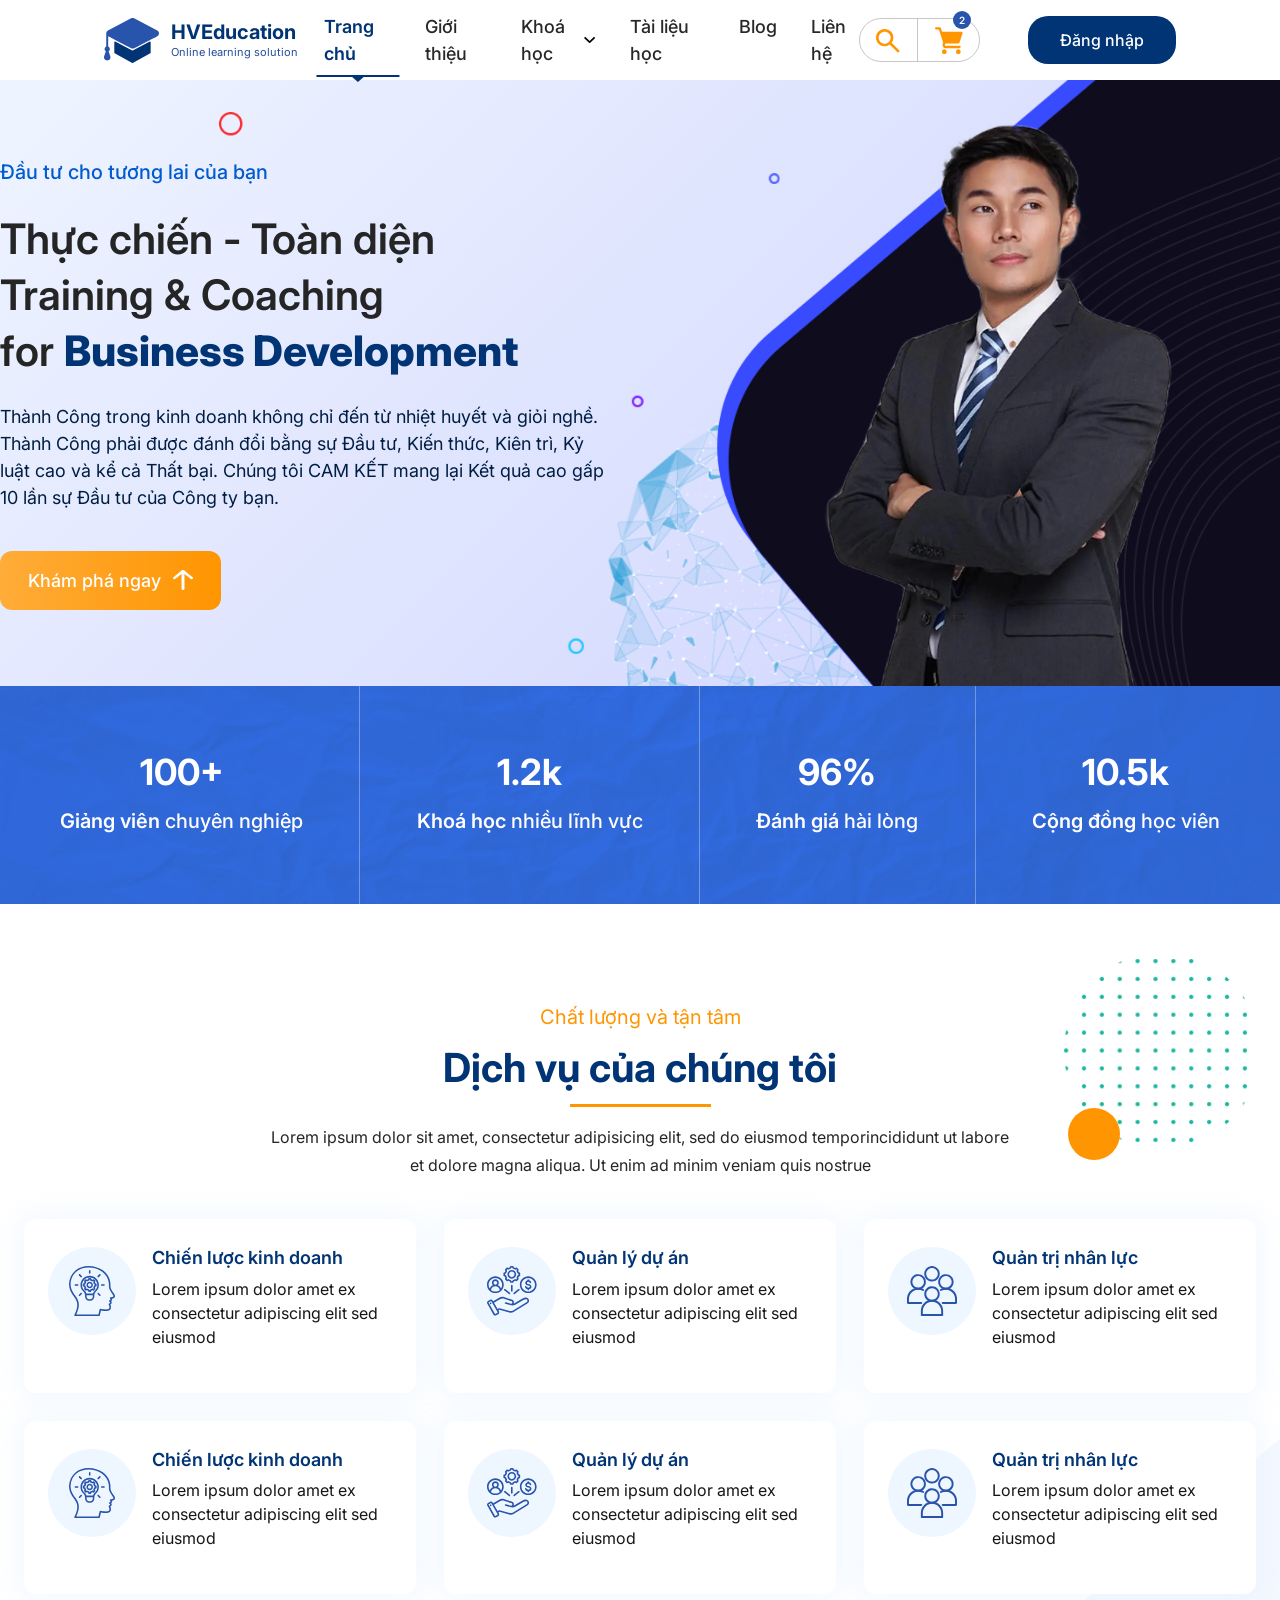
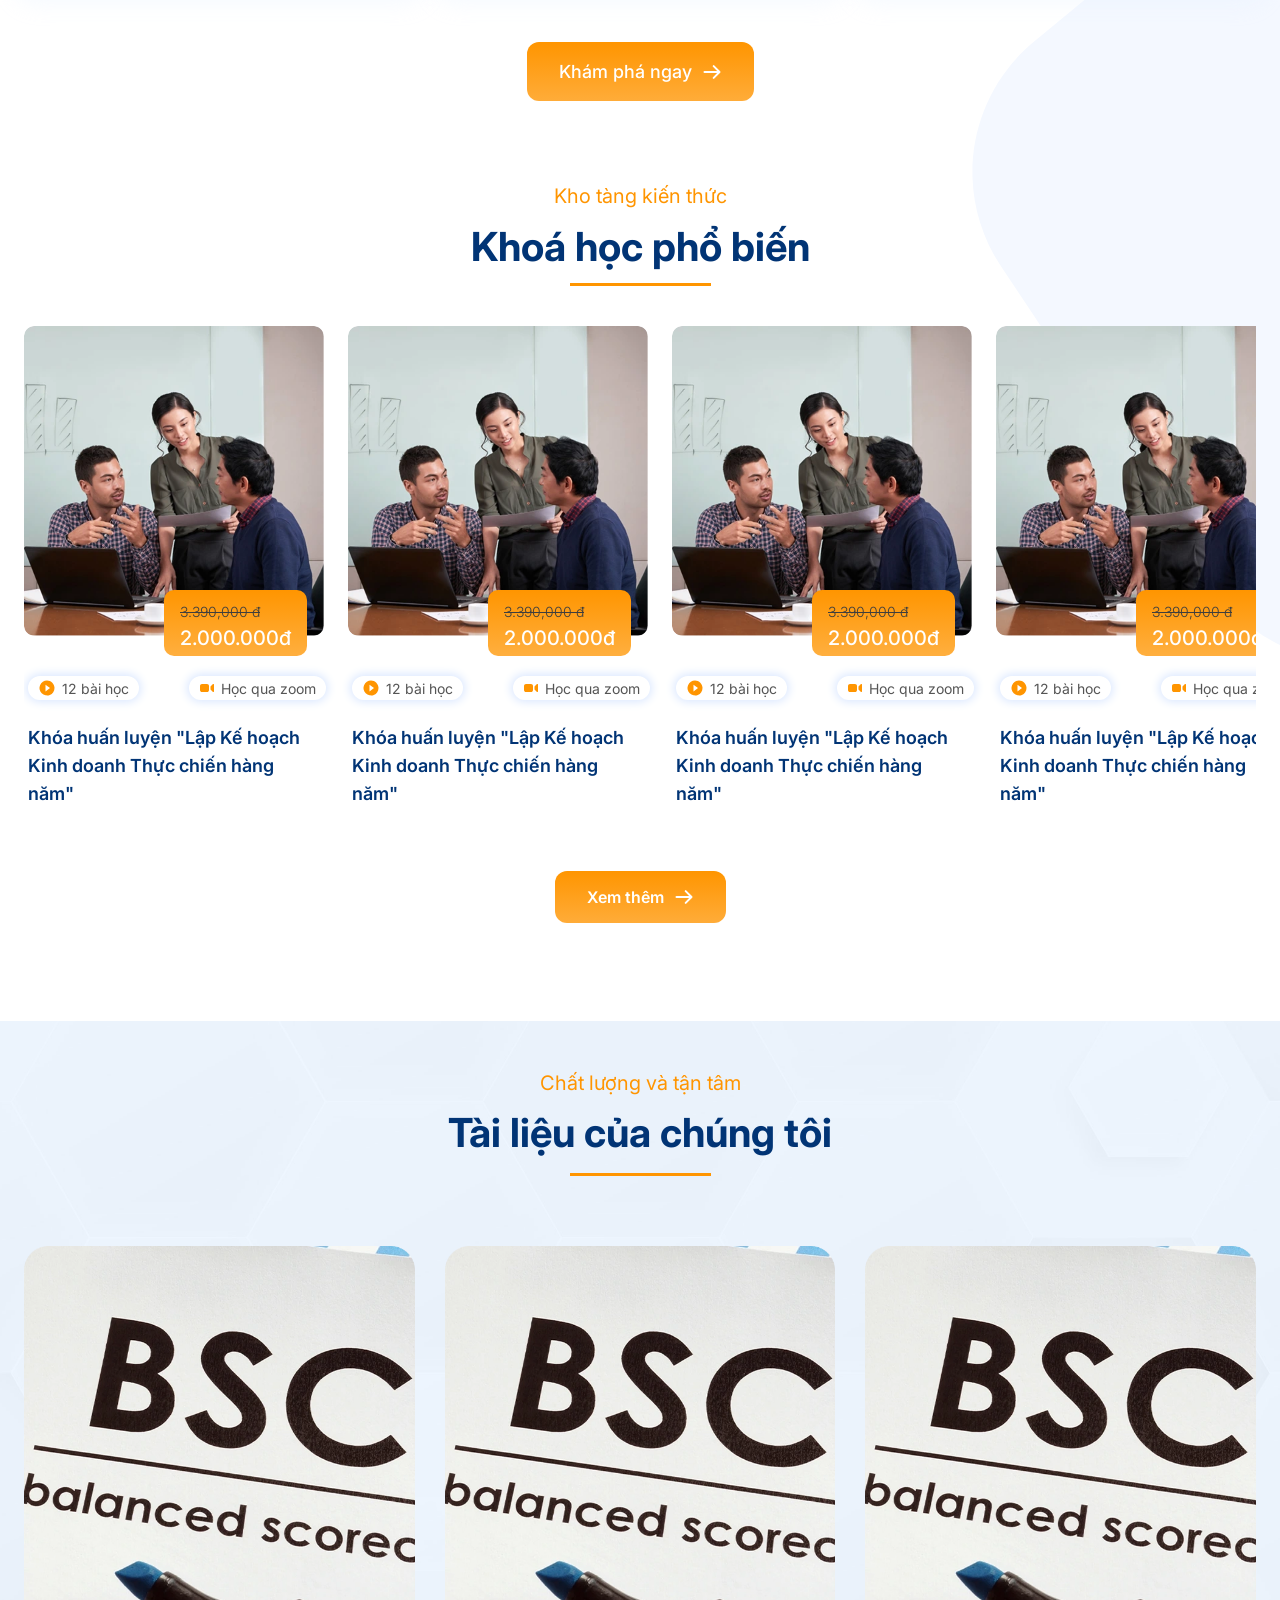
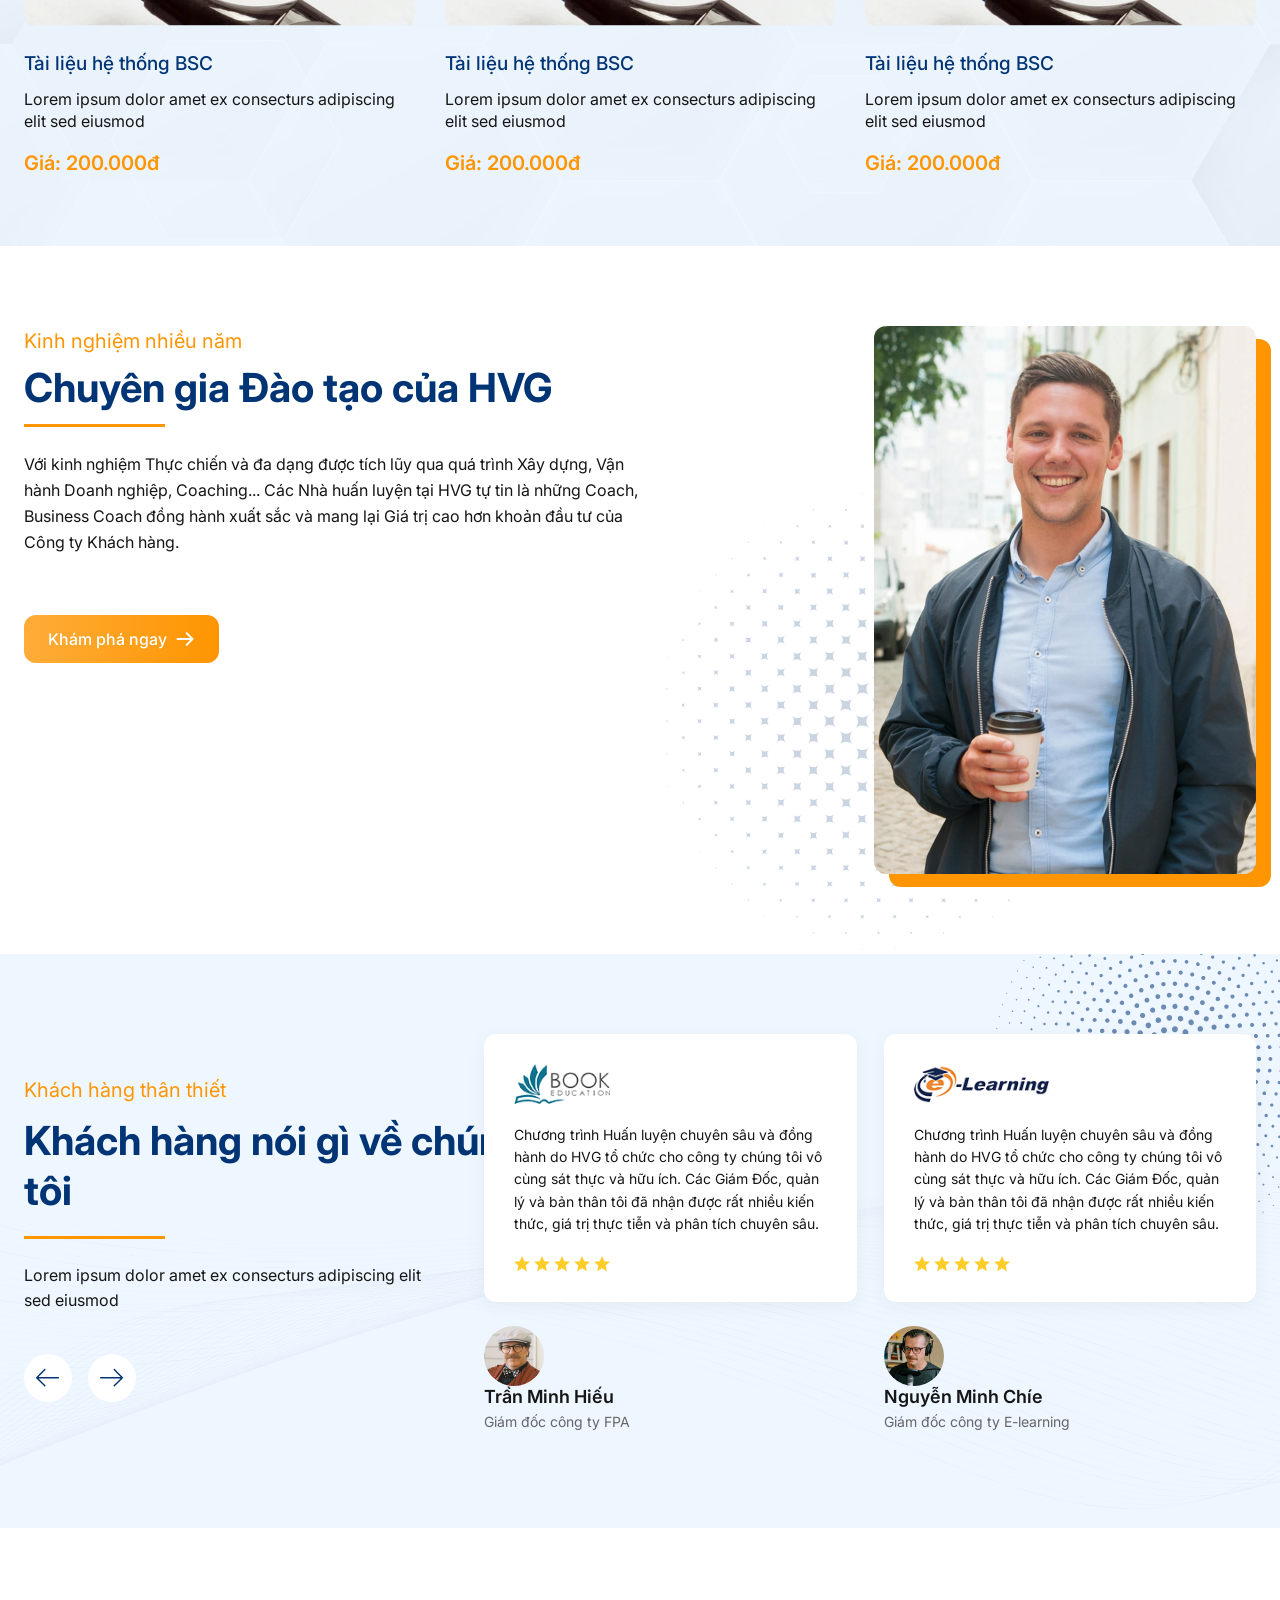
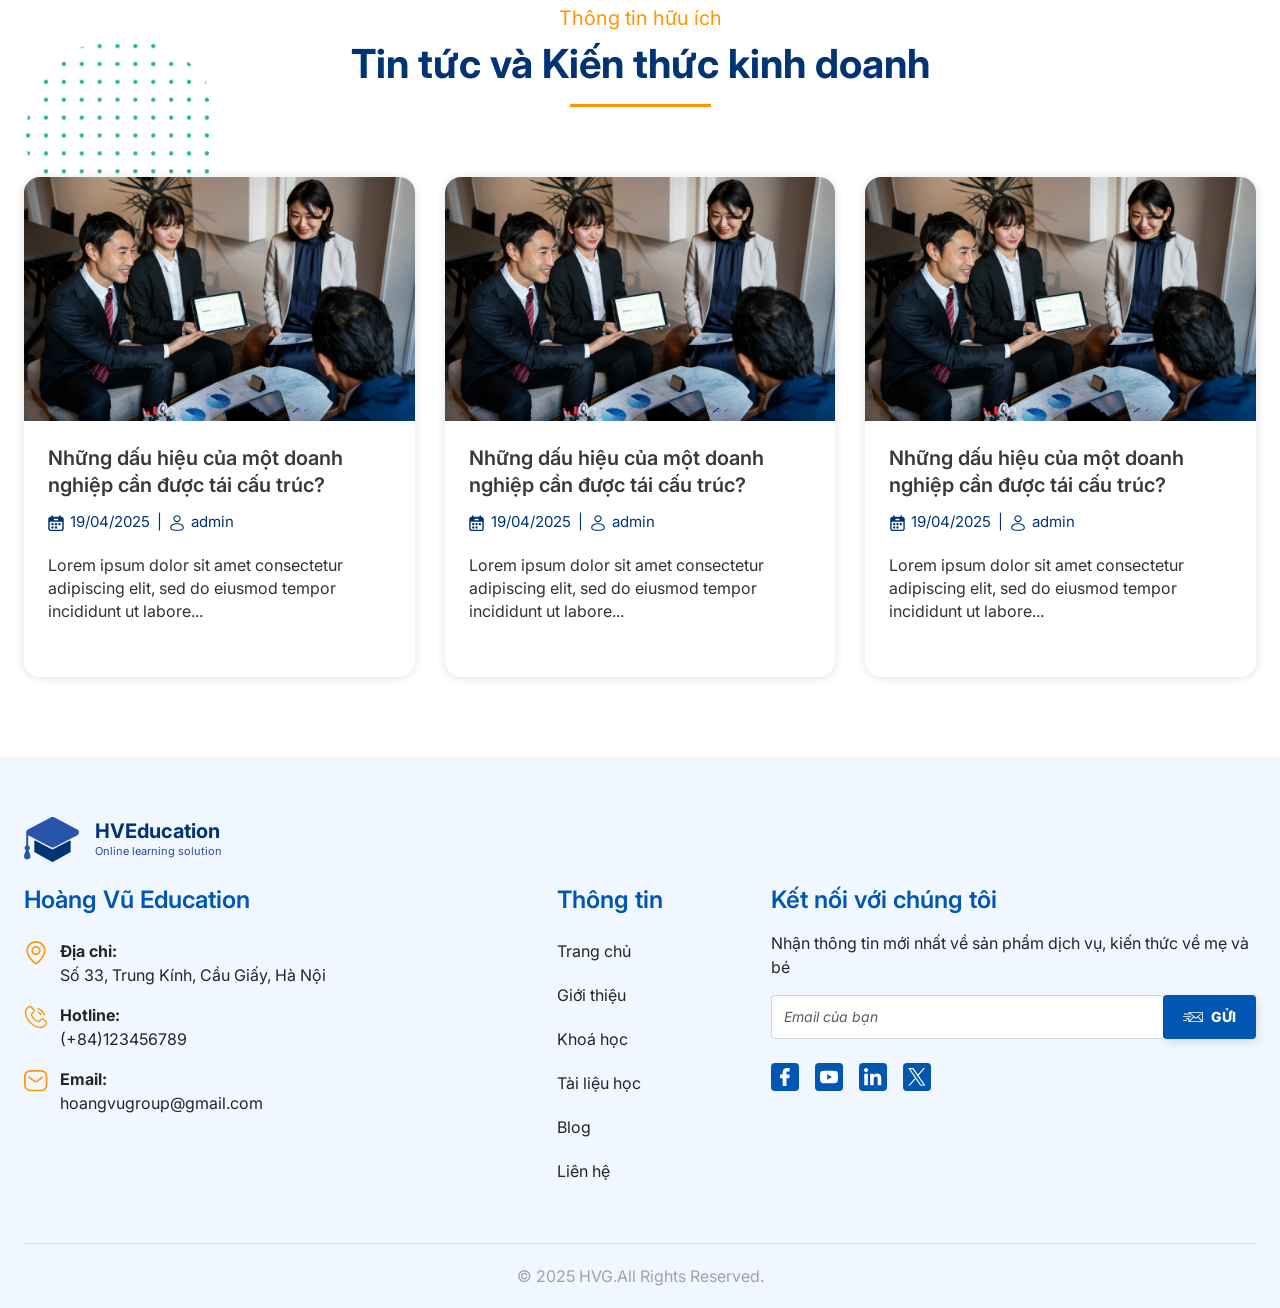
==== commit 19523d98: "update information section" ====
--- a/index.html
+++ b/index.html
@@ -553,7 +553,6 @@
                 <div class="info-header">
                     <p class="info-tagline">Thông tin hữu ích</p>
                     <h2 class="info-title">Tin tức và Kiến thức kinh doanh</h2>
-                    <div class="info-title-line"></div>
                 </div>
 
                 <div class="info-grid">
--- a/styles/information.css
+++ b/styles/information.css
@@ -30,22 +30,27 @@
     color: #FF9500;
     font-size: 20px;
     font-weight: 400;
-    margin-bottom: 12px;
+    line-height: 20px;
+    margin-bottom: 16px;
 }
 
 .info-title {
     color: #013475;
     font-size: 40px;
+    line-height: 40px;
     font-weight: 700;
     margin-bottom: 20px;
 }
 
-.info-title-line {
+.info-title::after{
+    content: '';
+    display: block;
     width: 141px;
     height: 3px;
     background-color: #FF9500;
-    margin: 0 auto;
+    margin: 20px auto 0;
 }
+
 
 .info-grid {
     display: grid;
@@ -57,8 +62,7 @@
     background-color: #ffffff;
     border-radius: 16px;
     overflow: hidden;
-    box-shadow: 0 4px 20px rgba(0,0,0,0.06);
-    border: 1px solid #f0f0f0;
+    box-shadow: 0 1px 10px 0 rgba(0, 0, 0, 0.12);
     display: flex;
     flex-direction: column;
     height: 100%;
@@ -84,21 +88,21 @@
 }
 
 .info-card-title {
-    color: #333333;
-    font-size: 18px;
-    font-weight: 700;
-    line-height: 1.4;
-    margin-bottom: 16px;
+    color: #393939;
+    font-size: 20px;
+    font-weight: 600;
+    line-height: 27px;
+    margin-bottom: 12px;
 }
 
 .info-card-meta {
     display: flex;
     align-items: center;
-    gap: 8px;
-    margin-bottom: 16px;
+    gap: 7px;
+    margin-bottom: 20px;
     color: #013475;
-    font-size: 14px;
-    font-weight: 500;
+    font-size: 15px;
+    font-weight: 400;
 }
 
 .info-meta-item {
@@ -118,10 +122,10 @@
 }
 
 .info-card-desc {
-    color: #666666;
-    font-size: 15px;
-    line-height: 1.6;
-    margin-bottom: 0;
+    color: #323232;
+    font-size: 16px;
+    line-height: 23px;
+    margin-bottom: 30px;
 }
 
 /* Responsive */
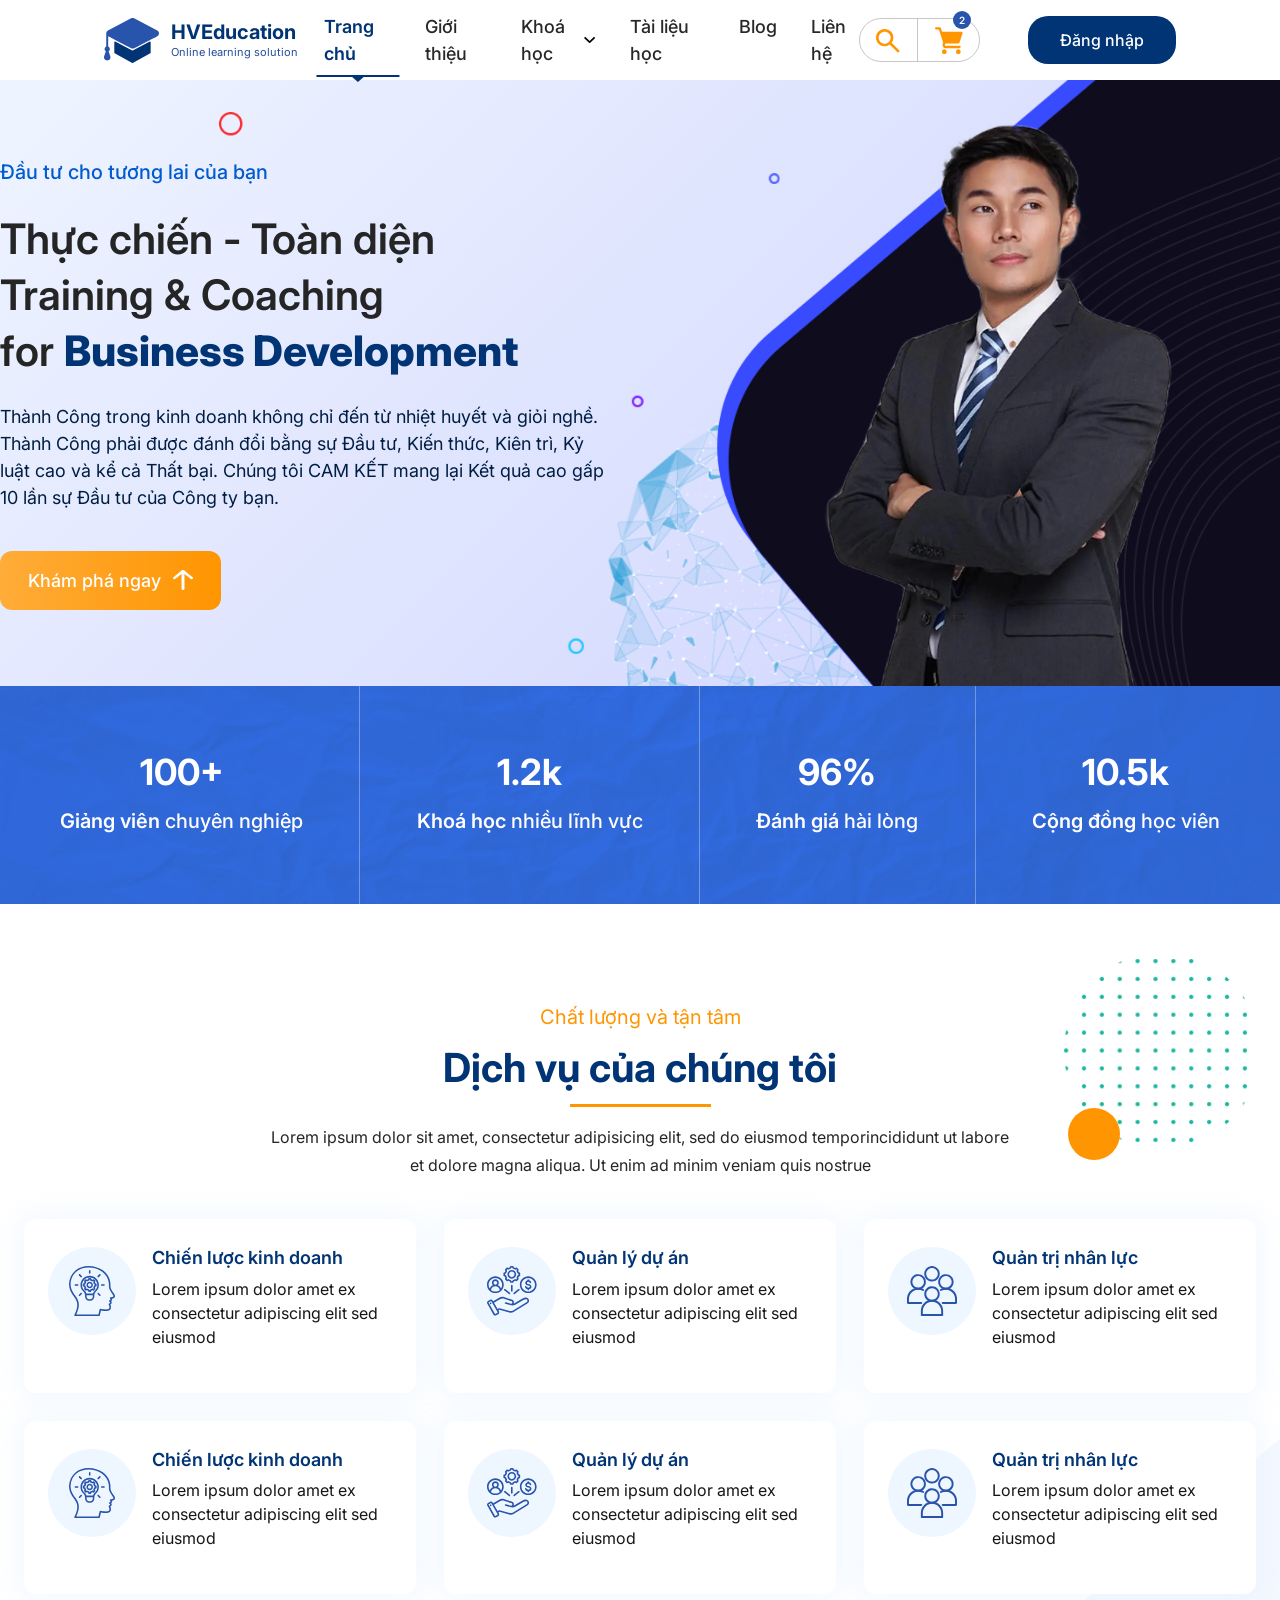
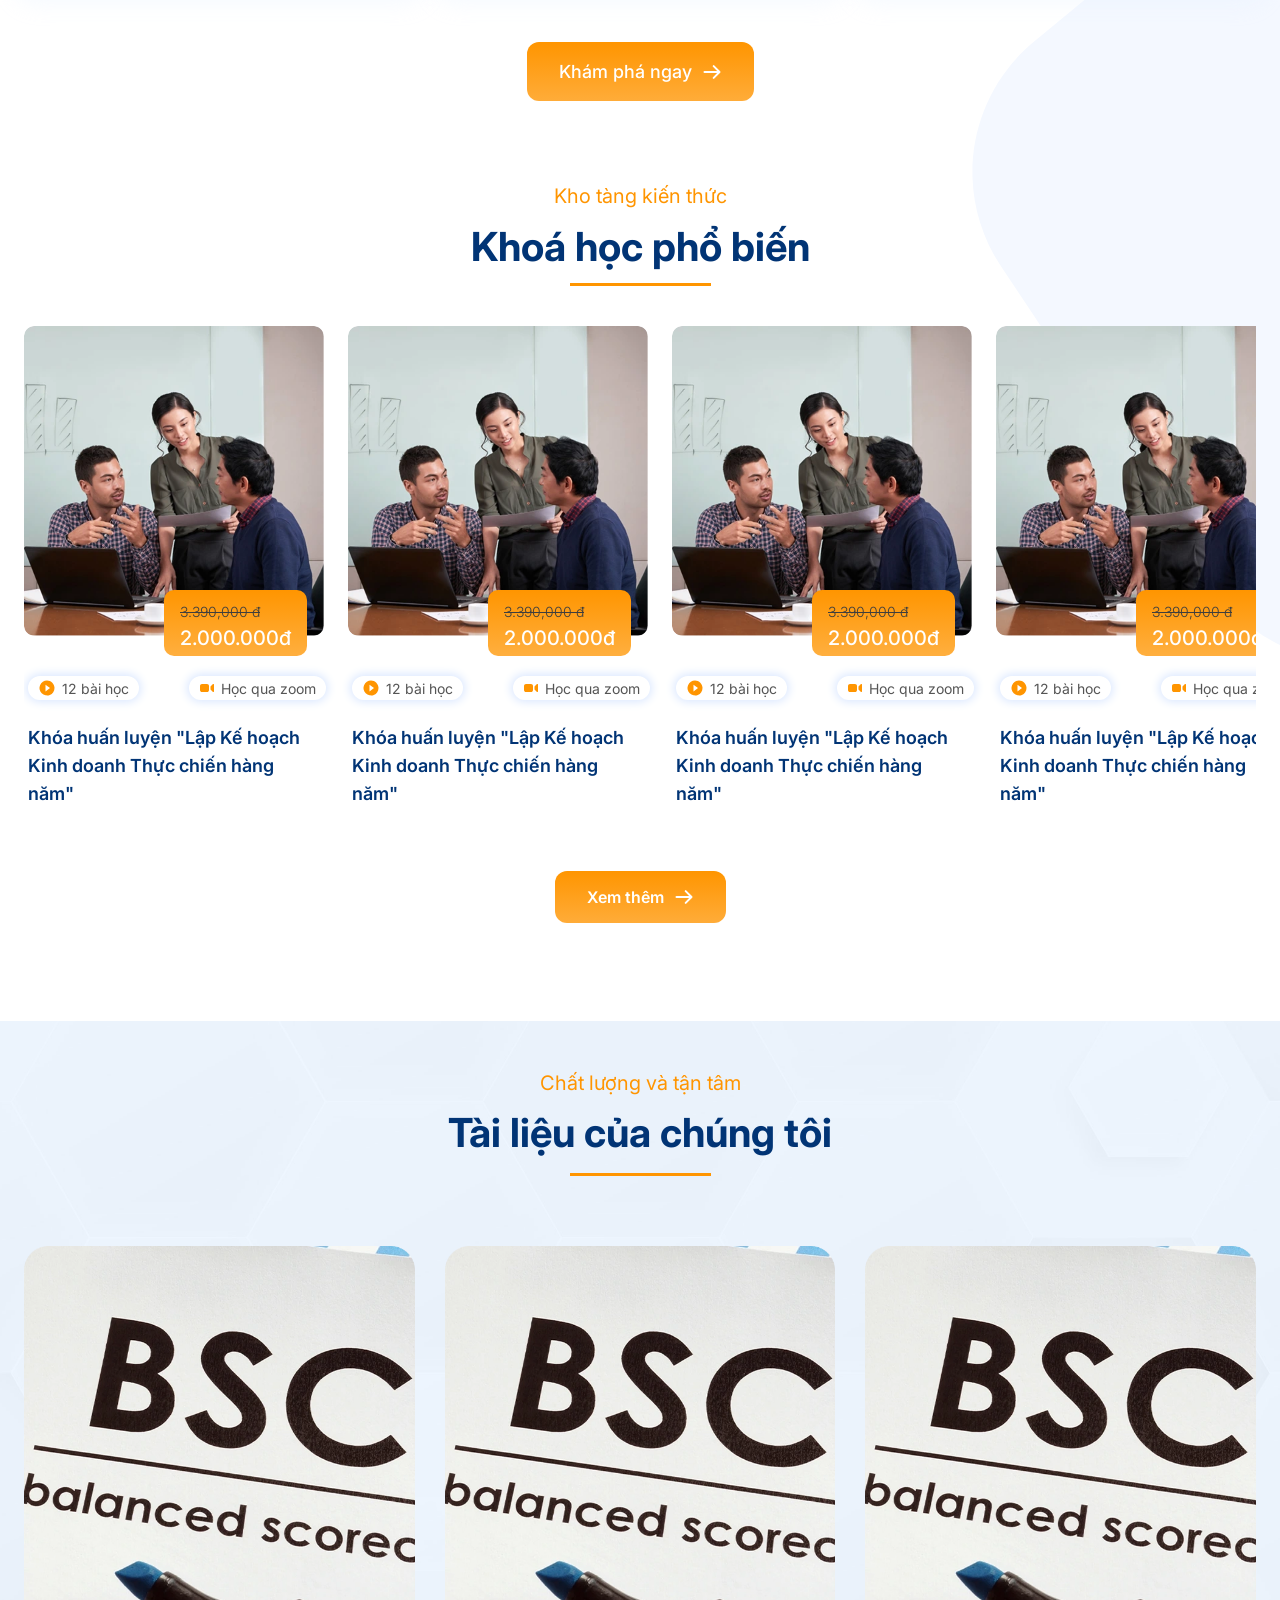
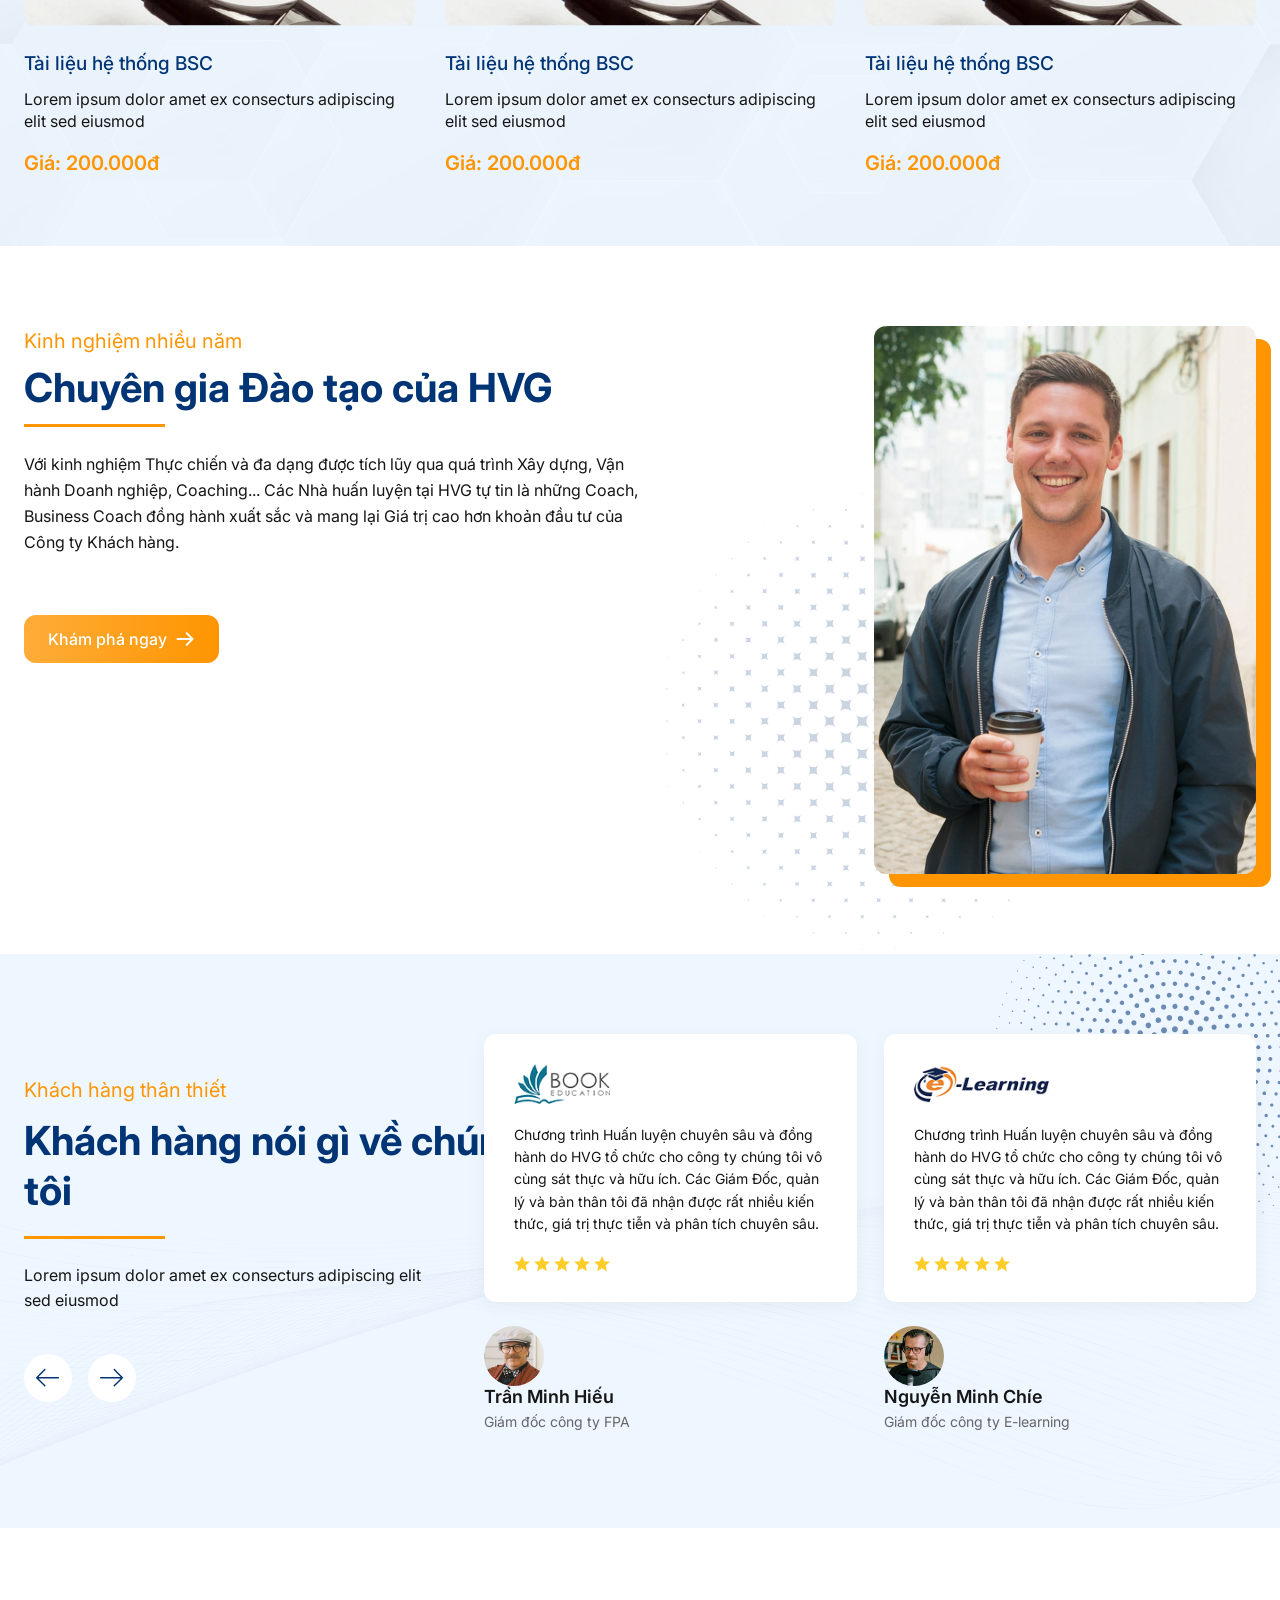
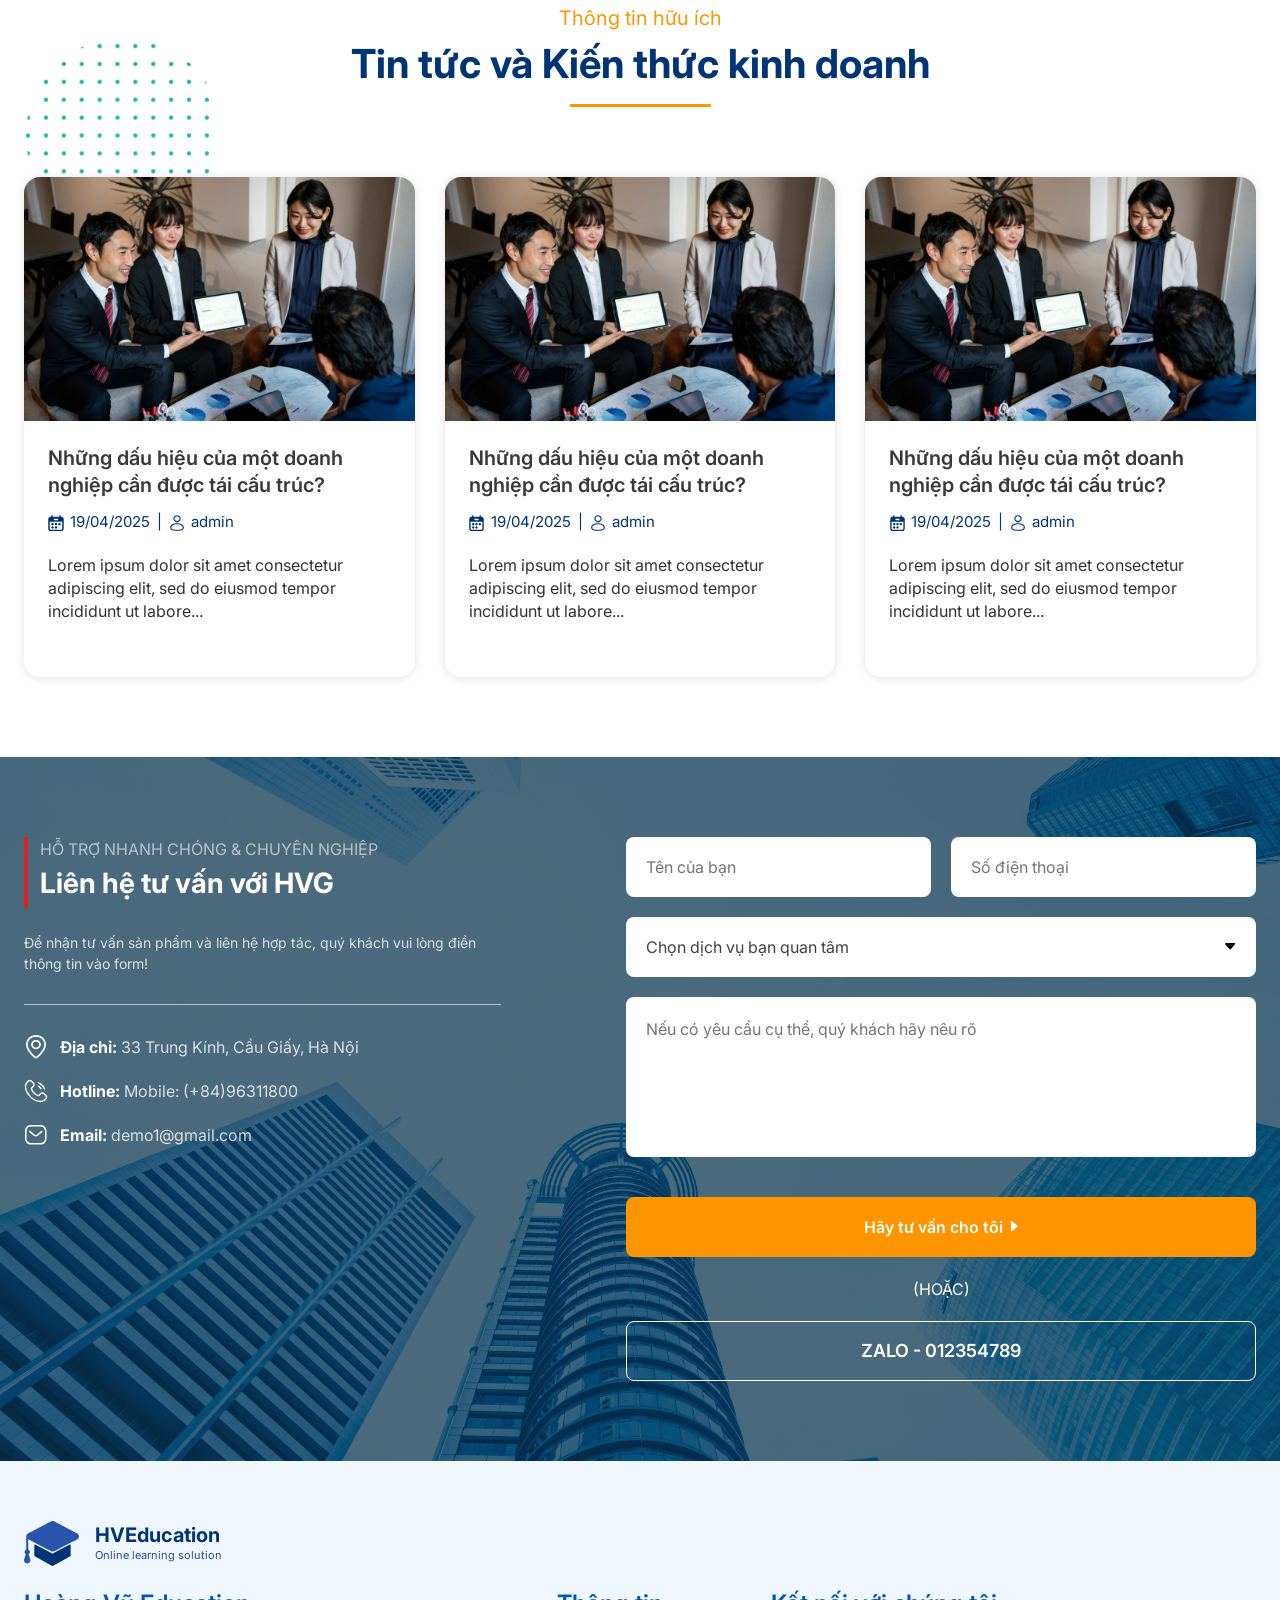
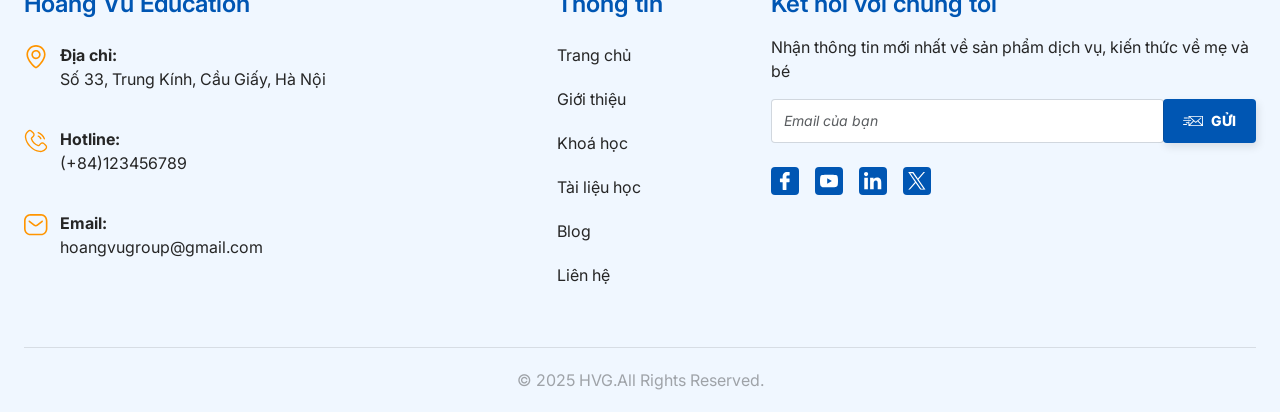
==== commit 37f9dd90: "update contact section" ====
--- a/index.html
+++ b/index.html
@@ -22,6 +22,7 @@
     <link rel="stylesheet" href="styles/testimonials.css">
     <link rel="stylesheet" href="styles/footer.css">
     <link rel="stylesheet" href="styles/information.css">
+    <link rel="stylesheet" href="styles/contact.css">
 
     <!-- jQuery CDN (dùng để load component) -->
     <script src="https://code.jquery.com/jquery-3.7.1.min.js"></script>
@@ -627,6 +628,77 @@
 
     </main>
 
+        <!-- Contact Section -->
+        <section class="contact-section">
+            <div class="container-xxl px-4">
+                <div class="contact-container">
+                    
+                    <!-- Left Column -->
+                    <div class="contact-left">
+                        <div class="contact-header">
+                            <div class="contact-header-border"></div>
+                            <div class="contact-header-text">
+                                <p class="contact-subtitle">Hỗ Trợ Nhanh Chóng & Chuyên Nghiệp</p>
+                                <h2 class="contact-title">Liên hệ tư vấn với HVG</h2>
+                            </div>
+                        </div>
+                        <p class="contact-desc">
+                            Để nhận tư vấn sản phẩm và liên hệ hợp tác, quý khách vui lòng điền thông tin vào form!
+                        </p>
+                        
+                        <div class="contact-divider"></div>
+                        
+                        <div class="contact-info">
+                            <div class="contact-info-item">
+                                <div class="contact-info-icon">
+                                    <img src="assets/location.svg" alt="Địa chỉ">
+                                </div>
+                                <span><strong>Địa chỉ:</strong> 33 Trung Kính, Cầu Giấy, Hà Nội</span>
+                            </div>
+                            <div class="contact-info-item">
+                                <div class="contact-info-icon">
+                                    <img src="assets/phone.svg" alt="Hotline">
+                                </div>
+                                <span><strong>Hotline:</strong> Mobile: (+84)96311800</span>
+                            </div>
+                            <div class="contact-info-item">
+                                <div class="contact-info-icon">
+                                    <img src="assets/mail.svg" alt="Email">
+                                </div>
+                                <span><strong>Email:</strong> demo1@gmail.com</span>
+                            </div>
+                        </div>
+                    </div>
+
+                    <!-- Right Column -->
+                    <div class="contact-right">
+                        <form class="contact-form">
+                            <div class="contact-form-row">
+                                <input type="text" class="contact-input" placeholder="Tên của bạn">
+                                <input type="tel" class="contact-input" placeholder="Số điện thoại">
+                            </div>
+                            <select class="contact-select">
+                                <option value="" disabled selected>Chọn dịch vụ bạn quan tâm</option>
+                            </select>
+                            <textarea class="contact-textarea" placeholder="Nếu có yêu cầu cụ thể, quý khách hãy nêu rõ"></textarea>
+                            
+                            <div class="contact-form-actions">
+                                <button type="button" class="contact-btn contact-btn-primary">
+                                    Hãy tư vấn cho tôi
+                                    <img src="assets/smallarrow.svg" alt="arrow" style="margin-left: 8px;">
+                                </button>
+                                <span class="contact-or">(HOẶC)</span>
+                                <button type="button" class="contact-btn contact-btn-outline">
+                                    ZALO - 012354789
+                                </button>
+                            </div>
+                        </form>
+                    </div>
+
+                </div>
+            </div>
+        </section>
+
     <!-- Footer Placeholder -->
     <div id="footer-placeholder"></div>
 
--- a/styles/contact.css
+++ b/styles/contact.css
@@ -0,0 +1,221 @@
+.contact-section {
+    position: relative;
+    padding: 80px 0;
+    color: #fff;
+    overflow: hidden;
+}
+
+.contact-section::before {
+    content: '';
+    position: absolute;
+    inset: 0;
+    background: url('../assets/skyscraper.png') center/cover no-repeat;
+    z-index: -2;
+}
+
+.contact-section::after {
+    content: '';
+    position: absolute;
+    inset: 0;
+    background: rgba(7, 51, 75, 0.72);
+    z-index: -1;
+}
+
+.contact-container {
+    display: flex;
+    flex-wrap: wrap;
+    align-items: flex-start;
+    justify-content: space-between;
+    gap: 40px;
+}
+
+.contact-left {
+    flex: 1;
+    min-width: 320px;
+    max-width: 477px;
+}
+
+.contact-header {
+    display: flex;
+    gap: 12px;
+    margin-bottom: 24px;
+}
+
+.contact-header-border {
+    width: 4px;
+    background-color: #DD2021;
+    flex-shrink: 0;
+}
+
+.contact-header-text p {
+    margin: 0;
+}
+
+.contact-subtitle {
+    font-size: 16px;
+    color: rgba(255, 255, 255, 0.6);
+    text-transform: uppercase;
+    margin-bottom: 6px !important;
+}
+
+.contact-title {
+    font-size: 28px;
+    font-weight: 700;
+    color: #fff;
+}
+
+.contact-desc {
+    font-size: 14px;
+    color: rgba(255, 255, 255, 0.8);
+    line-height: 1.5;
+    margin-bottom: 30px;
+}
+
+.contact-divider {
+    height: 1px;
+    background-color: rgba(255, 255, 255, 0.6);
+    margin-bottom: 30px;
+}
+
+.contact-info {
+    display: flex;
+    flex-direction: column;
+    gap: 20px;
+}
+
+.contact-info-item {
+    display: flex;
+    align-items: center;
+    gap: 12px;
+    font-size: 16px;
+    color: rgba(255, 255, 255, 0.8);
+}
+
+.contact-info-item strong {
+    color: #fff;
+    font-weight: 700;
+}
+
+.contact-info-icon {
+    width: 24px;
+    height: 24px;
+    flex-shrink: 0;
+    display: flex;
+    align-items: center;
+    justify-content: center;
+}
+
+.contact-info-icon img {
+    max-width: 100%;
+    max-height: 100%;
+    filter: brightness(0) invert(1);
+}
+
+.contact-right {
+    flex: 1;
+    min-width: 320px;
+    max-width: 630px;
+}
+
+.contact-form {
+    display: flex;
+    flex-direction: column;
+    gap: 20px;
+}
+
+.contact-form-row {
+    display: flex;
+    gap: 20px;
+}
+
+.contact-form-row > * {
+    flex: 1;
+}
+
+.contact-input,
+.contact-select,
+.contact-textarea {
+    width: 100%;
+    background: #fff;
+    border: none;
+    border-radius: 8px;
+    padding: 0 20px;
+    font-size: 16px;
+    color: rgba(38, 38, 38, 0.4);
+    outline: none;
+    font-family: inherit;
+}
+
+.contact-input,
+.contact-select {
+    height: 60px;
+}
+
+.contact-textarea {
+    height: 160px;
+    padding: 20px;
+    resize: none;
+}
+
+.contact-select {
+    color: rgba(42, 42, 42, 0.89);
+    appearance: none;
+    background-image: url('../assets/smallarrowdown.svg');
+    background-repeat: no-repeat;
+    background-position: right 20px center;
+    padding-right: 40px;
+}
+
+.contact-form-actions {
+    display: flex;
+    flex-direction: column;
+    align-items: center;
+    gap: 20px;
+    margin-top: 20px;
+}
+
+.contact-btn {
+    width: 100%;
+    height: 60px;
+    display: flex;
+    align-items: center;
+    justify-content: center;
+    border-radius: 8px;
+    font-size: 16px;
+    font-weight: 600;
+    text-decoration: none;
+    transition: 0.3s ease;
+    border: none;
+    cursor: pointer;
+}
+
+.contact-btn-primary {
+    background-color: #ff9500;
+    color: #fff;
+}
+
+.contact-btn-primary:hover {
+    background-color: #e68600;
+}
+
+.contact-btn-outline {
+    background-color: transparent;
+    border: 1px solid #fff;
+    color: #fff;
+    font-size: 18px;
+}
+
+.contact-btn-outline:hover {
+    background-color: rgba(255, 255, 255, 0.1);
+}
+
+.contact-or {
+    font-size: 16px;
+    color: #fff;
+}
+
+@media (max-width: 991px) {
+    .contact-form-row {
+        flex-direction: column;
+    }
+}
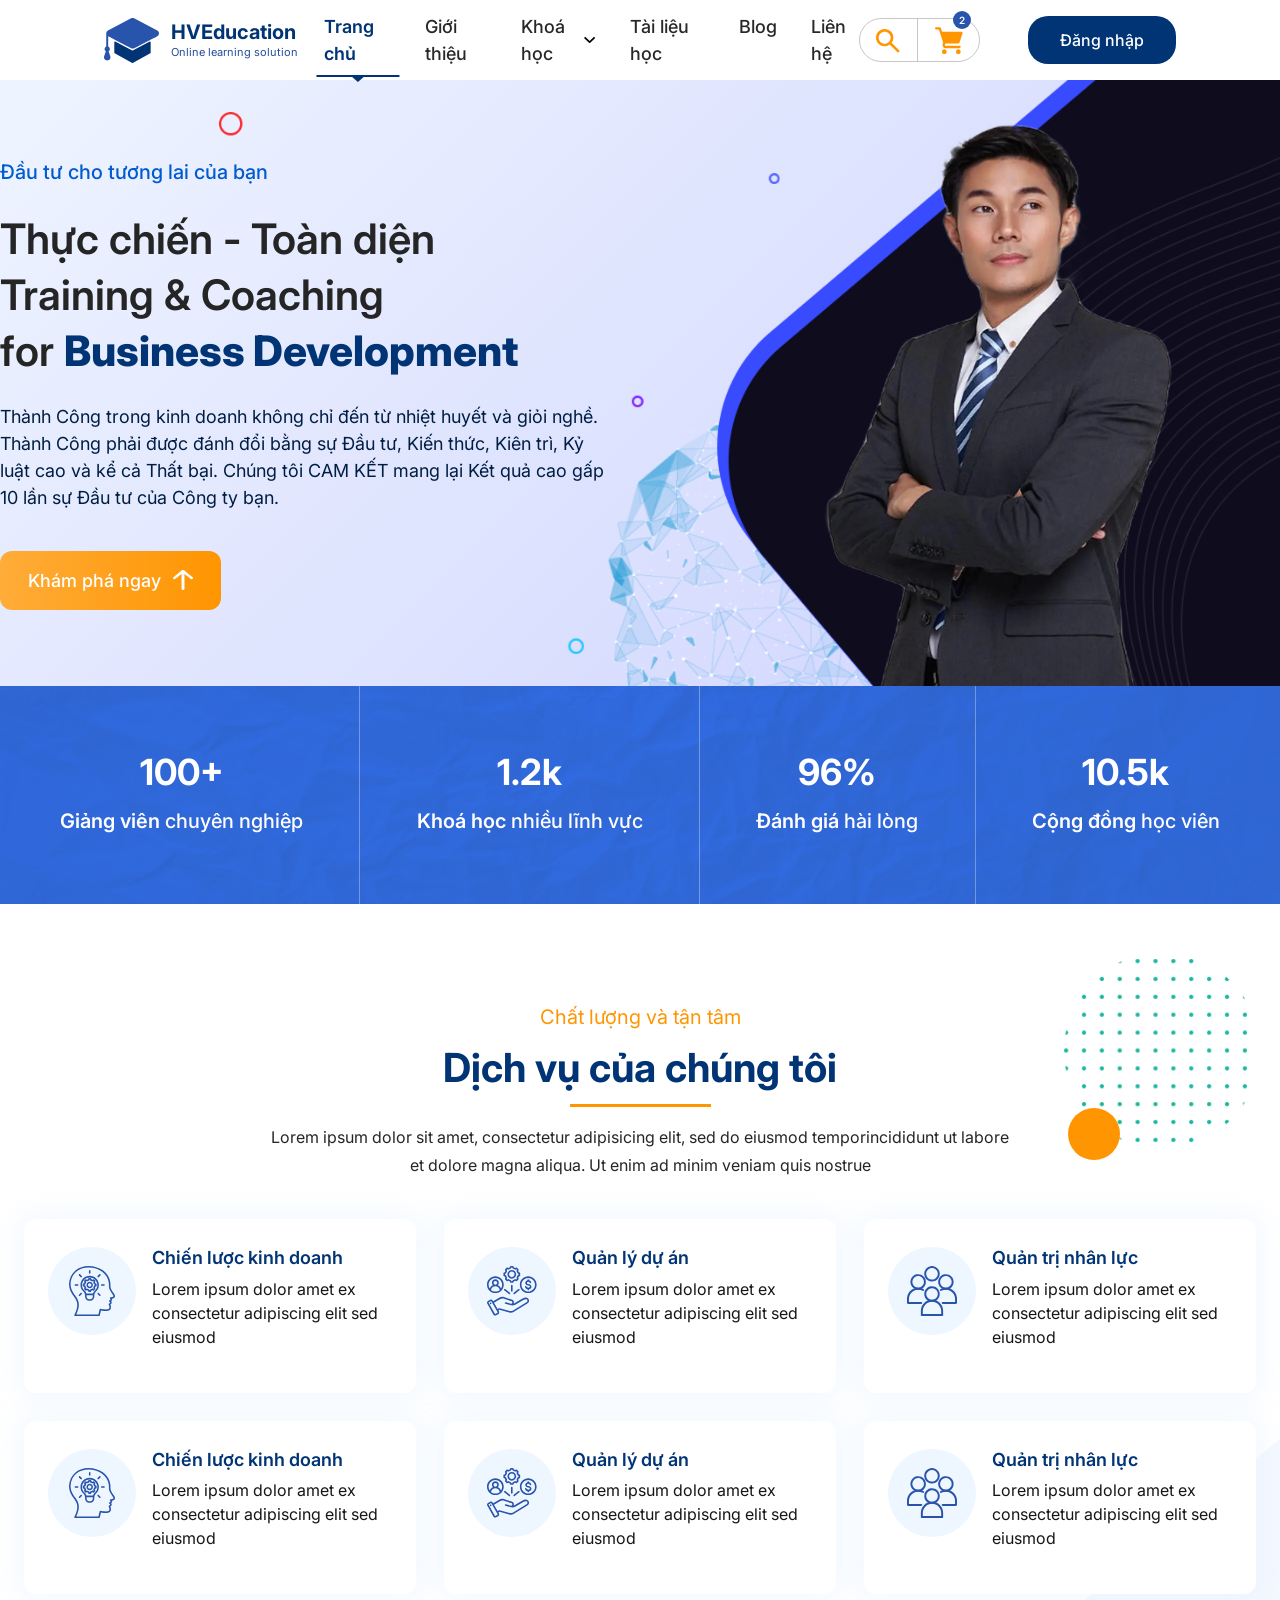
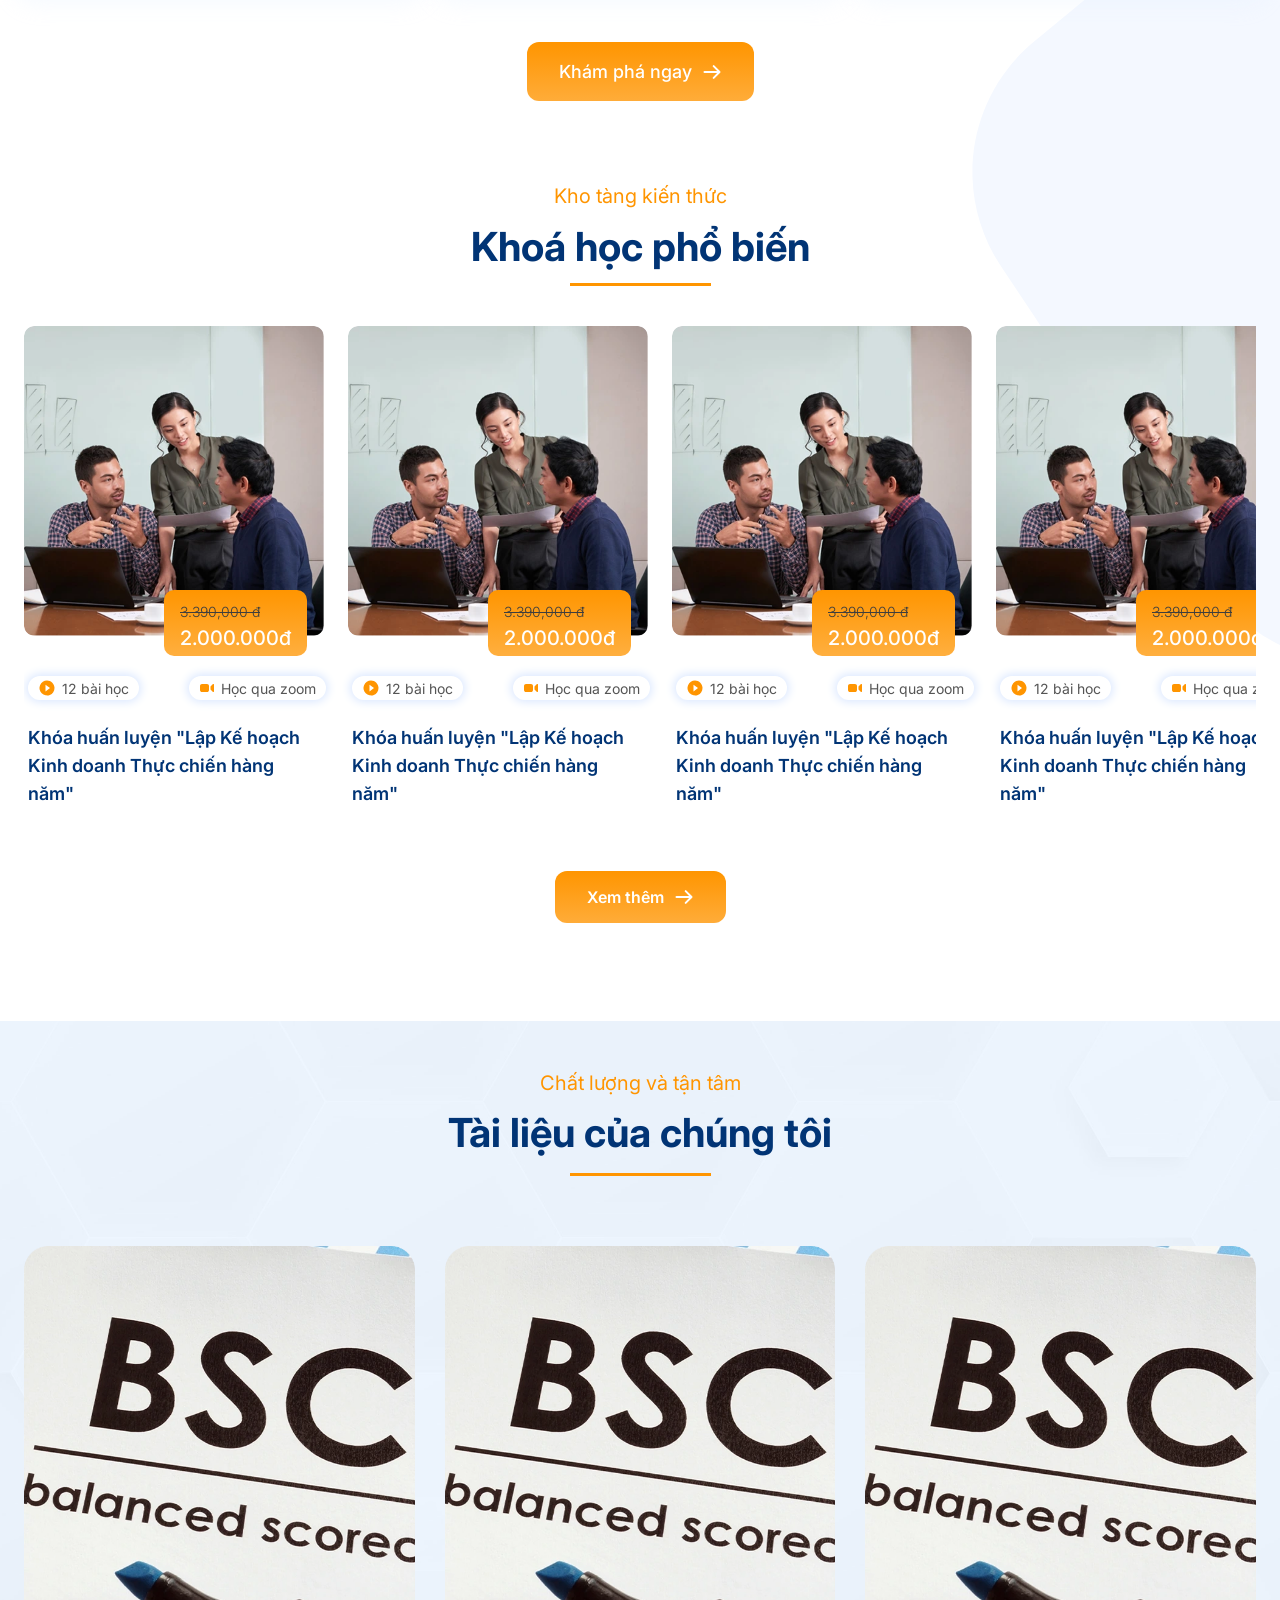
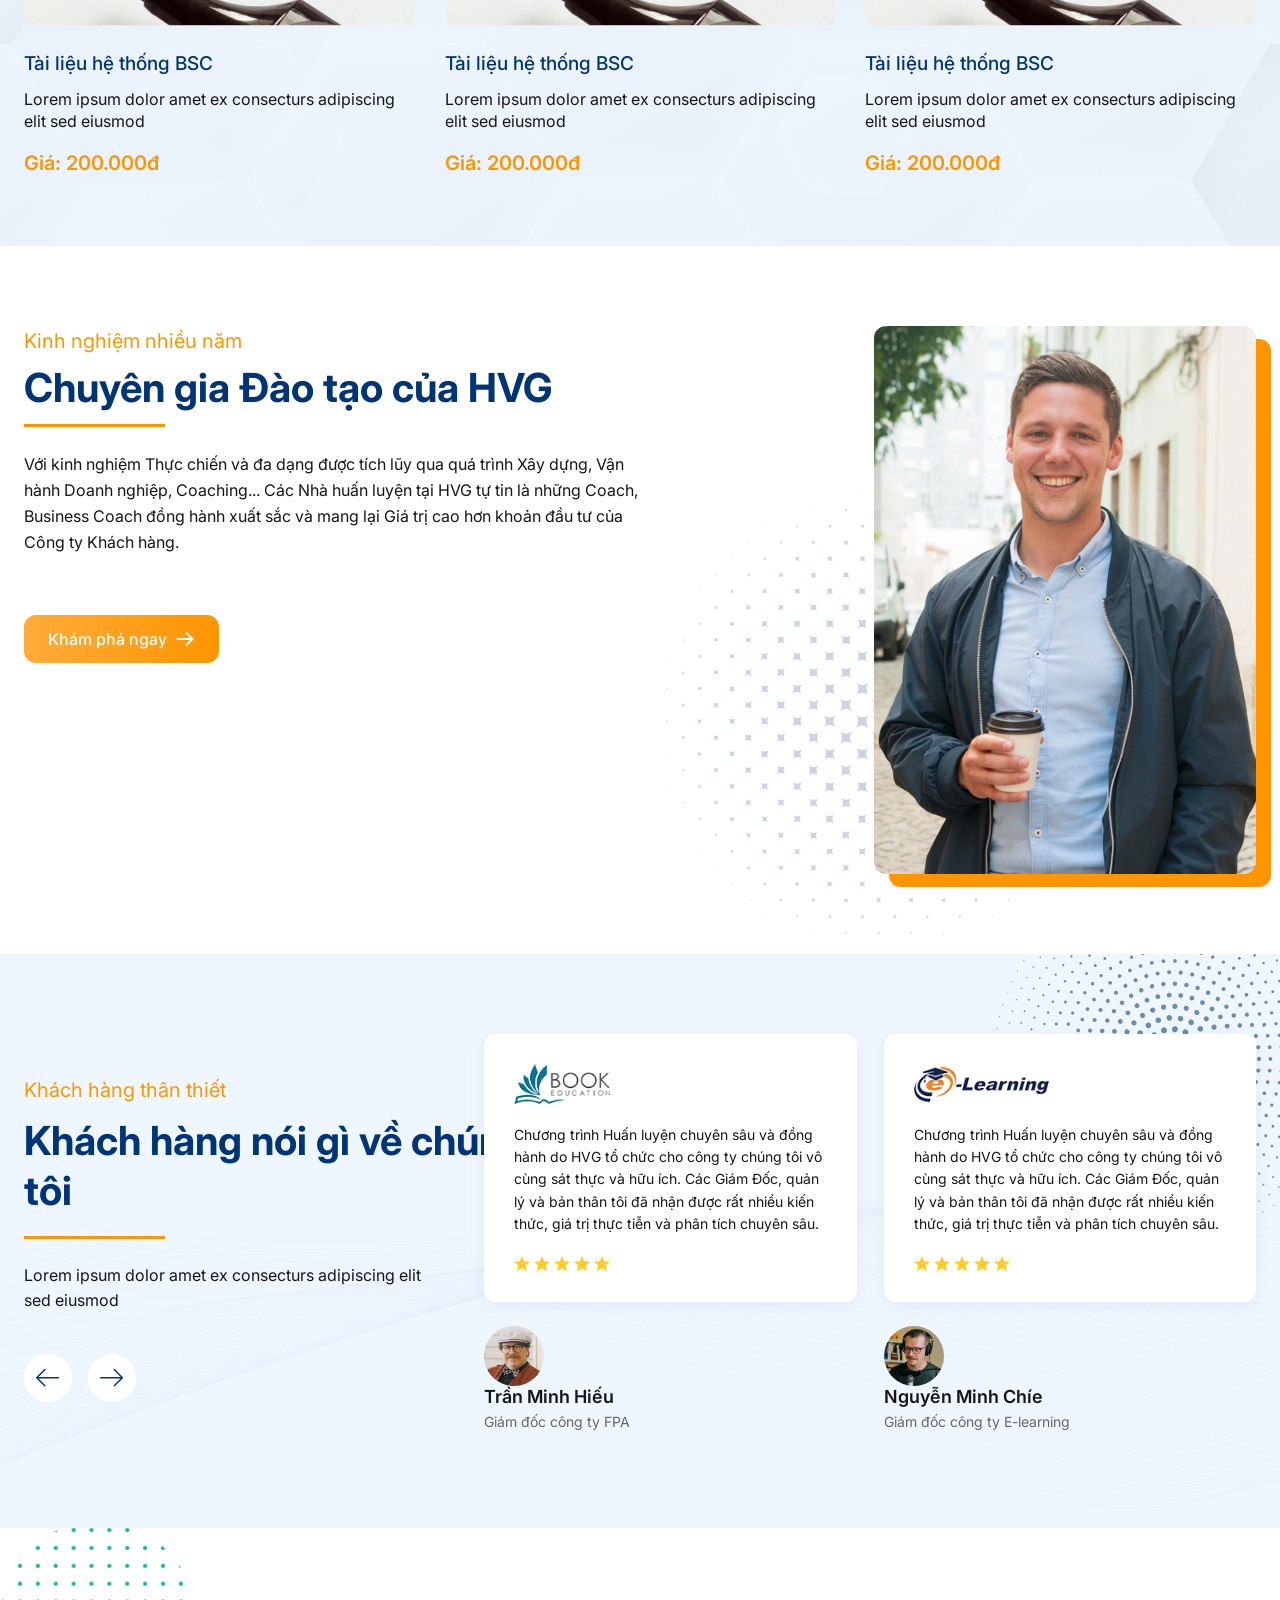
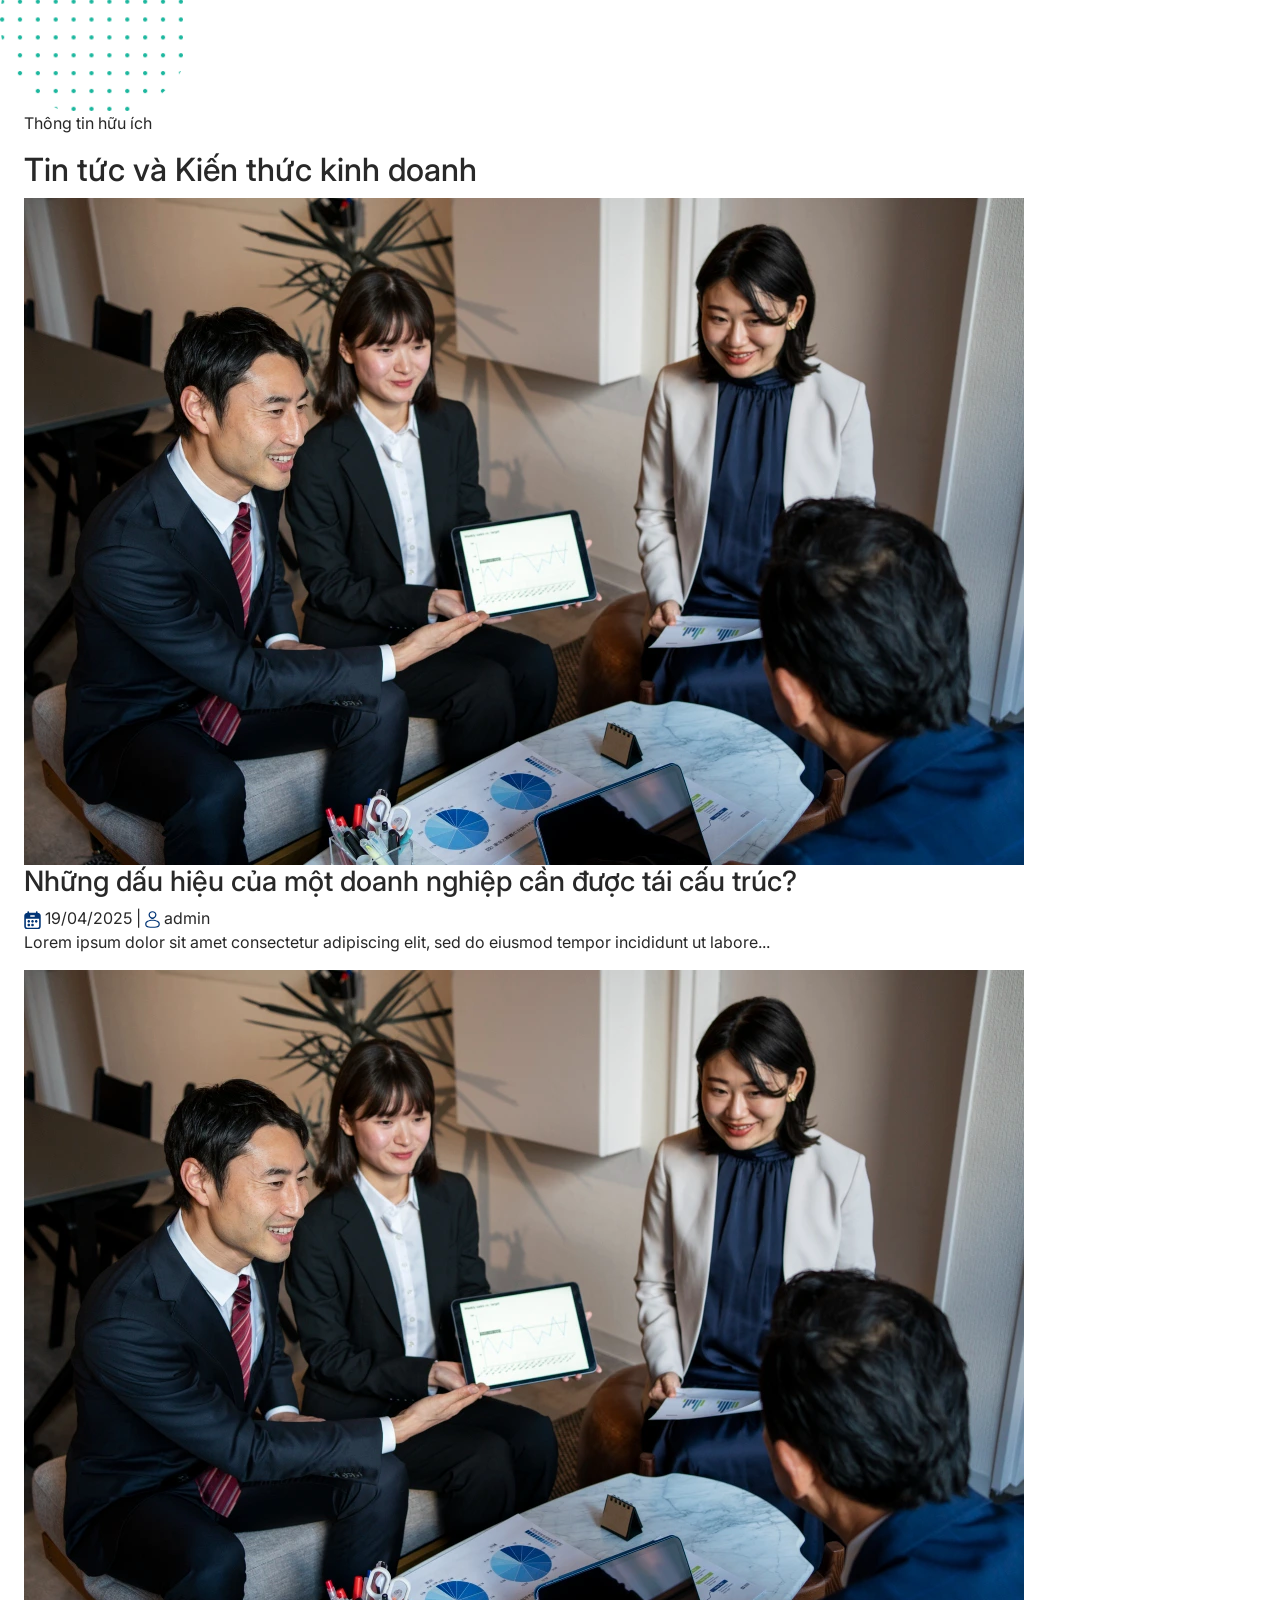
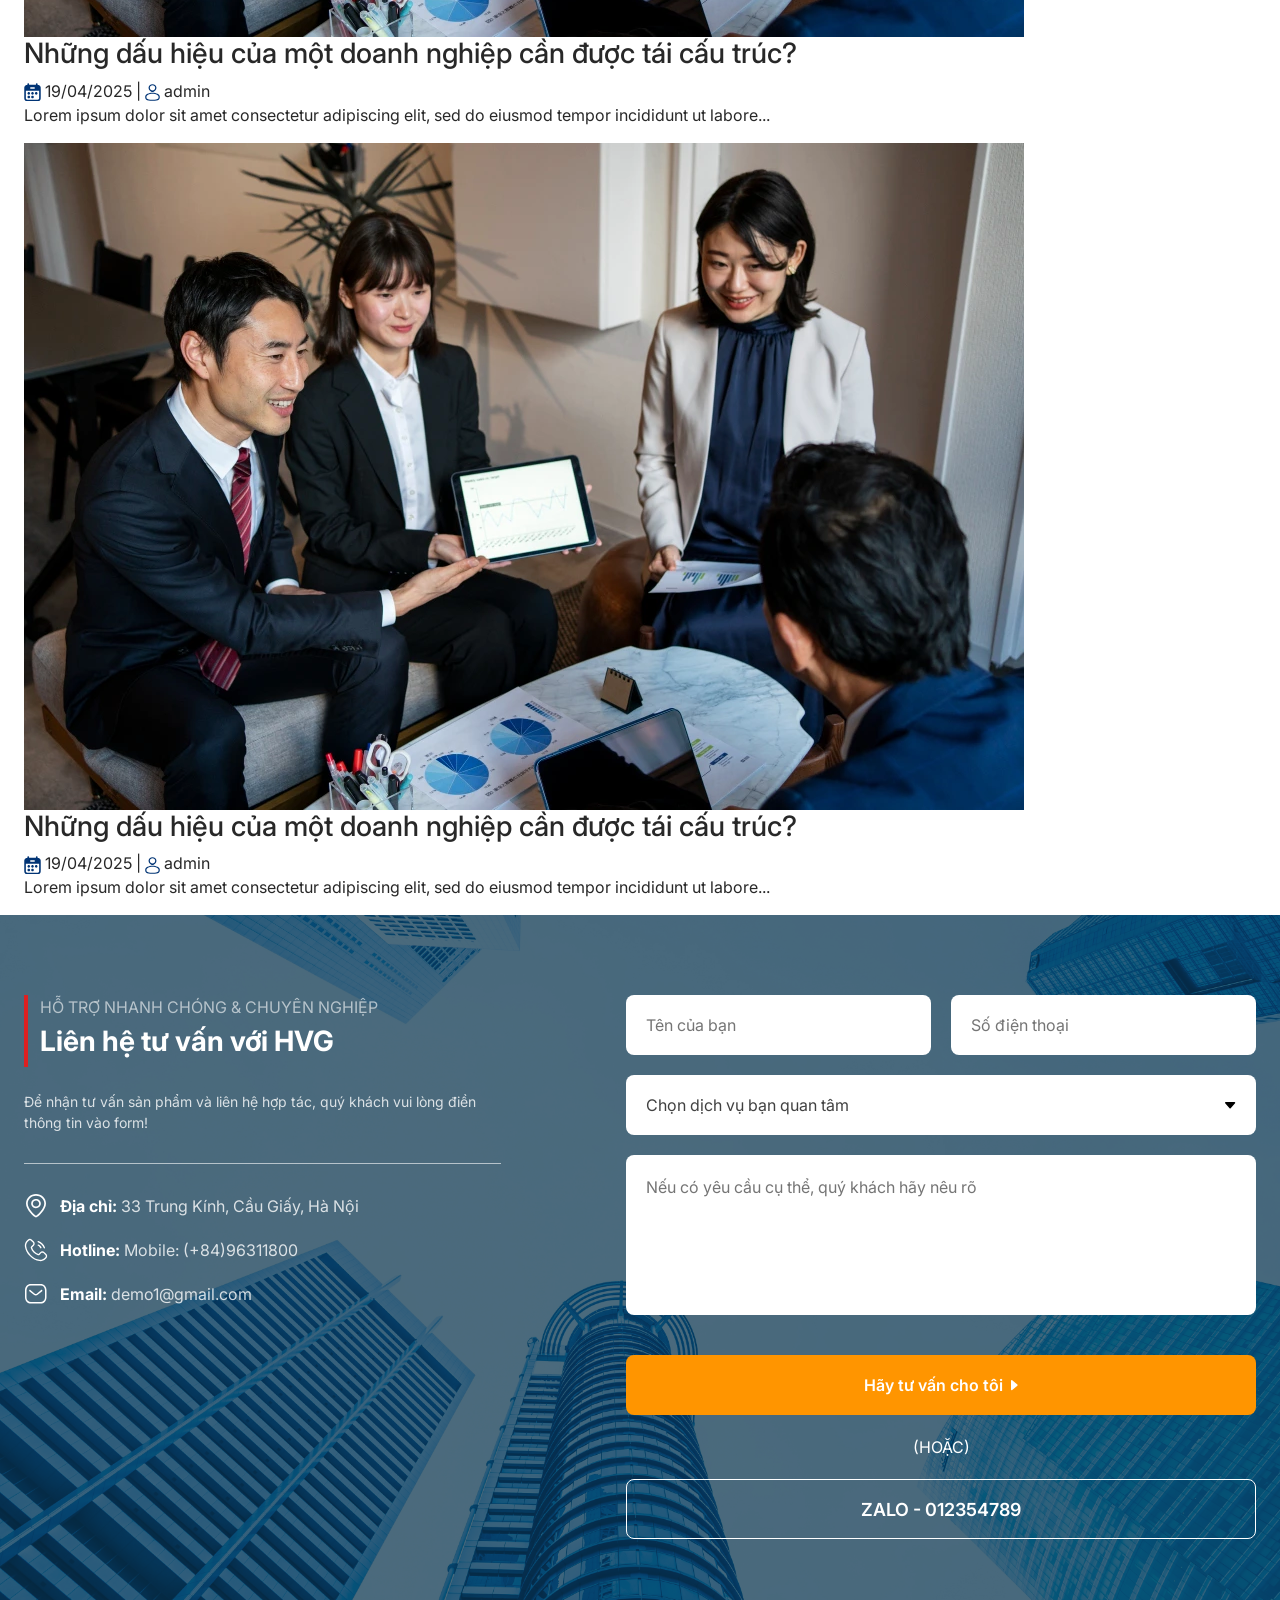
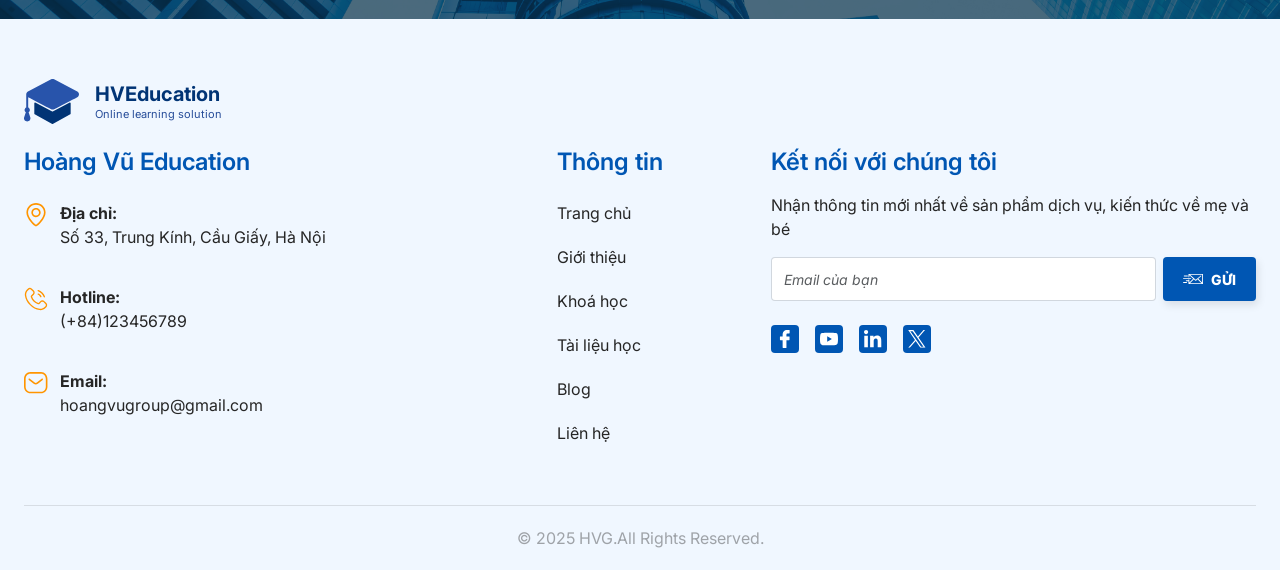
==== commit f6cc6c25: "finalizing desktop design for the web" ====
--- a/index.html
+++ b/index.html
@@ -6,6 +6,7 @@
     <meta name="viewport" content="width=device-width, initial-scale=1.0">
     <title>HVedu - Online learning solution</title>
     <meta name="description" content="HVedu - Nền tảng đào tạo Training & Coaching toàn diện cho doanh nghiệp">
+    <link rel="icon" type="image/svg" href="../assets/logo.svg">
 
     <!-- Bootstrap 5 CSS -->
     <link rel="stylesheet" href="https://cdn.jsdelivr.net/npm/bootstrap@5.3.3/dist/css/bootstrap.min.css">
@@ -21,7 +22,6 @@
     <link rel="stylesheet" href="styles/expert.css">
     <link rel="stylesheet" href="styles/testimonials.css">
     <link rel="stylesheet" href="styles/footer.css">
-    <link rel="stylesheet" href="styles/information.css">
     <link rel="stylesheet" href="styles/contact.css">
 
     <!-- jQuery CDN (dùng để load component) -->
--- a/styles/hero.css
+++ b/styles/hero.css
@@ -120,3 +120,133 @@
         display: none;
     }
 }
+
+/* About Hero Section (introduce.html) */
+.about-hero {
+    padding-top: 60px;
+    background-color: #fff;
+    overflow: hidden;
+}
+
+.about-decor {
+    position: absolute;
+    z-index: 0;
+    top: -24px;
+}
+
+.about-hero-images {
+    position: relative;
+    height: 500px;
+}
+
+.about-img-wrap-1 {
+    position: absolute;
+    top: 0;
+    left: 0;
+    width: 270px;
+    z-index: 2;
+}
+
+.about-img-wrap-2 {
+    position: absolute;
+    top: 0;
+    left: 280px;
+    width: 240px;
+    z-index: 1;
+}
+
+.about-stats-box {
+    margin-top: 30px;
+    background-color: #074faa;
+    padding: 24px;
+    border-radius: 0 50px 0 50px;
+    color: white;
+    text-align: center;
+}
+
+.stats-box-number {
+    font-size: 36px;
+    font-weight: 700;
+    margin-bottom: 5px;
+    line-height: 1;
+}
+
+.stats-box-text {
+    font-size: 16px;
+    margin: 0;
+}
+
+.about-hero-content{
+    position: relative;
+    top: -44px;
+    padding-left: 40px;
+}
+
+.about-tagline {
+    font-size: 20px;
+    color: #ff9500;
+    margin-bottom: 12px;
+    font-weight: 500;
+}
+
+.about-title {
+    font-size: 40px;
+    font-weight: 700;
+    color: #013475;
+    margin-bottom: 20px;
+}
+
+.about-divider {
+    width: 140px;
+    height: 2px;
+    background-color: #ff9500;
+    margin-bottom: 28px;
+}
+
+.about-description {
+    max-width: 750px;
+    font-size: 18px;
+    line-height: 28px;
+    color: #1F1F1F;
+    margin-bottom: 22px;
+    font-weight: 400;
+}
+
+.about-description-highlight {
+    color: #FF9500;
+    font-size: 18px;
+    line-height: 28px;
+    font-weight: 400;
+}
+
+.about-btn {
+    padding: 14px 32px;
+    border-radius: 8px;
+}
+
+/* Mobile adjustments for About Hero */
+@media (max-width: 991px) {
+    .about-hero {
+        padding: 60px 0;
+        text-align: center;
+    }
+    .about-hero-images {
+        height: auto;
+        margin-bottom: 50px;
+        display: flex;
+        flex-direction: column;
+        align-items: center;
+        gap: 20px;
+    }
+    .about-img-wrap-1, .about-img-wrap-2 {
+        position: static;
+        width: 100%;
+        max-width: 350px;
+    }
+    .about-divider {
+        margin: 0 auto 30px auto;
+    }
+    .about-hero-content {
+        padding-left: 0;
+    }
+}
--- a/styles/footer.css
+++ b/styles/footer.css
@@ -110,6 +110,10 @@
     height: 20px;
 }
 
+.input-group {
+    gap: 8px;
+}
+
 /* Social links */
 .social-links {
     display: flex;
--- a/styles/contact.css
+++ b/styles/contact.css
@@ -206,7 +206,7 @@
 }
 
 .contact-btn-outline:hover {
-    background-color: rgba(255, 255, 255, 0.1);
+    background-color: #007BC1;
 }
 
 .contact-or {
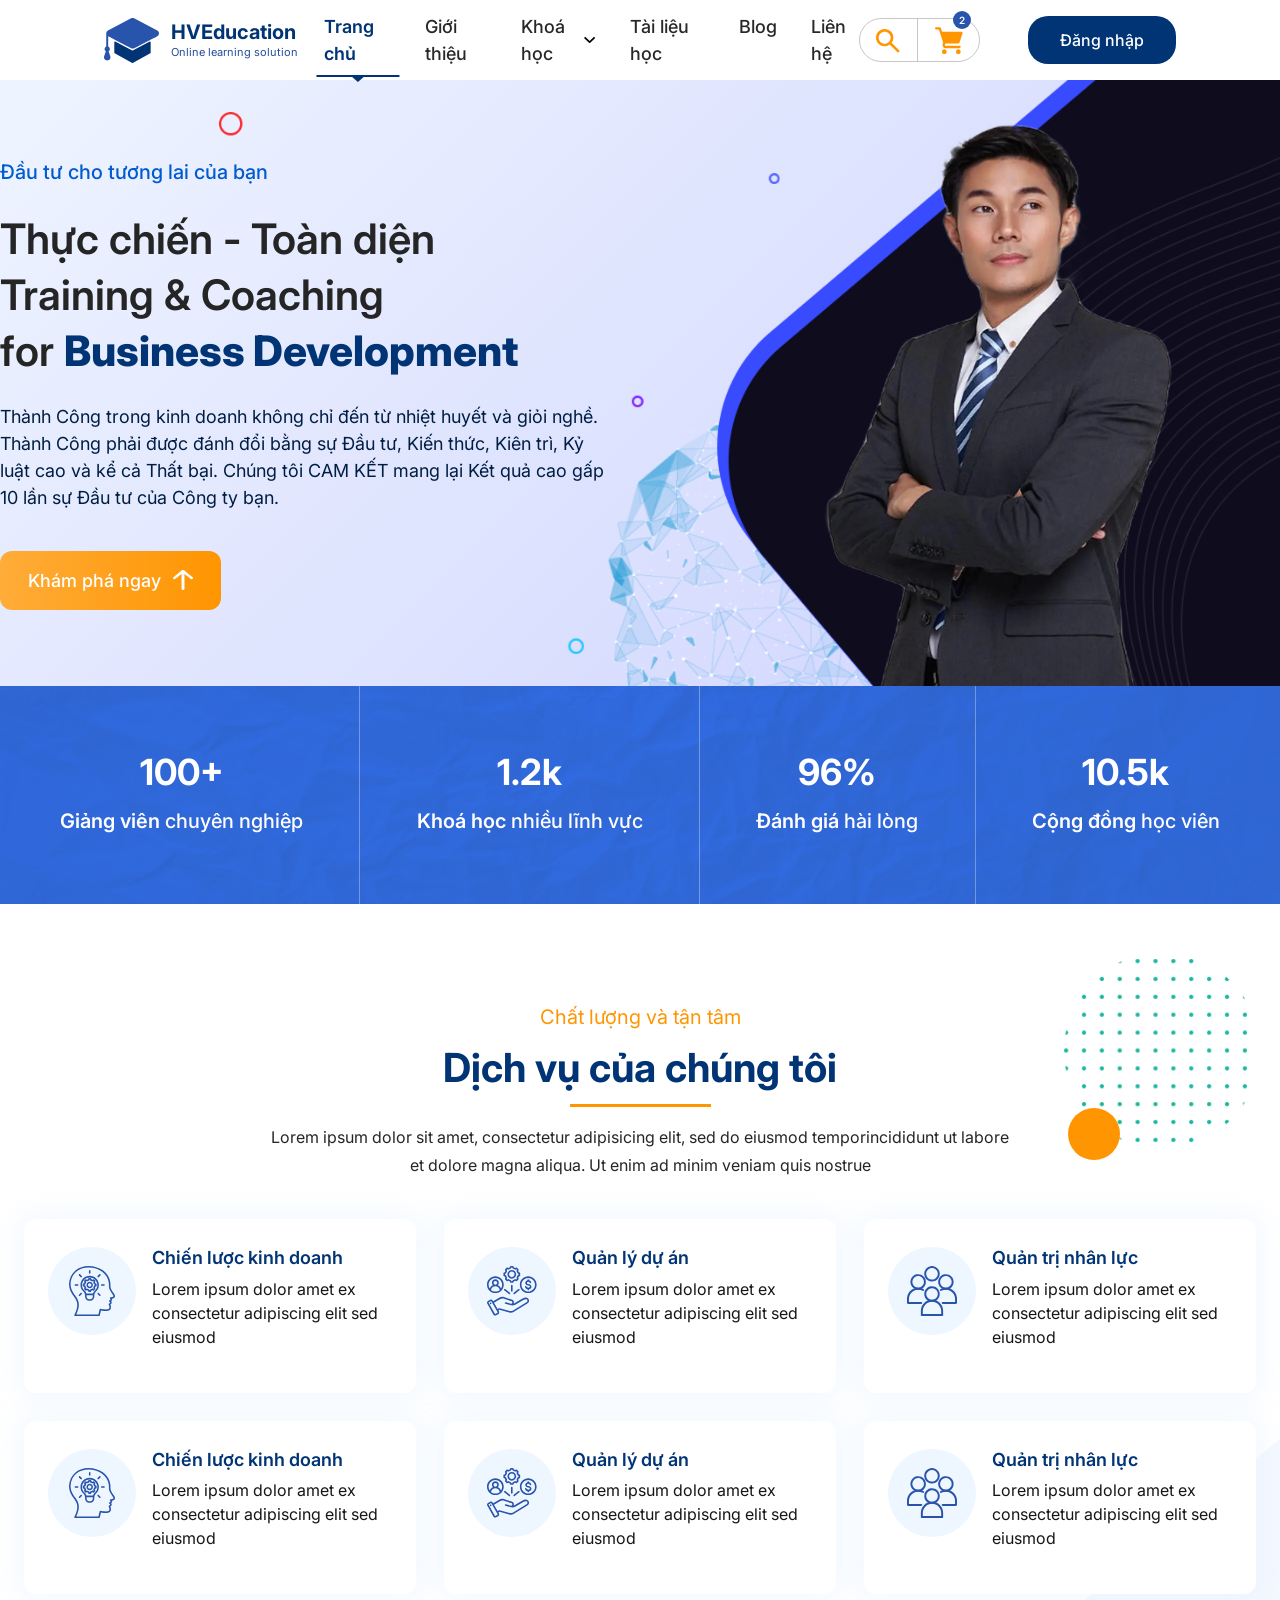
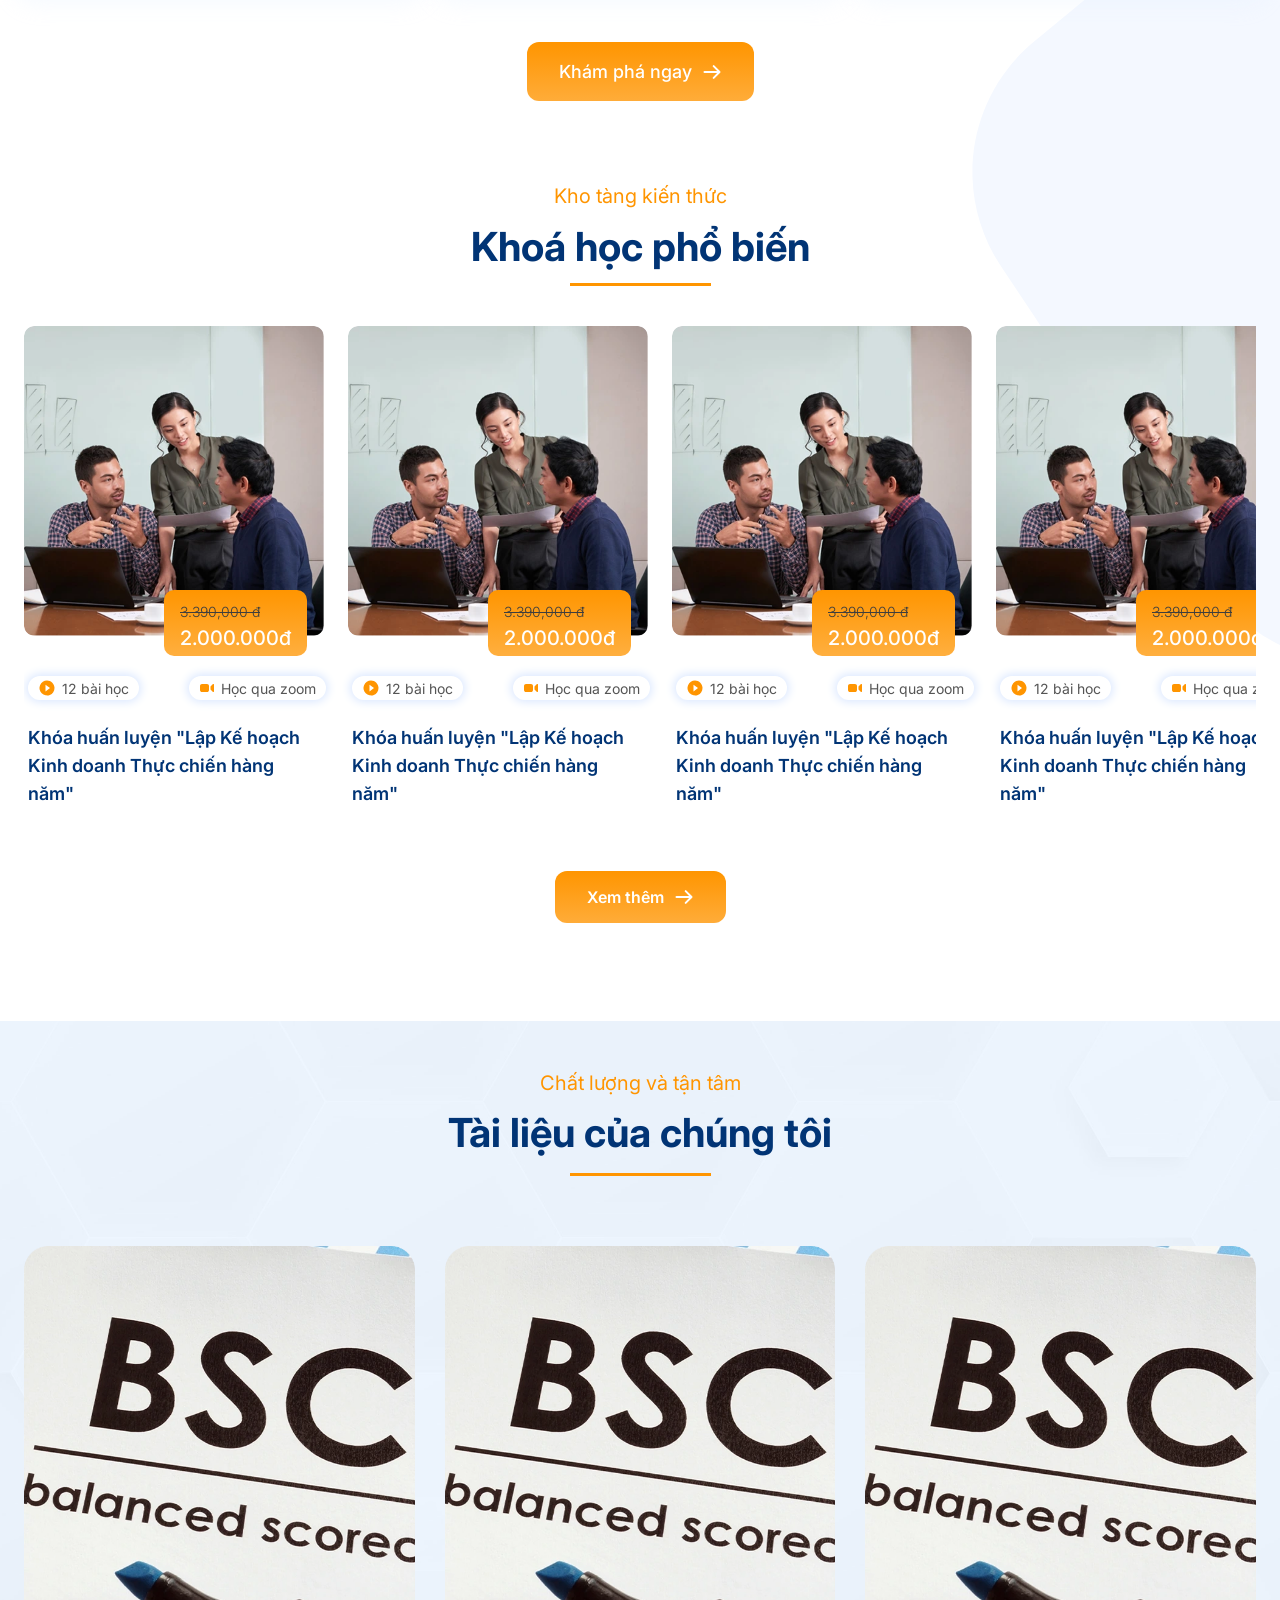
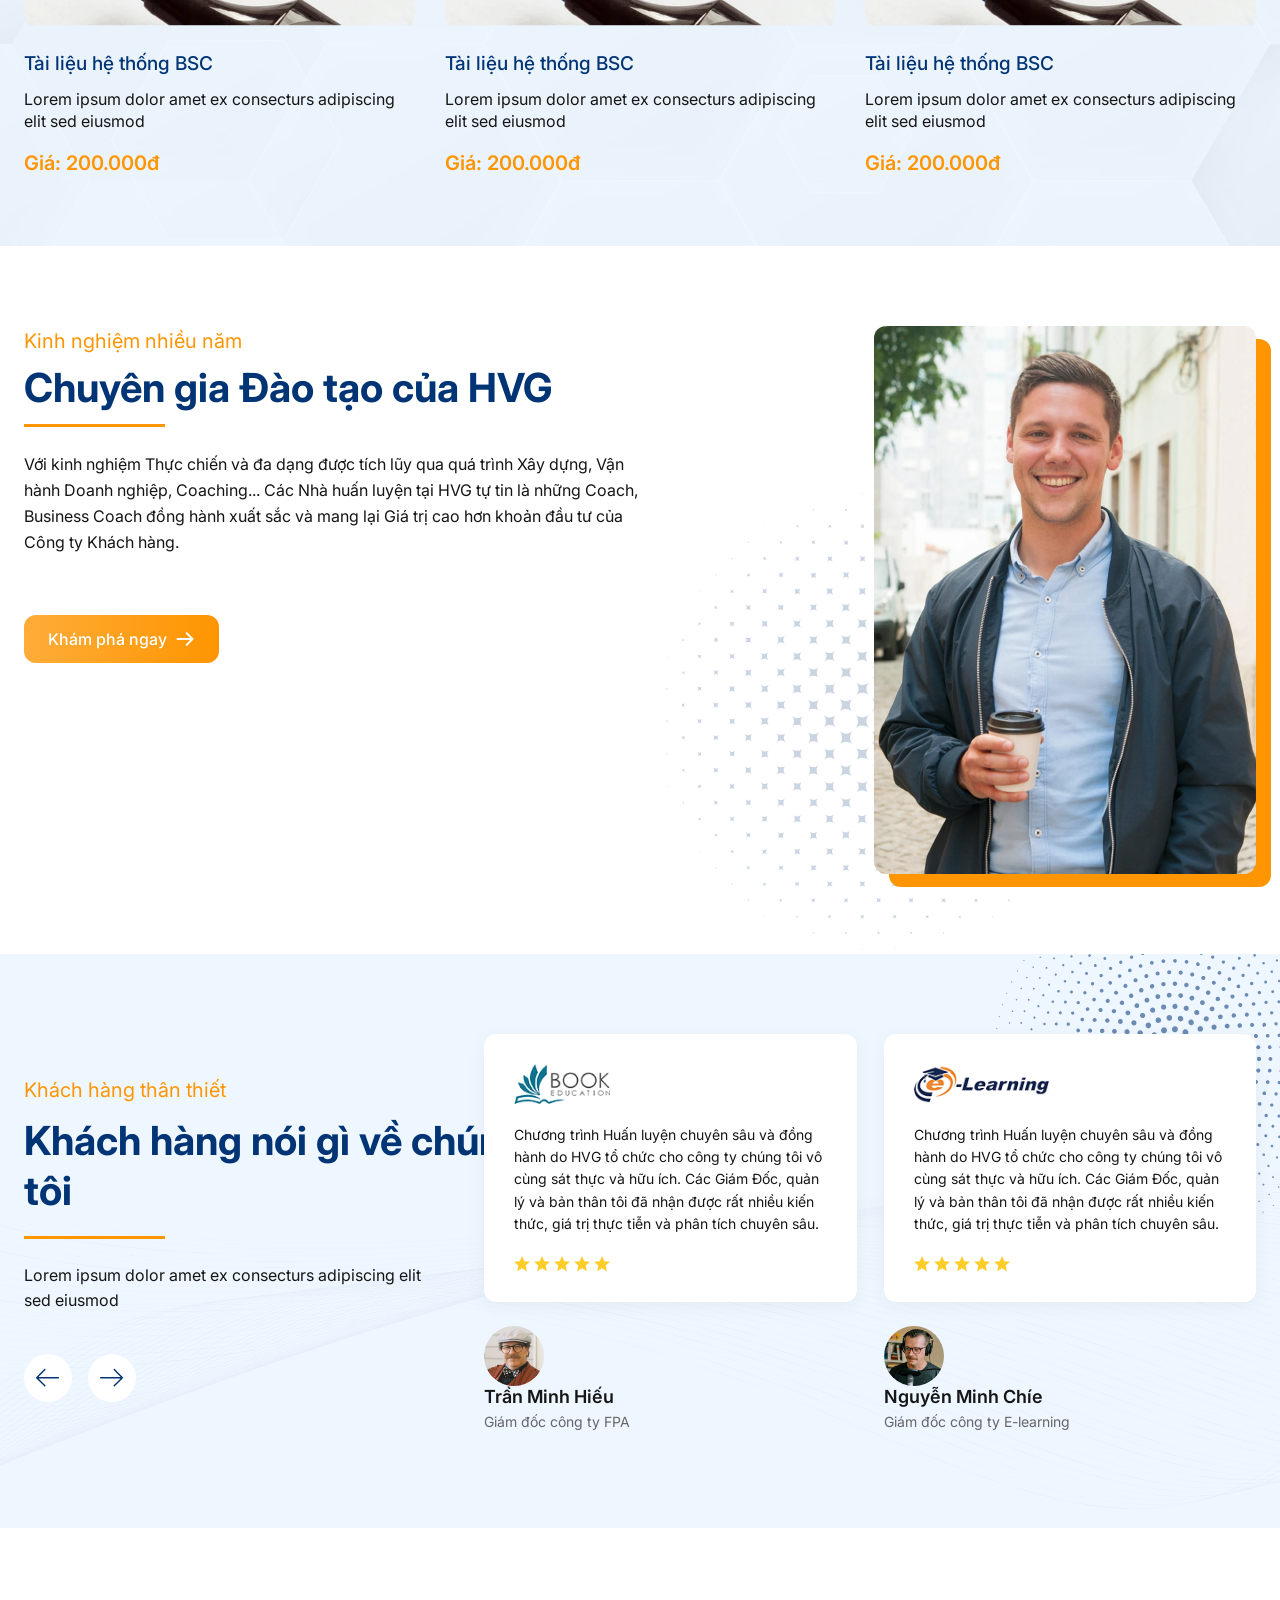
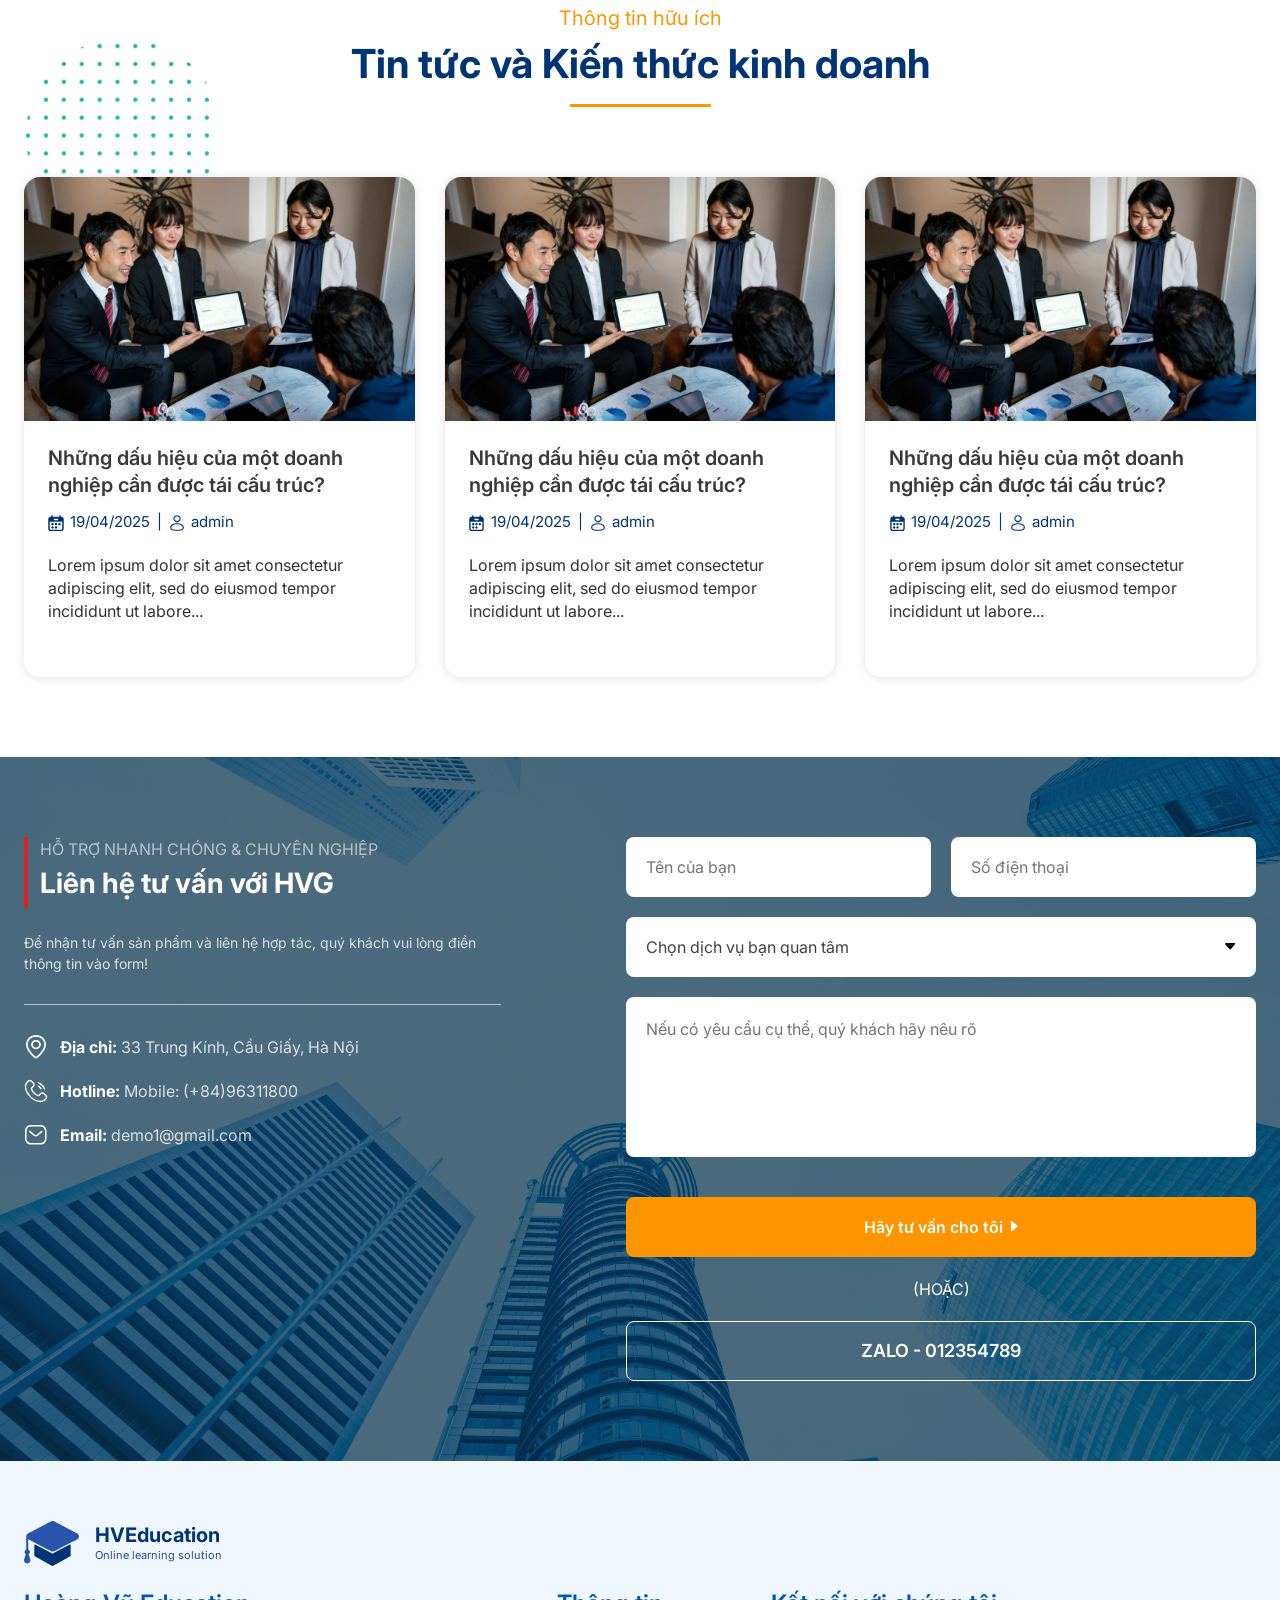
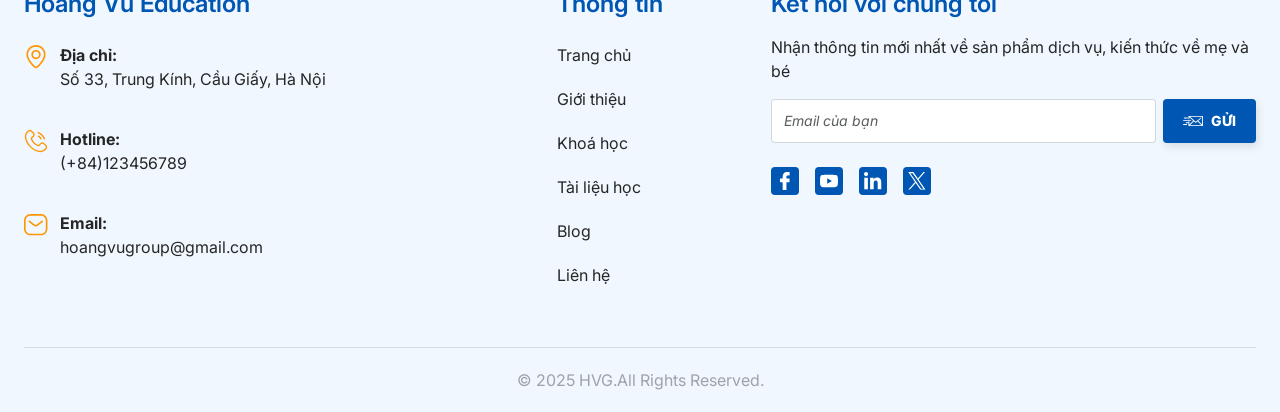
==== commit 782f793c: "fixing error missunderstood pushing" ====
--- a/index.html
+++ b/index.html
@@ -23,6 +23,7 @@
     <link rel="stylesheet" href="styles/testimonials.css">
     <link rel="stylesheet" href="styles/footer.css">
     <link rel="stylesheet" href="styles/contact.css">
+    <link rel="stylesheet" href="styles/information.css">
 
     <!-- jQuery CDN (dùng để load component) -->
     <script src="https://code.jquery.com/jquery-3.7.1.min.js"></script>
--- a/styles/information.css
+++ b/styles/information.css
@@ -0,0 +1,145 @@
+/* Information Section */
+.info-section {
+    padding: 80px 0;
+    position: relative;
+    background-color: #ffffff;
+    overflow: hidden;
+}
+
+.info-decor {
+    position: absolute;
+    left: 26px;
+    top: 116px;
+    z-index: 0;
+}
+
+.info-section .container-xxl {
+    position: relative;
+    z-index: 1;
+}
+
+.info-header {
+    margin-bottom: 50px;
+    display: flex;
+    flex-direction: column;
+    align-items: center;
+    text-align: center;
+}
+
+.info-tagline {
+    color: #FF9500;
+    font-size: 20px;
+    font-weight: 400;
+    line-height: 20px;
+    margin-bottom: 16px;
+}
+
+.info-title {
+    color: #013475;
+    font-size: 40px;
+    line-height: 40px;
+    font-weight: 700;
+    margin-bottom: 20px;
+}
+
+.info-title::after{
+    content: '';
+    display: block;
+    width: 141px;
+    height: 3px;
+    background-color: #FF9500;
+    margin: 20px auto 0;
+}
+
+
+.info-grid {
+    display: grid;
+    grid-template-columns: repeat(3, 1fr);
+    gap: 30px;
+}
+
+.info-card {
+    background-color: #ffffff;
+    border-radius: 16px;
+    overflow: hidden;
+    box-shadow: 0 1px 10px 0 rgba(0, 0, 0, 0.12);
+    display: flex;
+    flex-direction: column;
+    height: 100%;
+}
+
+.info-card-img {
+    width: 100%;
+    aspect-ratio: 16 / 10;
+    overflow: hidden;
+}
+
+.info-card-img img {
+    width: 100%;
+    height: 100%;
+    object-fit: cover;
+}
+
+.info-card-body {
+    padding: 24px;
+    display: flex;
+    flex-direction: column;
+    flex: 1;
+}
+
+.info-card-title {
+    color: #393939;
+    font-size: 20px;
+    font-weight: 600;
+    line-height: 27px;
+    margin-bottom: 12px;
+}
+
+.info-card-meta {
+    display: flex;
+    align-items: center;
+    gap: 7px;
+    margin-bottom: 20px;
+    color: #013475;
+    font-size: 15px;
+    font-weight: 400;
+}
+
+.info-meta-item {
+    display: flex;
+    align-items: center;
+    gap: 6px;
+}
+
+.info-meta-item img {
+    width: 16px;
+    height: 16px;
+    object-fit: contain;
+}
+
+.info-meta-divider {
+    color: #013475;
+}
+
+.info-card-desc {
+    color: #323232;
+    font-size: 16px;
+    line-height: 23px;
+    margin-bottom: 30px;
+}
+
+/* Responsive */
+@media (max-width: 991px) {
+    .info-grid {
+        grid-template-columns: repeat(2, 1fr);
+    }
+}
+
+@media (max-width: 767px) {
+    .info-grid {
+        grid-template-columns: 1fr;
+    }
+    .info-title {
+        font-size: 32px;
+    }
+}
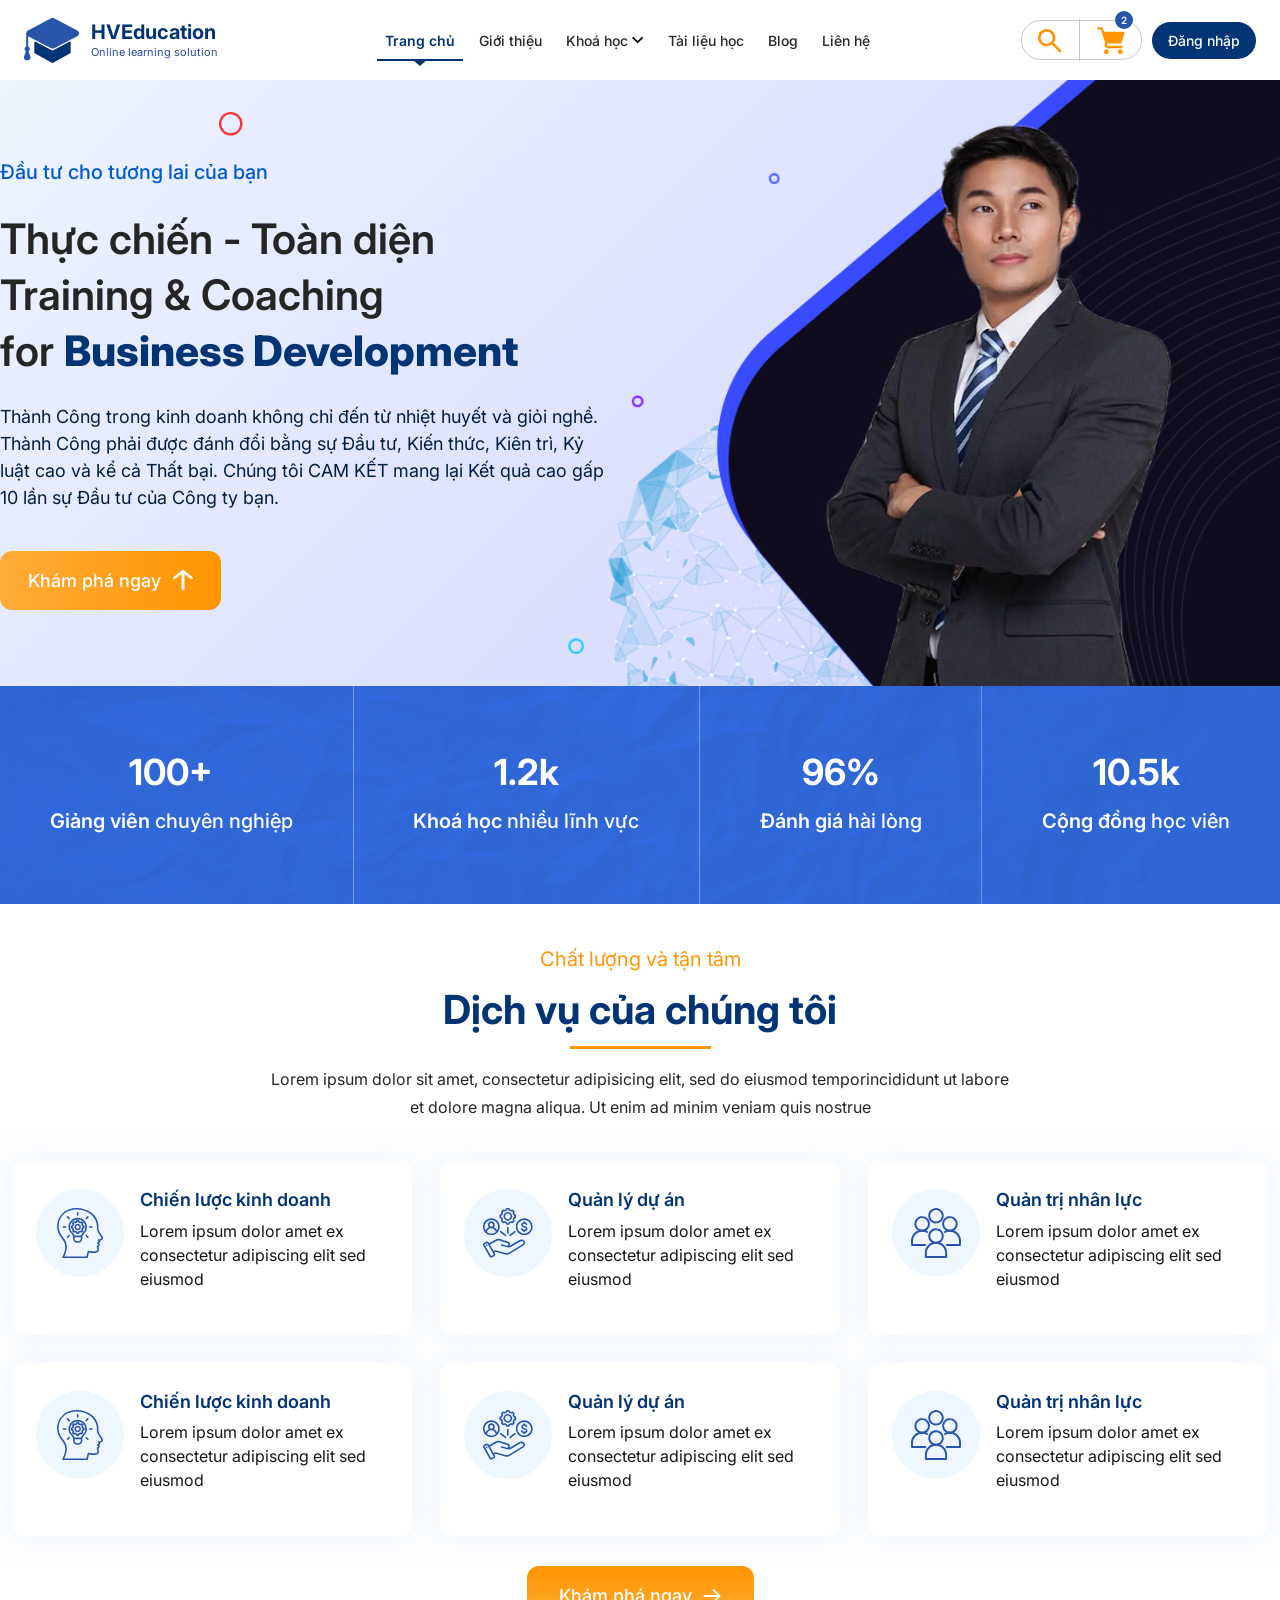
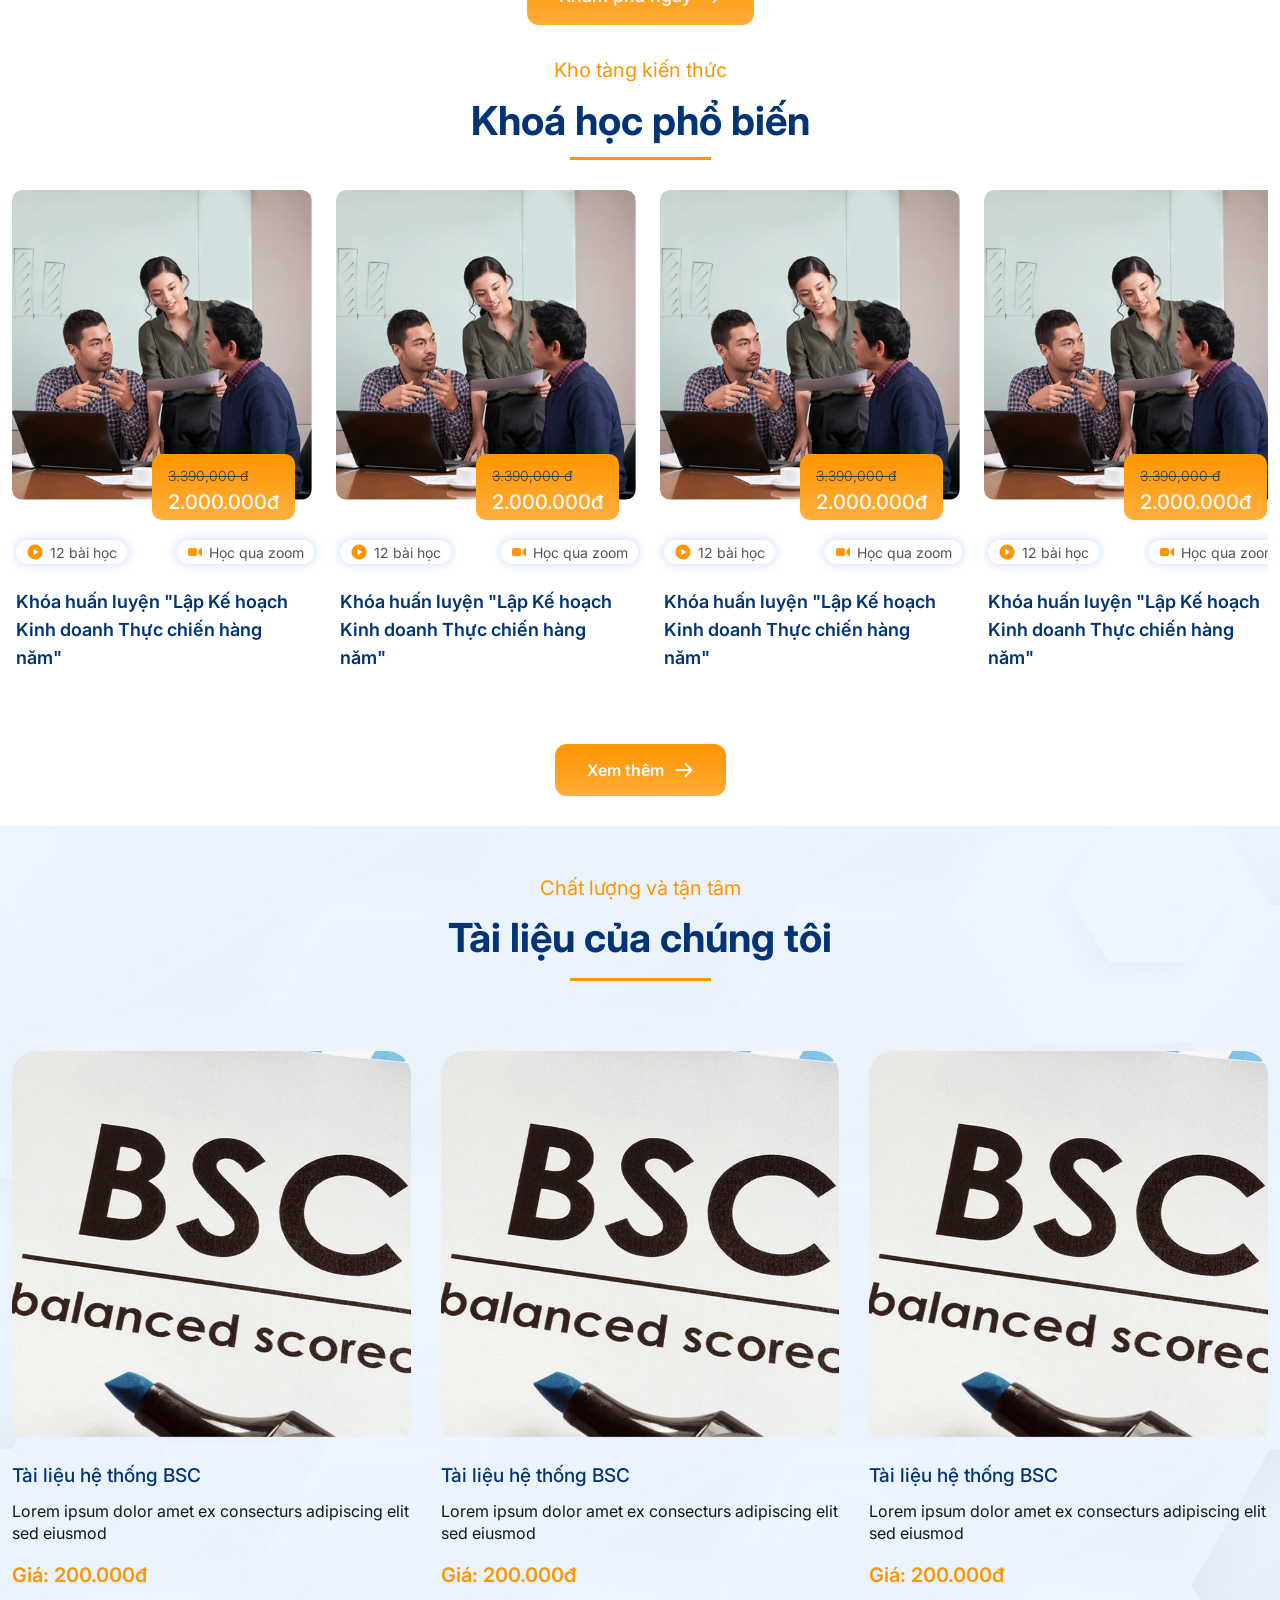
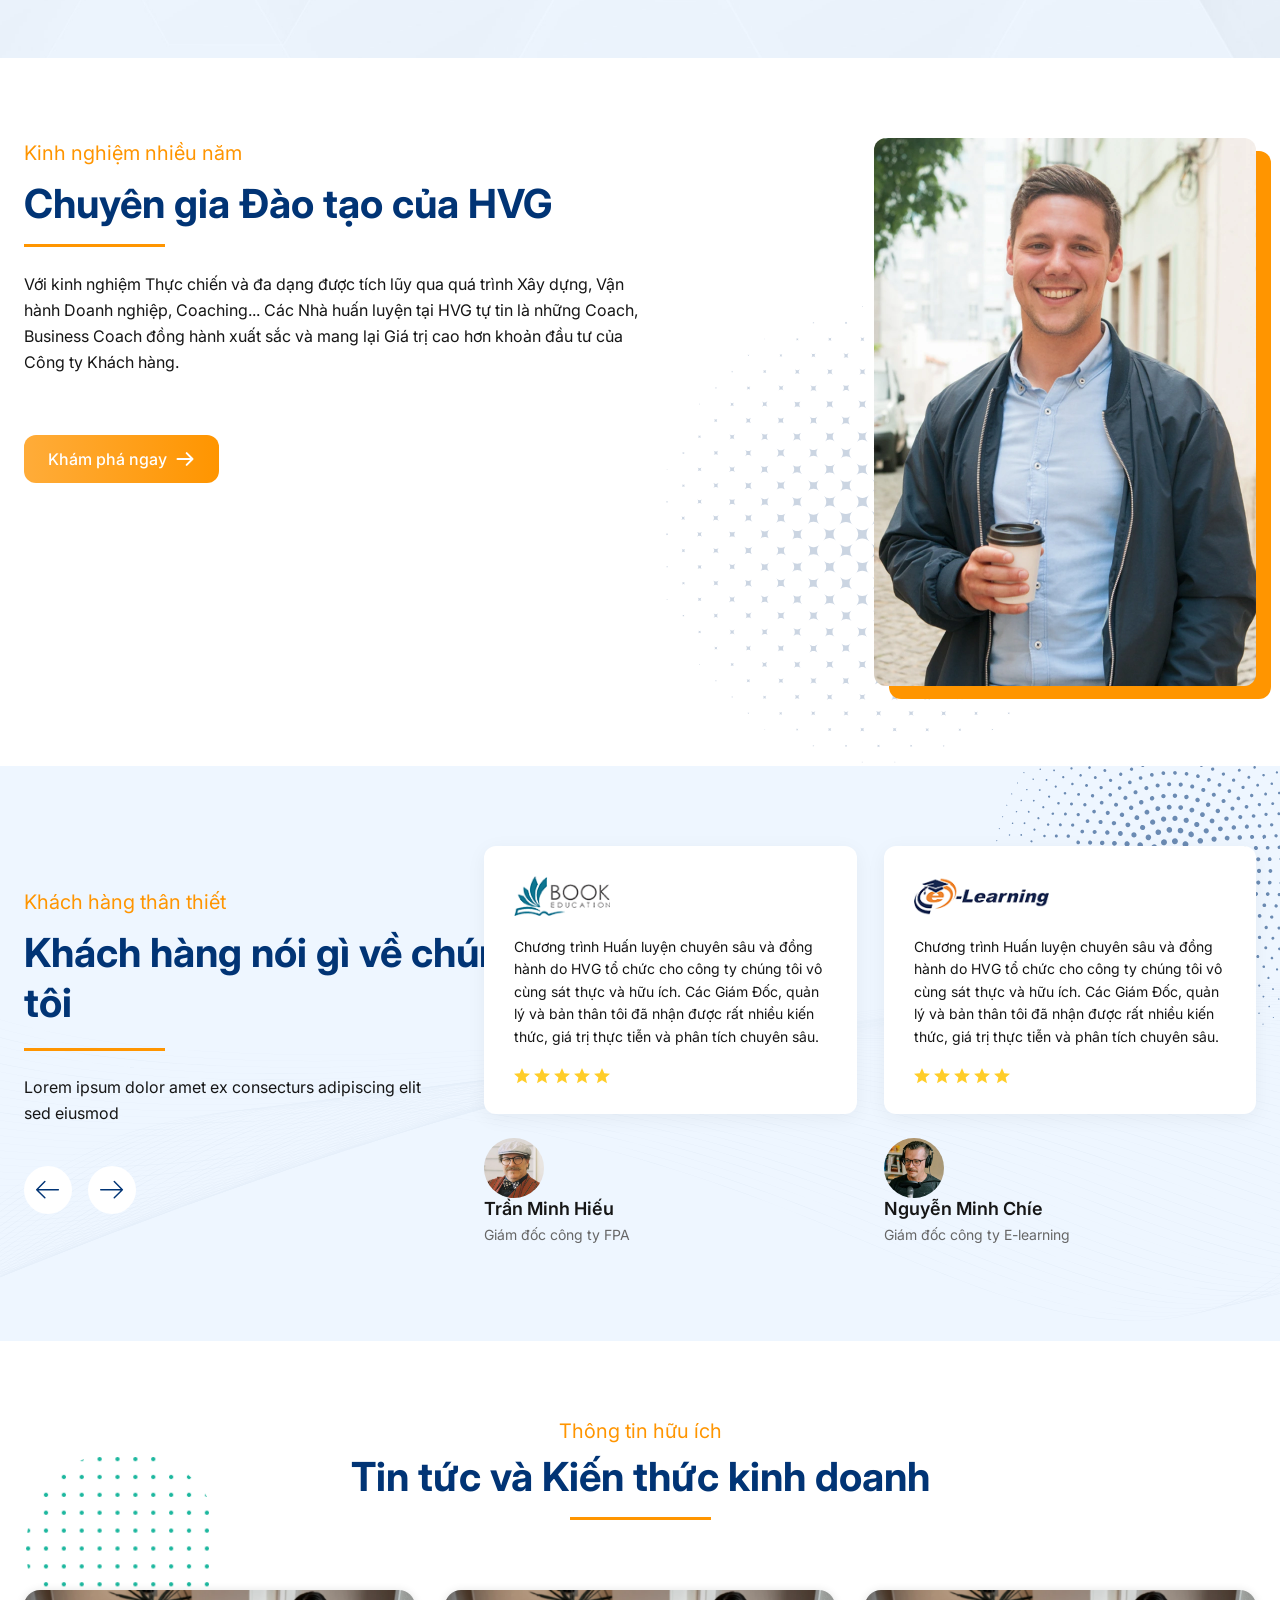
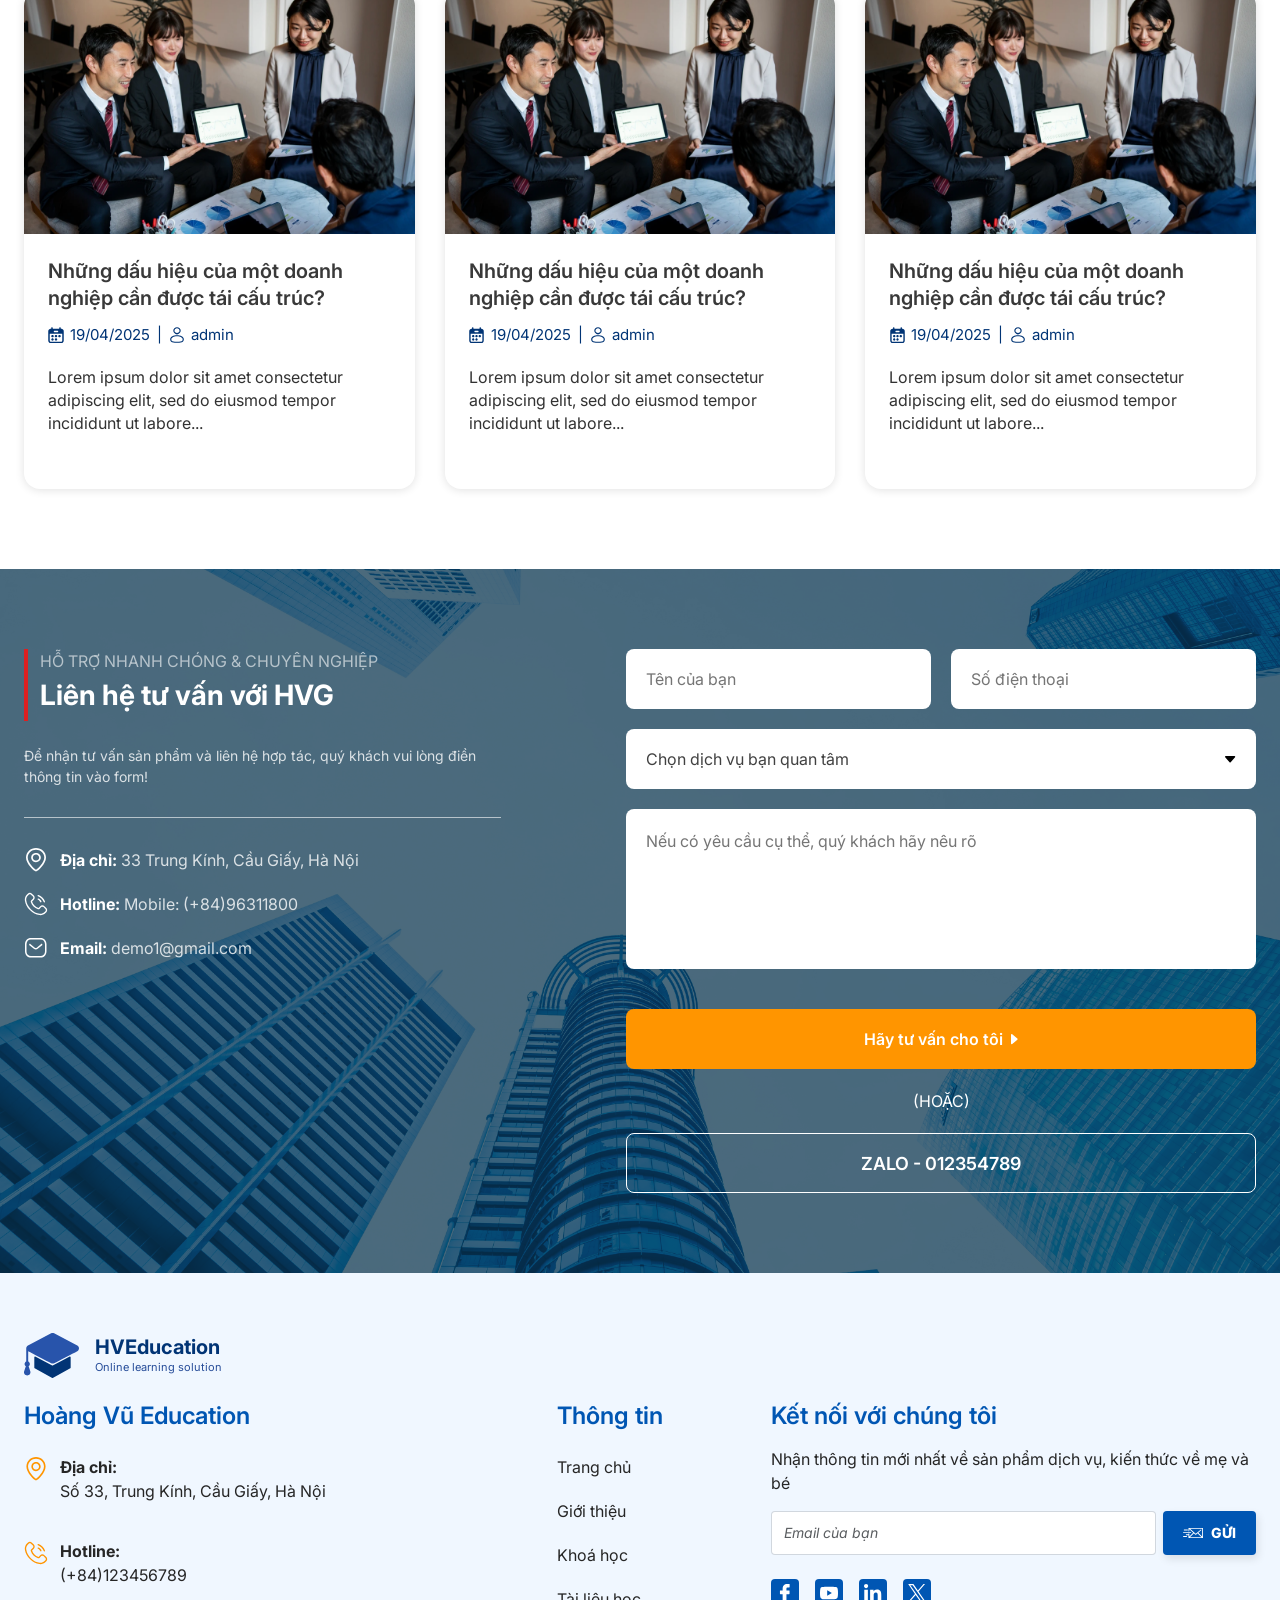
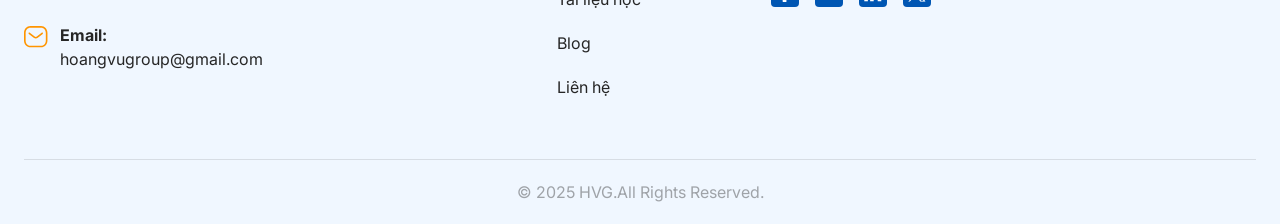
==== commit 9495af4d: "update" ====
--- a/index.html
+++ b/index.html
@@ -64,7 +64,7 @@
         <!-- Stats Section -->
         <section class="stats">
             <div class="stats-bg-overlay"></div>
-            <div class="container-xxl px-4 position-relative" style="z-index: 1;">
+            <div class="container-xxl position-relative" style="z-index: 1;">
                 <div class="d-flex flex-wrap align-items-center justify-content-around row-gap-4">
 
                     <div class="stat-item text-center">
@@ -99,7 +99,7 @@
 
         <!-- Service Section -->
         <section class="services_course">
-            <div class="container-xxl px-4">
+            <div class="container-xxl">
 
                 <!-- Tiêu đề services section -->
                 <div class="services-header">
@@ -385,7 +385,7 @@
         <!-- Documents Section -->
         <section class="documents">
             <img src="assets/document-bg.png" alt="" class="documents-bg-shape">
-            <div class="container-xxl px-4">
+            <div class="container-xxl">
                 
                 <div class="documents-header">
                     <p class="documents-tagline">Chất lượng và tận tâm</p>
--- a/styles/global.css
+++ b/styles/global.css
@@ -22,4 +22,5 @@
     font-family: var(--font-family);
     color: var(--text-color);
     background-color: var(--bg-color);
+    overflow-x: hidden;
 }
--- a/styles/navbar.css
+++ b/styles/navbar.css
@@ -132,6 +132,7 @@
 /* Right side actions */
 .nav-actions {
     flex-shrink: 0;
+    gap: 36px !important;
 }
 
 .icons-group {
@@ -188,10 +189,38 @@
     background-color: #012a5e;
 }
 
+@media (max-width: 1439px) {
+    .nav-item {
+        padding: 0;
+    }
+    
+    .navbar {
+        padding: 0;
+    }
+
+    .nav-actions {
+        gap: 10px !important;
+    }
+
+    .nav-link {
+        font-size: 14px !important;
+    }
+
+    .btn-login {
+        font-size: 14px;
+        padding: 8px 16px;
+    }
+
+    .icons-group {
+        padding: 8px 16px;
+        height: 40px;
+    }
+}
+
 /* Responsive — mobile/tablet */
 @media (max-width: 991.98px) {
     .navbar {
-        padding: 0 24px;
+        padding: 0px !important;
         height: auto;
         min-height: 64px;
     }
--- a/styles/hero.css
+++ b/styles/hero.css
@@ -96,16 +96,50 @@
 
 /* Responsive adjustments */
 @media (max-width: 1200px) {
+    .hero{
+        height: auto;
+    }
+
+    .hero-dot1{
+        display: none;
+    }
+
+    .hero-bg-shape{
+        position: absolute;
+        width: 55%;
+        right: -20px;
+    }
+
     .hero-person {
         right: 0;
         height: 100%;
     }
+
+    .hero-content{
+        padding: 20px;
+    }
+
+    .hero-tagline{
+        margin-bottom: 10px;
+    }
+
+    .hero-title {
+        font-size: 40px;
+        line-height: 48px;
+    }
+
+    .hero-description {
+        font-size: 18px;
+        line-height: 27px;
+        width: 52%;
+        margin-bottom: 24px;
+    }
 }
 
 @media (max-width: 991px) {
     .hero {
         height: auto;
-        padding: 80px 0;
+        padding: 0;
     }
     .hero-content {
         text-align: center;
@@ -113,11 +147,87 @@
         flex-direction: column;
         align-items: center;
     }
+
+    .hero-title {
+        font-size: 32px;
+        line-height: 40px;
+    }
+
+    .hero-description {
+        font-size: 16px;
+        line-height: 24px;
+        width: 52%;
+        margin-bottom: 24px;
+    }
+
     .hero-title, .hero-description {
         width: 100%;
     }
     .hero-person, .hero-bg-shape {
         display: none;
+    }
+}
+
+@media (max-width: 426px){
+    .hero-title {
+        font-size: 28px;
+        line-height: 36px;
+    }
+
+    .hero-description {
+        font-size: 15px;
+        line-height: 22px;
+        margin-bottom: 24px;
+    }
+
+    .hero-tagline{
+        font-size: 16px;
+        margin-bottom: 8px;
+    }
+    .hero-btn{
+        padding: 10px;
+        font-size: 15px;
+    }
+}
+
+@media (max-width: 376px){
+    .hero{
+        padding: 0;
+    }
+    
+    .hero-title {
+        font-size: 24px;
+        line-height: 32px;
+        margin-bottom: 20px;
+    }
+
+    .hero-description {
+        font-size: 14px;
+        line-height: 21px;
+        margin-bottom: 20px;
+    }
+}
+
+@media (max-width: 320px){
+    .hero-title {
+        font-size: 22px;
+        line-height: 28px;
+        margin-bottom: 10px;
+    }
+    .hero-description {
+        font-size: 14px;
+        line-height: 21px;
+        margin-bottom: 10px;
+    }
+
+    .hero-tagline{
+        font-size: 16px;
+        margin-bottom: 8px;
+    }
+
+    .hero-btn{
+        padding: 10px;
+        font-size: 15px;
     }
 }
 
--- a/styles/stats.css
+++ b/styles/stats.css
@@ -47,7 +47,7 @@
     font-weight: 600;
 }
 
-/* Đường kẻ dọc ngăn cách — gradient mờ dần ở hai đầu */
+/* Đường kẻ dọc ngăn cách */
 .stat-divider {
     width: 1px;
     height: 218px;
@@ -56,11 +56,17 @@
 
 /* Responsive */
 @media (max-width: 575.98px) {
+    .stat-item {
+        flex: 0 0 100%;
+        padding: 20px 16px;
+    }
+
     .stat-number {
         font-size: 28px;
     }
 
     .stat-label {
         font-size: 16px;
+        white-space: normal;
     }
 }
--- a/styles/services.css
+++ b/styles/services.css
@@ -193,6 +193,26 @@
 }
 /* === Responsive === */
 
+@media (max-width: 1439px){
+    .ellipse4, .checkeredshape, .ellipse2, .rectangle3{
+        display: none;
+    }
+
+    .services_course{
+        padding-top: 40px !important;
+        padding-bottom: 30px !important;
+    }
+
+    .services-cta{
+        margin-top: 30px !important;
+    }
+
+    .course-header{
+        margin-top: 30px !important;
+        margin-bottom: 30px !important;
+    }
+}
+
 /* Tablet — 2 cột */
 @media (max-width: 991px) {
     .services {
--- a/styles/course.css
+++ b/styles/course.css
@@ -4,190 +4,222 @@
 
 /* --- Container cuộn ngang cho danh sách thẻ khoá học --- */
 .course-list {
-    display: flex;
-    gap: 24px;
-    overflow-x: auto;
-    scroll-snap-type: x mandatory;
-    padding-bottom: 8px;
-
-    /* Ẩn scrollbar nhưng vẫn cho cuộn */
-    scrollbar-width: none;            /* Firefox */
-    -ms-overflow-style: none;         /* IE / Edge */
+  display: flex;
+  gap: 24px;
+  overflow-x: auto;
+  scroll-snap-type: x mandatory;
+  padding-bottom: 8px;
+
+  /* Ẩn scrollbar nhưng vẫn cho cuộn */
+  scrollbar-width: none; /* Firefox */
+  -ms-overflow-style: none; /* IE / Edge */
 }
 
 .course-list::-webkit-scrollbar {
-    display: none;                    /* Chrome / Safari */
+  display: none; /* Chrome / Safari */
 }
 
 /* --- Thẻ khoá học --- */
 .course-card {
-    flex: 0 0 calc(25% - 18px);     
-    min-width: 300px;
-    height: 489px;
-    scroll-snap-align: start;
-    border-radius: 10px;
+  flex: 0 0 calc(25% - 18px);
+  min-width: 300px;
+  height: auto;
+  scroll-snap-align: start;
+  border-radius: 10px;
 }
 
 /* --- Khu vực ảnh thumbnail --- */
 .course-thumb {
-    position: relative;
-    width: 100%;
+  position: relative;
+  width: 100%;
 }
 
 /* Wrapper chỉ bọc ảnh — giữ overflow hidden để zoom không tràn */
 .course-thumb-img {
-    width: 100%;
-    border-radius: 10px;
-    overflow: hidden;
+  width: 100%;
+  border-radius: 10px;
+  overflow: hidden;
 }
 
 .course-thumb-img img {
-    width: 100%;
-    height: 100%;
-    object-fit: cover;
-    display: block;
-    transition: transform 0.35s ease;
+  width: 100%;
+  height: 100%;
+  object-fit: cover;
+  display: block;
+  transition: transform 0.35s ease;
 }
 
 .course-thumb-img img:hover {
-    transform: scale(1.1);
+  transform: scale(1.1);
 }
 
 /* --- Badge giá nằm đè lên ảnh --- */
 .course-price-badge {
-    position: absolute;
-    bottom: -20px;
-    left: 140px;
-    background: linear-gradient(#FF9500, #FFAF3F);
-    color: var(--white);
-    padding: 8px 16px;
-    border-radius: 10px;
-    display: flex;
-    flex-direction: column;
-    align-items: flex-start;
-    gap: 2px;
-    z-index: 2;
+  position: absolute;
+  bottom: -20px;
+  left: 140px;
+  background: linear-gradient(#ff9500, #ffaf3f);
+  color: var(--white);
+  padding: 8px 16px;
+  border-radius: 10px;
+  display: flex;
+  flex-direction: column;
+  align-items: flex-start;
+  gap: 2px;
+  z-index: 2;
 }
 
 .course-price-old {
-    font-size: 14px;
-    font-weight: 300;
-    color: #3E3E3E;
-    text-decoration: line-through;
-    line-height: 28px;
+  font-size: 14px;
+  font-weight: 300;
+  color: #3e3e3e;
+  text-decoration: line-through;
+  line-height: 28px;
 }
 
 .course-price-new {
-    font-size: 20px;
-    font-weight: 500;
-    color: var(--white);
-    line-height: 20px;
+  font-size: 20px;
+  font-weight: 500;
+  color: var(--white);
+  line-height: 20px;
 }
 
 /* --- Nội dung bên dưới ảnh --- */
 .course-body {
-    padding: 16px 4px 8px;
+  padding: 16px 4px 8px;
 }
 
 /* Hàng meta: số bài học, hình thức học */
 .course-meta {
-    position: relative;
-    z-index: 2;
-    display: flex;
-    align-items: center;
-    gap: 50px;
-    margin-top: 24px;
-    margin-bottom: 24px;
+  position: relative;
+  z-index: 2;
+  display: flex;
+  align-items: center;
+  gap: 50px;
+  margin-top: 24px;
+  margin-bottom: 24px;
 }
 
 .course-meta-item {
-    padding: 2px 9.748px 1px 10.252px;
-    display: flex;
-    align-items: center;
-    font-size: 14px;
-    color: #555;
-    white-space: nowrap;
-    border-radius: 16px;
-    box-shadow: 0 0 10px 2px #DAE7FF;
-    gap: 6px;
-    position: relative;
-    z-index: 2;
+  padding: 2px 9.748px 1px 10.252px;
+  display: flex;
+  align-items: center;
+  font-size: 14px;
+  color: #555;
+  white-space: nowrap;
+  border-radius: 16px;
+  box-shadow: 0 0 10px 2px #dae7ff;
+  gap: 6px;
+  position: relative;
+  z-index: 2;
 }
 
 /* Tên khoá học */
 .course-name {
-    font-size: 18px;
-    font-weight: 600;
-    color: #013475;
-    line-height: 28px;
+  font-size: 18px;
+  font-weight: 600;
+  color: #013475;
+  line-height: 28px;
 }
 
 /* --- Nút CTA "Xem thêm" với viền outline --- */
 .course-cta {
-    text-align: center;
-    margin-top: 48px;
+  text-align: center;
+  margin-top: 48px;
 }
 
 .course-btn {
-    display: inline-flex;
-    align-items: center;
-    gap: 10px;
-    padding: 14px 32px;
-    color: white;
-    text-decoration: none;
-    font-size: 16px;
-    font-weight: 600;
-    border-radius: 12px;
-    background: linear-gradient(#FF9500, #FFAC39);
+  display: inline-flex;
+  align-items: center;
+  gap: 10px;
+  padding: 14px 32px;
+  color: white;
+  text-decoration: none;
+  font-size: 16px;
+  font-weight: 600;
+  border-radius: 12px;
+  background: linear-gradient(#ff9500, #ffac39);
 }
 
 .course-btn:hover {
-    color: var(--white);
-    transform: translateY(-2px);
+  color: var(--white);
+  transform: translateY(-2px);
 }
 
 /* --- Slider wrapper — chỉ giữ position relative cho layout --- */
 .course-slider {
-    position: relative;
+  position: relative;
 }
 
 /* Con trỏ grab khi kéo chuột cuộn danh sách */
 .course-list {
-    cursor: grab;
+  cursor: grab;
 }
 
 .course-list.is-dragging {
-    cursor: grabbing;
-    scroll-snap-type: none;      /* Tắt snap khi đang kéo để mượt hơn */
+  cursor: grabbing;
+  scroll-snap-type: none; /* Tắt snap khi đang kéo để mượt hơn */
 }
 
 /* Không cho hover effect khi đang kéo — tránh rung */
 .course-list.is-dragging .course-card {
-    pointer-events: none;
+  pointer-events: none;
 }
 
 /* === Responsive === */
 
 /* Tablet — 2.5 thẻ visible, gợi ý cuộn */
 @media (max-width: 991px) {
-    .course-card {
-        flex: 0 0 calc(50% - 12px);
-        min-width: 260px;
-    }
+  .course-card {
+    flex: 0 0 calc(50% - 12px);
+    min-width: 260px;
+  }
+
+  .course-cta {
+    margin-top: 24px;
+  }
+
+  .course-meta {
+    gap: 90px;
+  }
 }
 
 /* Mobile — 1 thẻ + peek */
 @media (max-width: 575.98px) {
-    .course-card {
-        flex: 0 0 85%;
-        min-width: 240px;
-    }
-
-    .course-price-new {
-        font-size: 16px;
-    }
-
-    .course-name {
-        font-size: 15px;
-    }
-}
+  .course-card {
+    flex: 0 0 85%;
+    min-width: 240px;
+  }
+
+  .course-meta {
+    gap: 70px;
+  }
+
+  .course-cta {
+    margin-top: 24px;
+  }
+
+  .course-price-new {
+    font-size: 16px;
+  }
+
+  .course-name {
+    font-size: 15px;
+  }
+}
+
+@media (max-width: 375.98px) {
+  .course-meta {
+    gap: 30px;
+  }
+}
+
+@media (max-width: 320px) {
+  .course-meta {
+    gap: 10px;
+  }
+
+  .course-price-badge {
+    left: 100px;
+  }
+}
--- a/styles/documents.css
+++ b/styles/documents.css
@@ -107,7 +107,23 @@
 /* Responsive breakpoints */
 @media (max-width: 991px) {
     .documents-grid {
-        grid-template-columns: repeat(2, 1fr);
+        grid-template-columns: repeat(3, 1fr);
+    }
+
+    .documents {
+        padding: 34px;
+    }
+
+    .documents-header {
+        margin-bottom: 20px;
+    }
+
+    .documents-grid {
+        margin-top: 0px;
+    }
+
+    .documents-title {
+        font-size: 32px;
     }
 }
 
--- a/styles/expert.css
+++ b/styles/expert.css
@@ -41,7 +41,7 @@
     font-size: 40px;
     font-weight: 700;
     margin-bottom: 24px;
-    line-height: 32px;
+    line-height: 40px;
 }
 
 .expert-title::after {
@@ -114,6 +114,15 @@
 
 /* Responsive */
 @media (max-width: 991px) {
+    .expert {
+        padding-top: 34px;
+        padding-bottom: 34px;
+    }
+
+    .expert-decor {
+        display: none;
+    }
+    
     .expert-container {
         flex-direction: column;
         gap: 60px;
